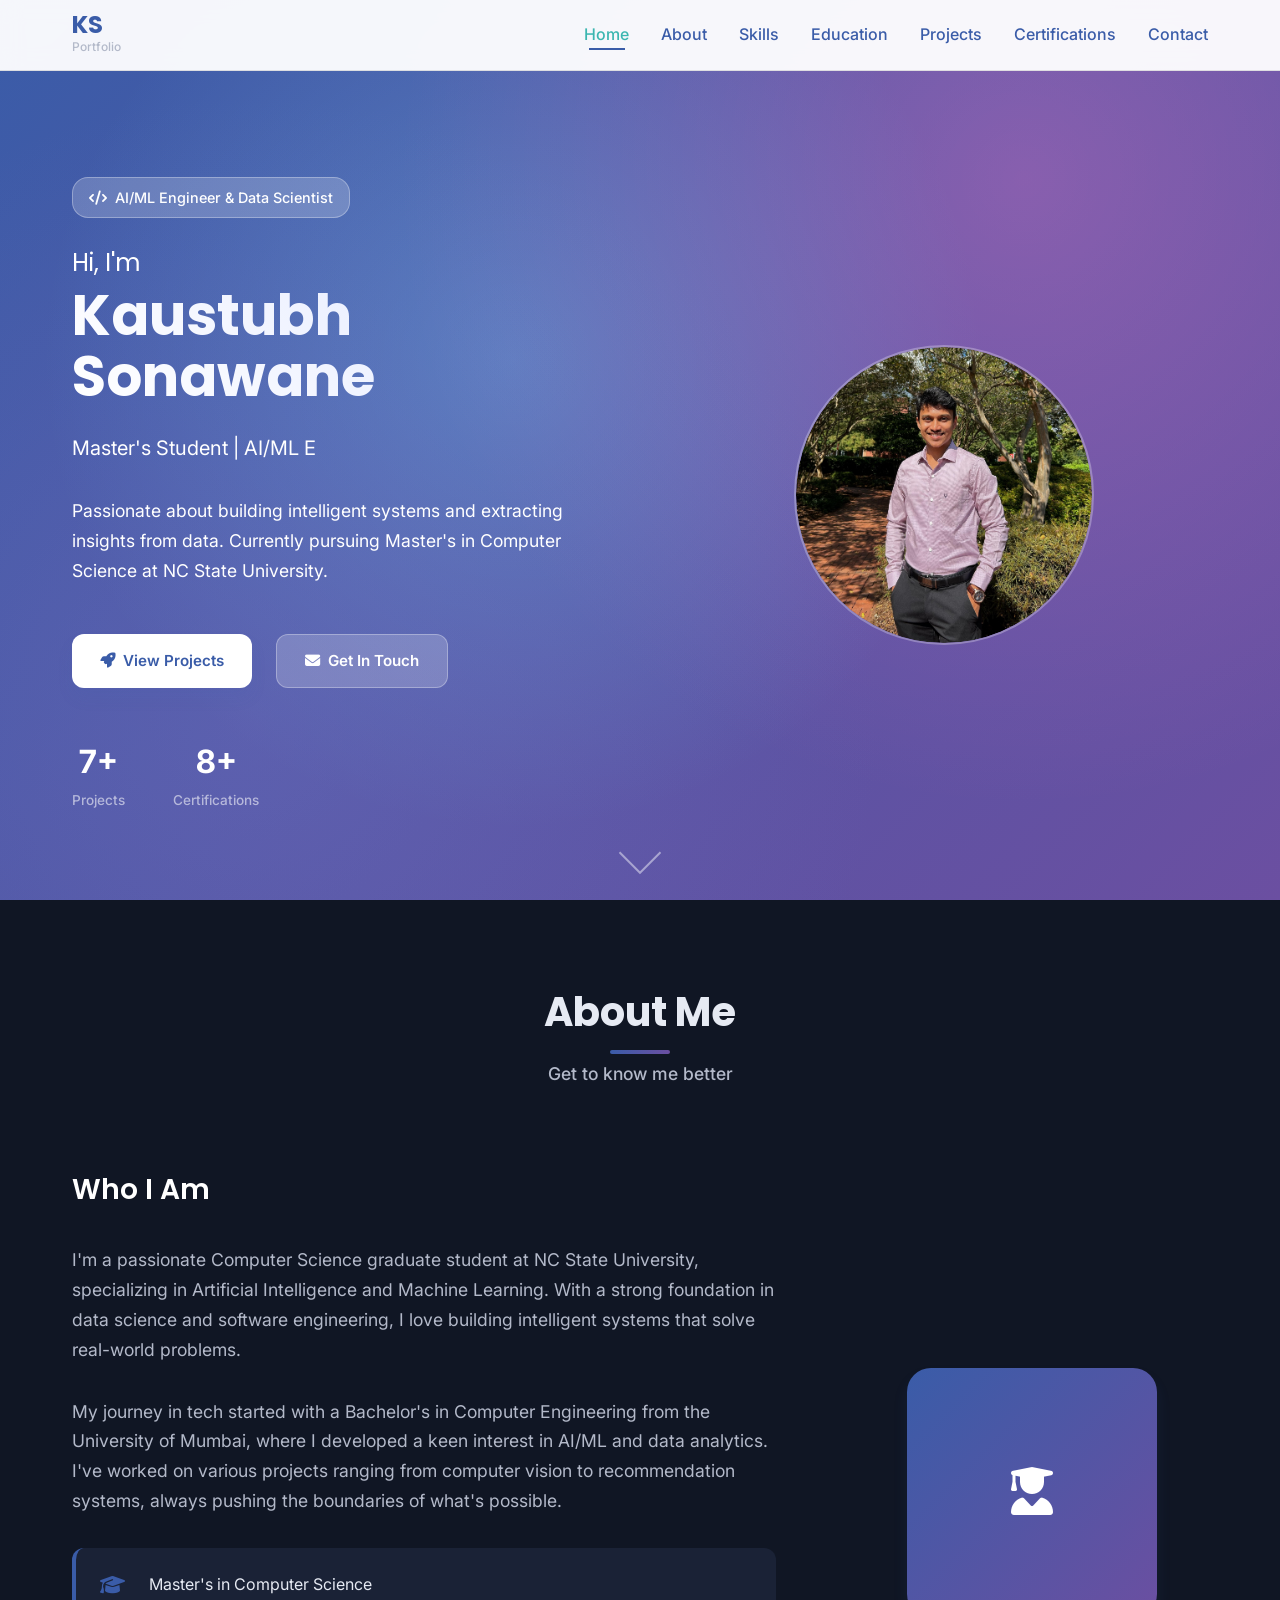
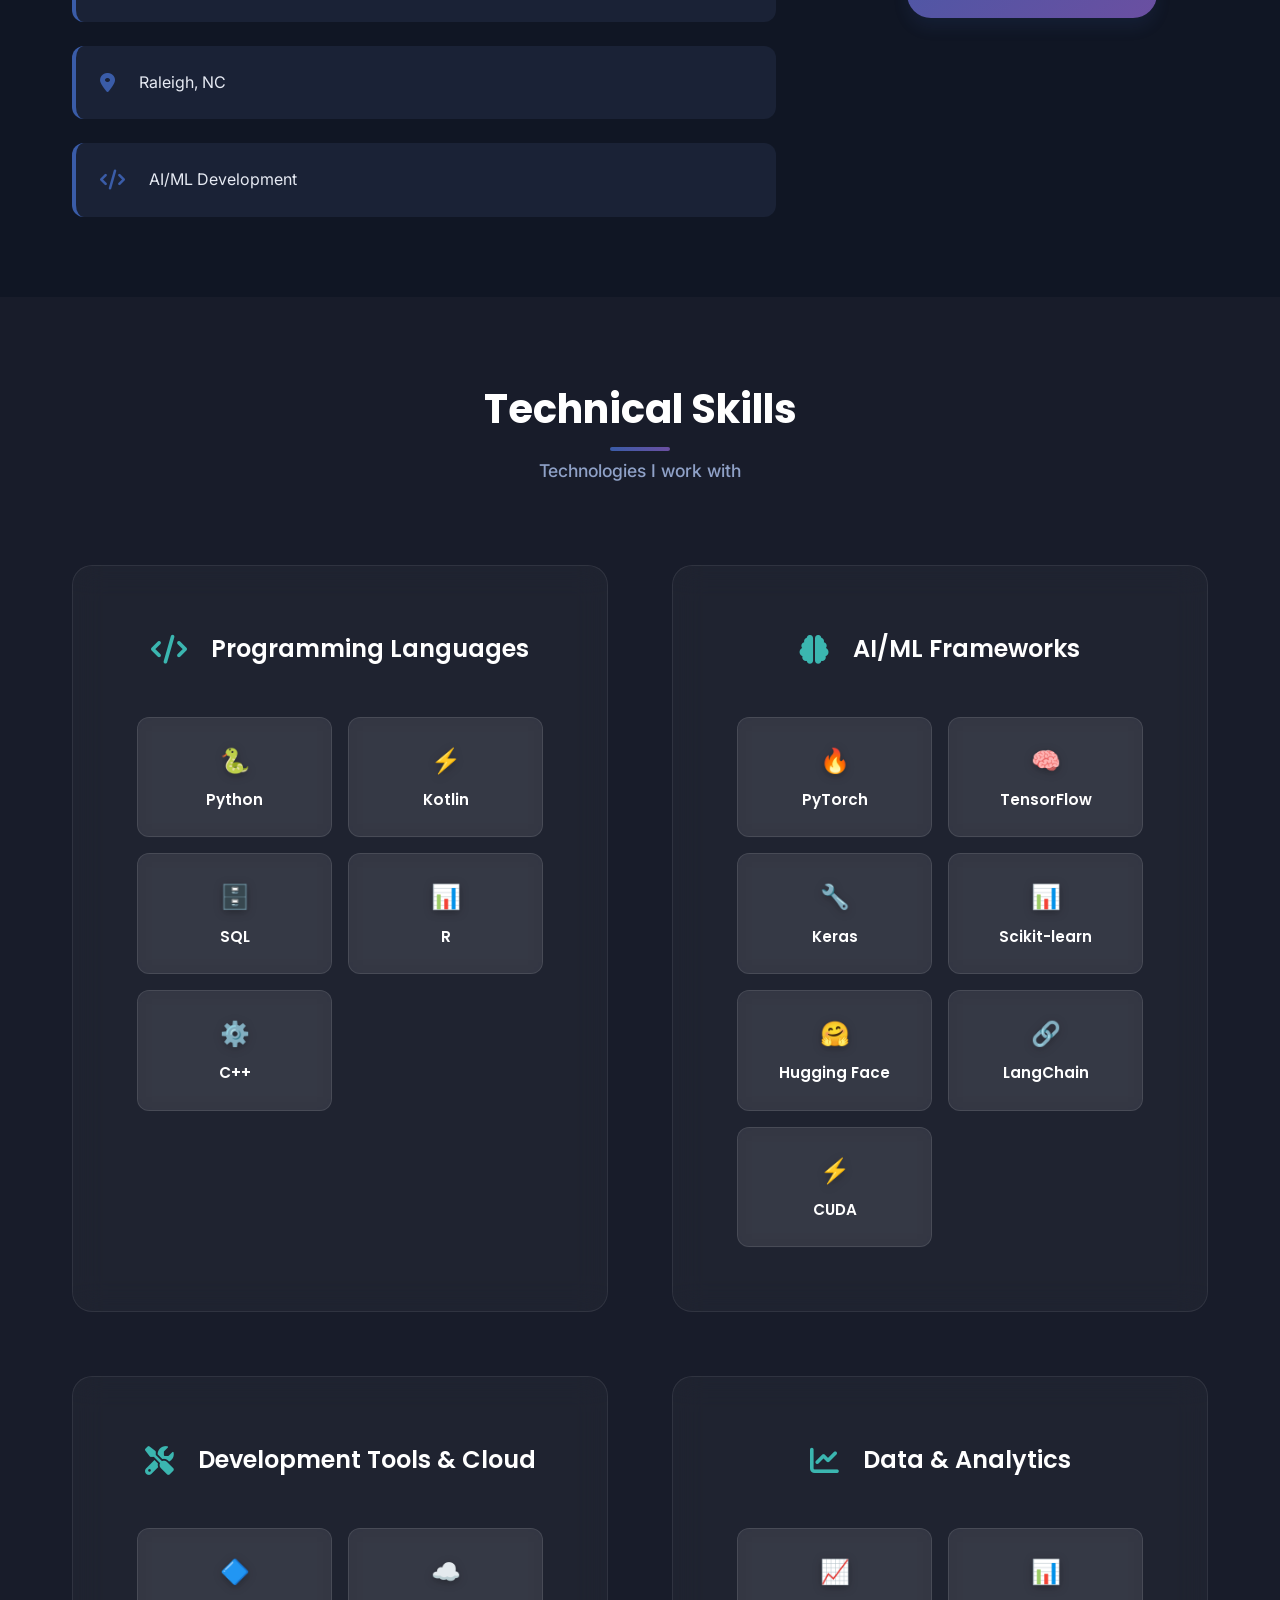
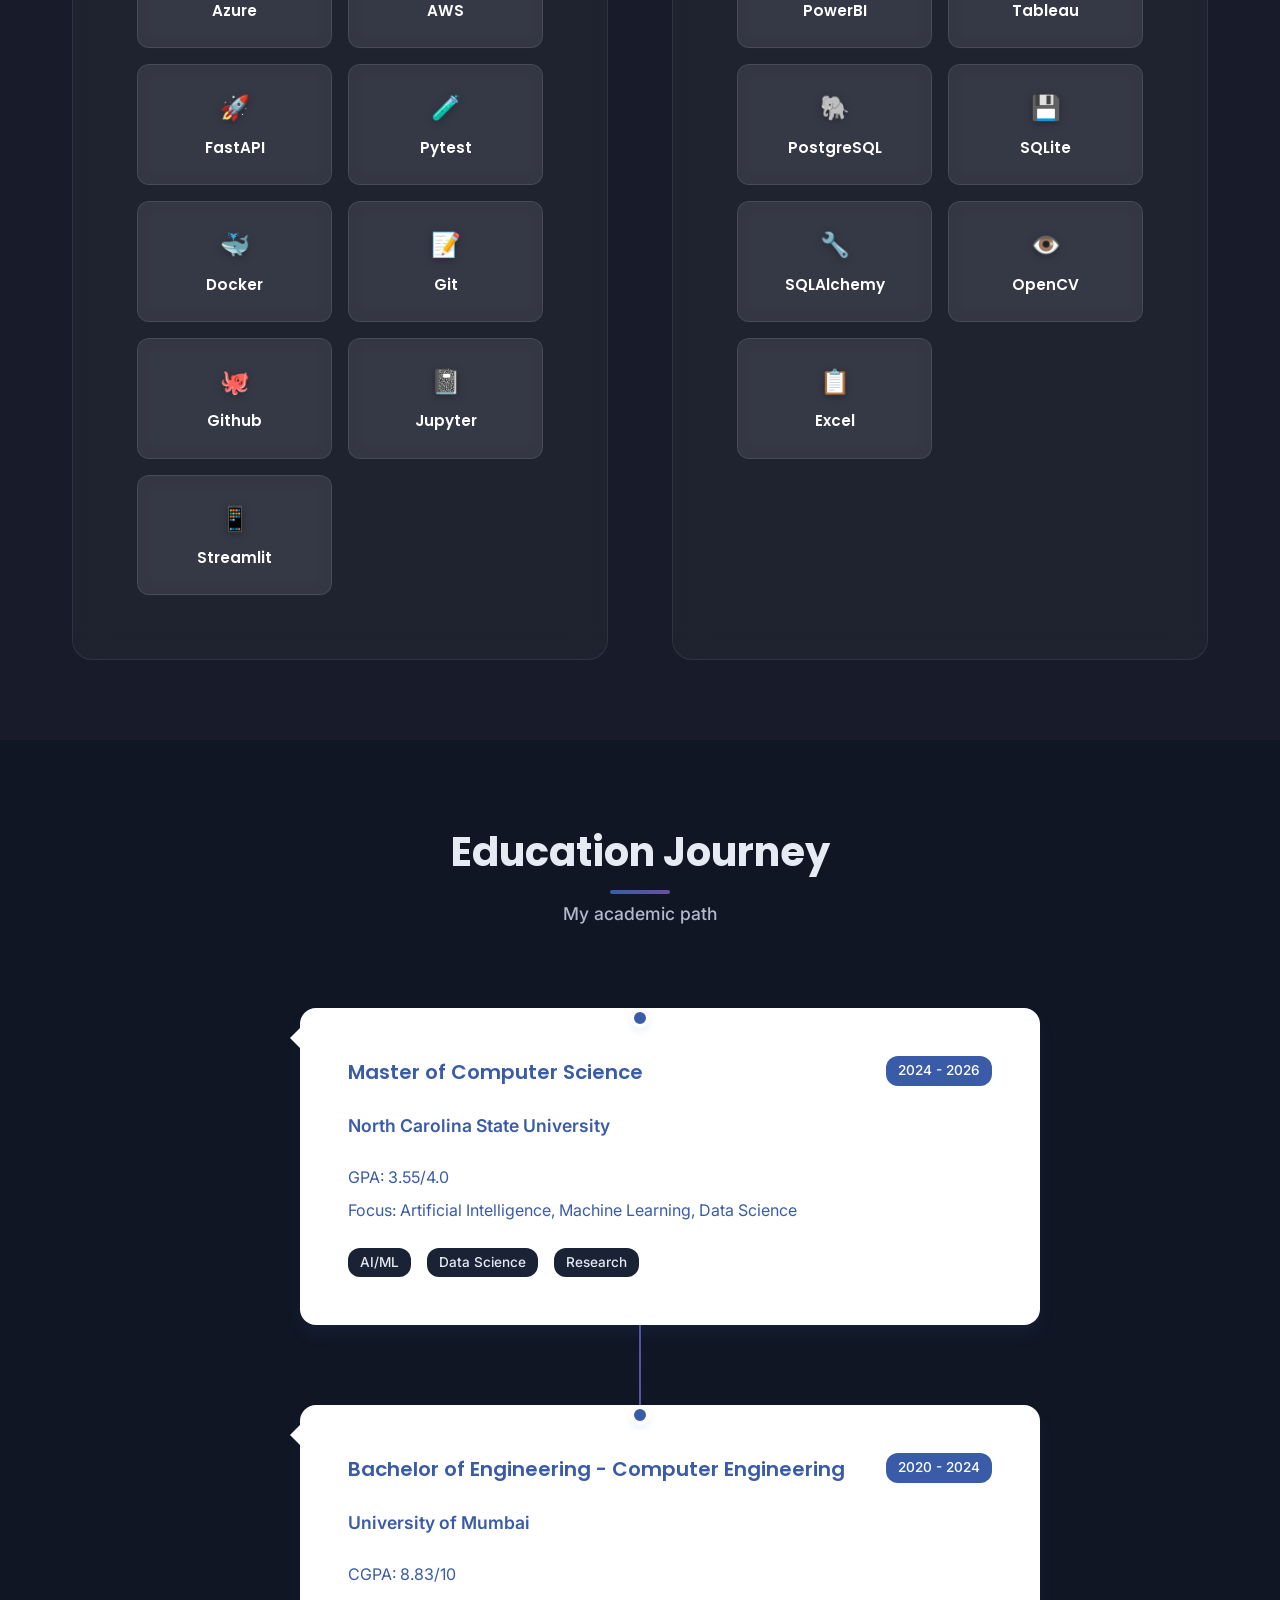
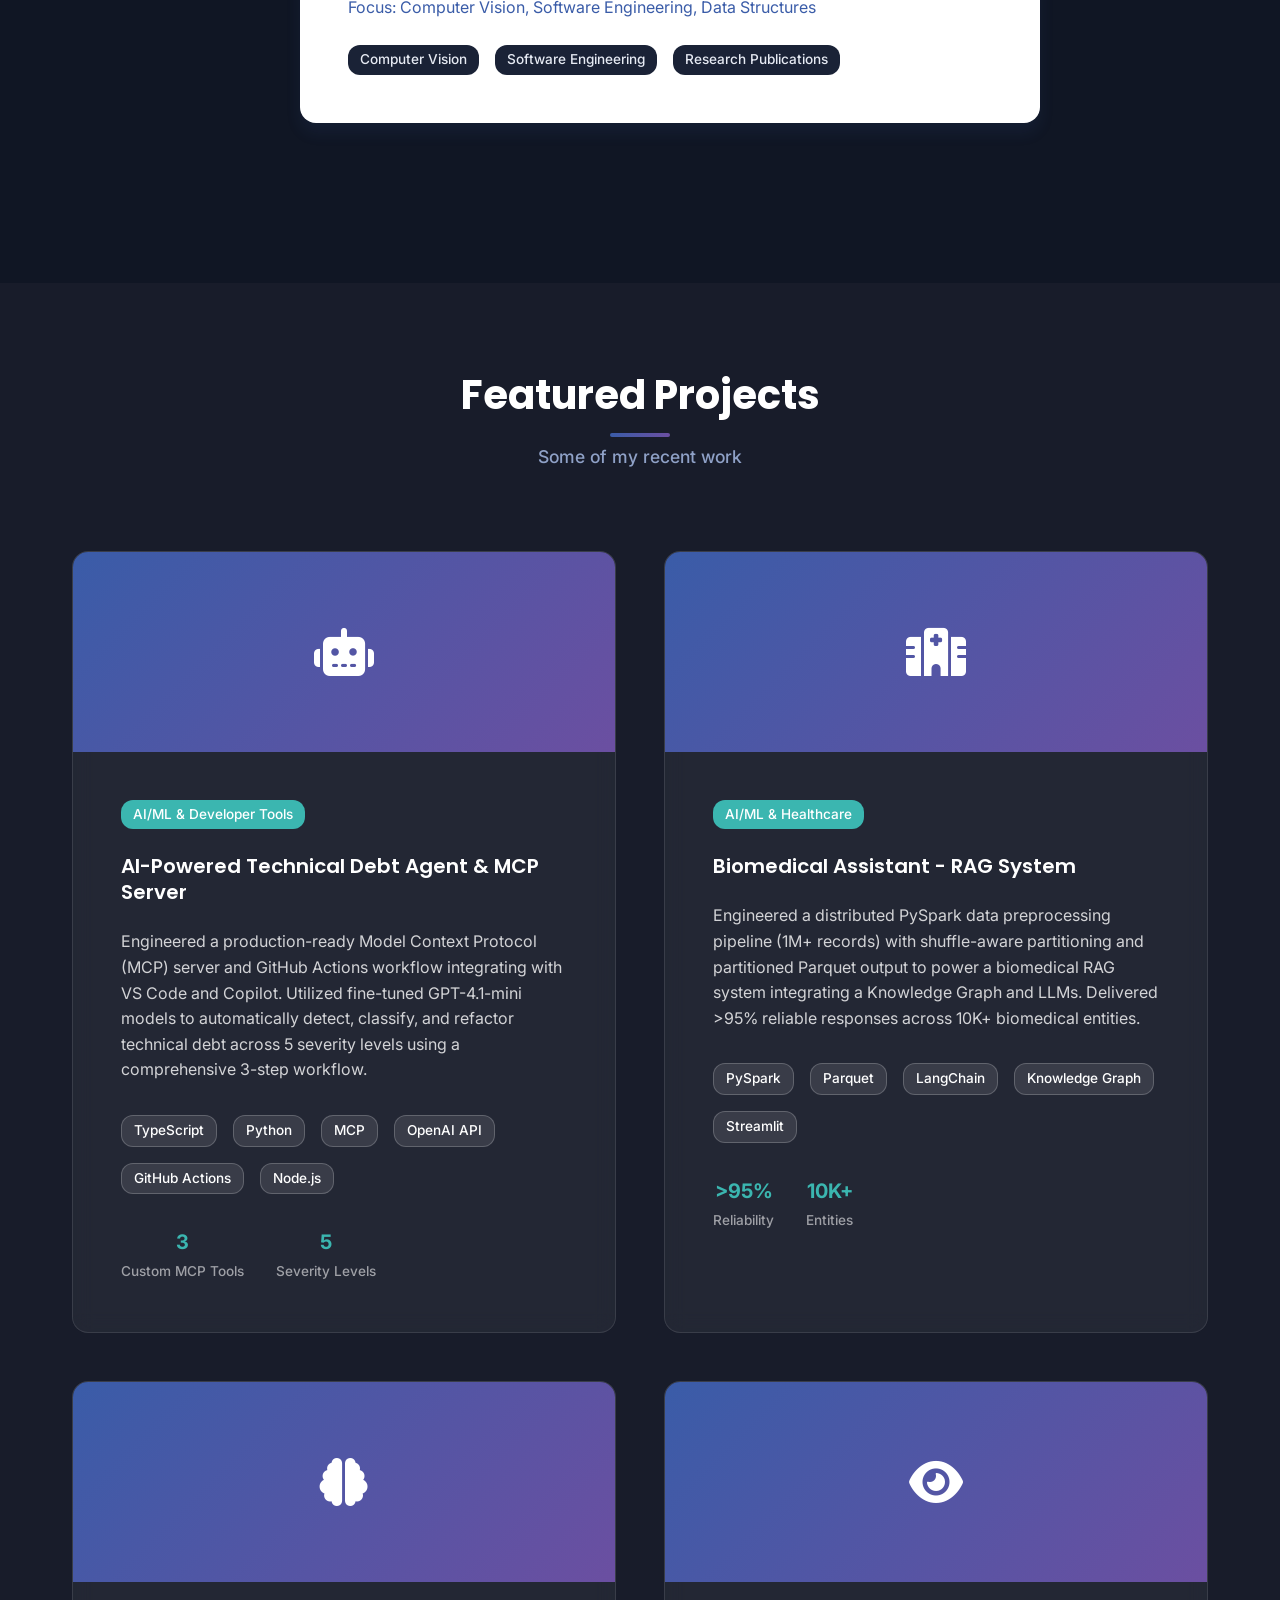
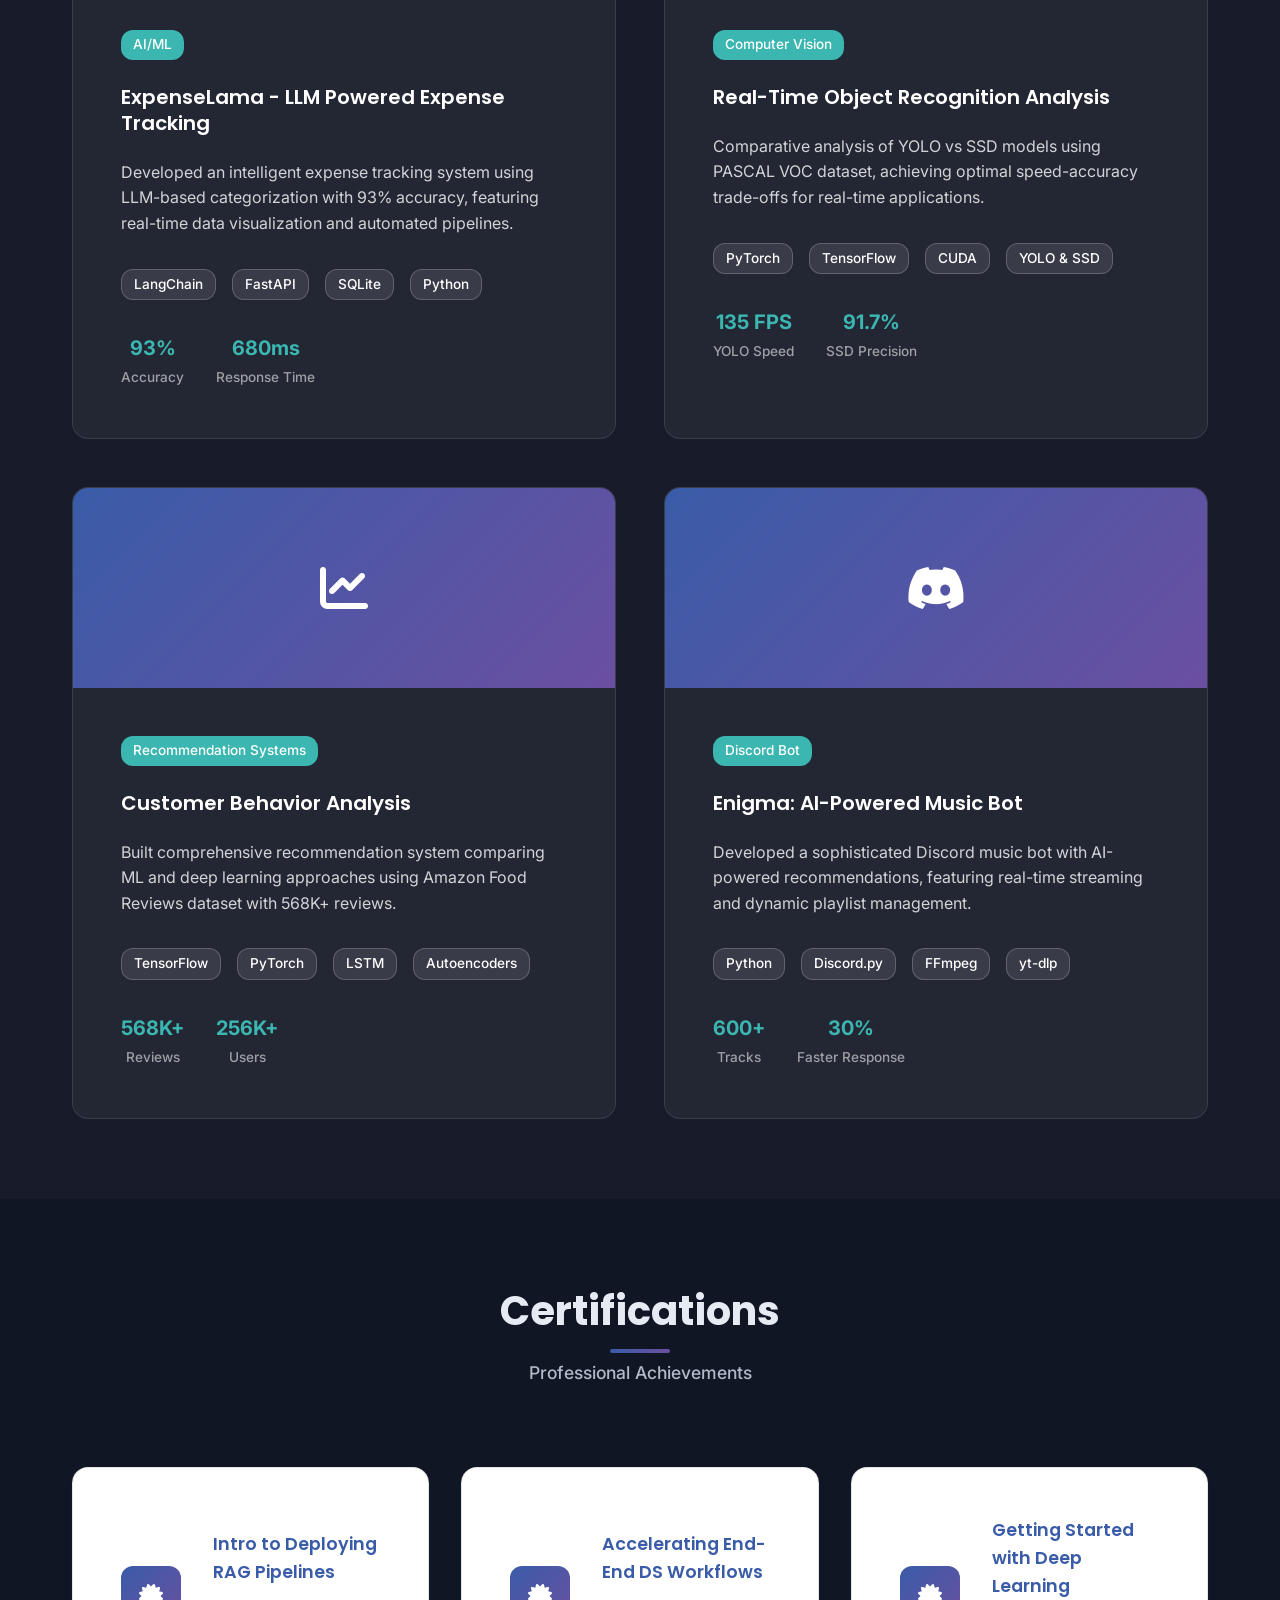
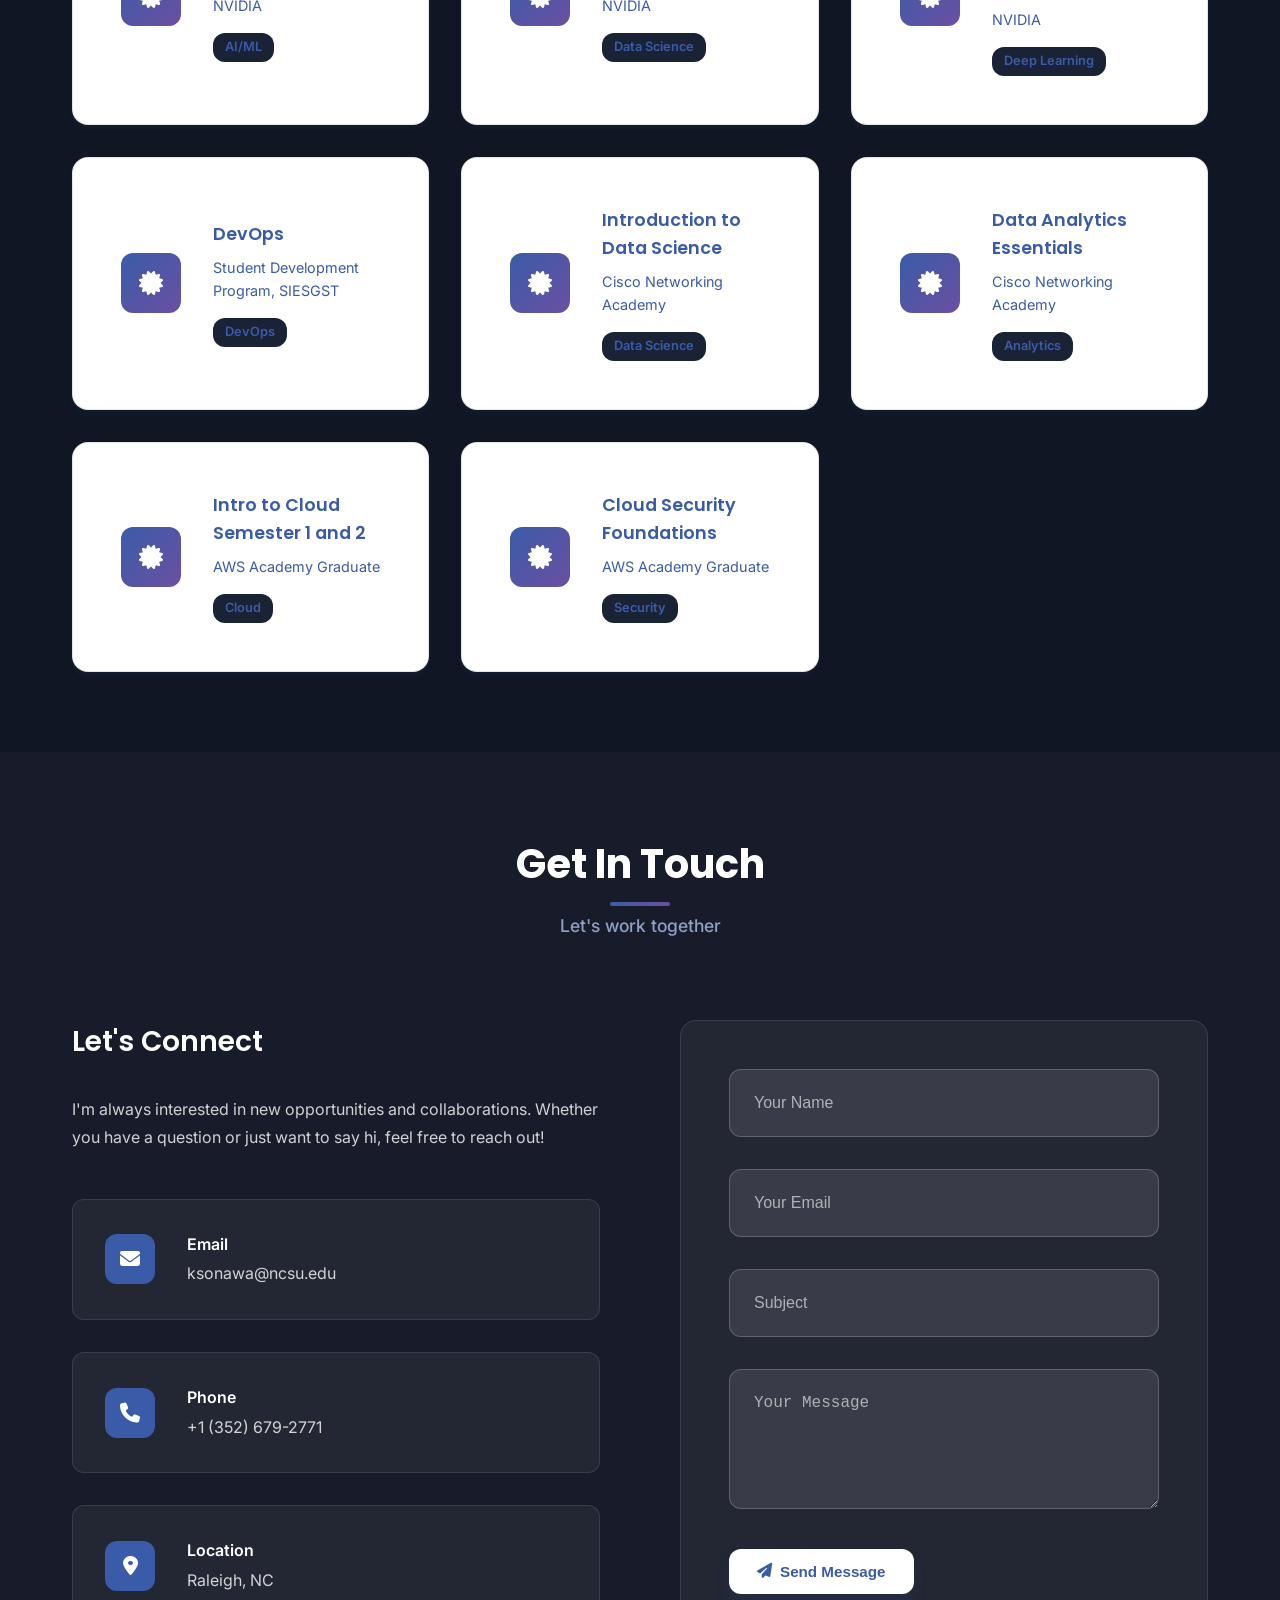
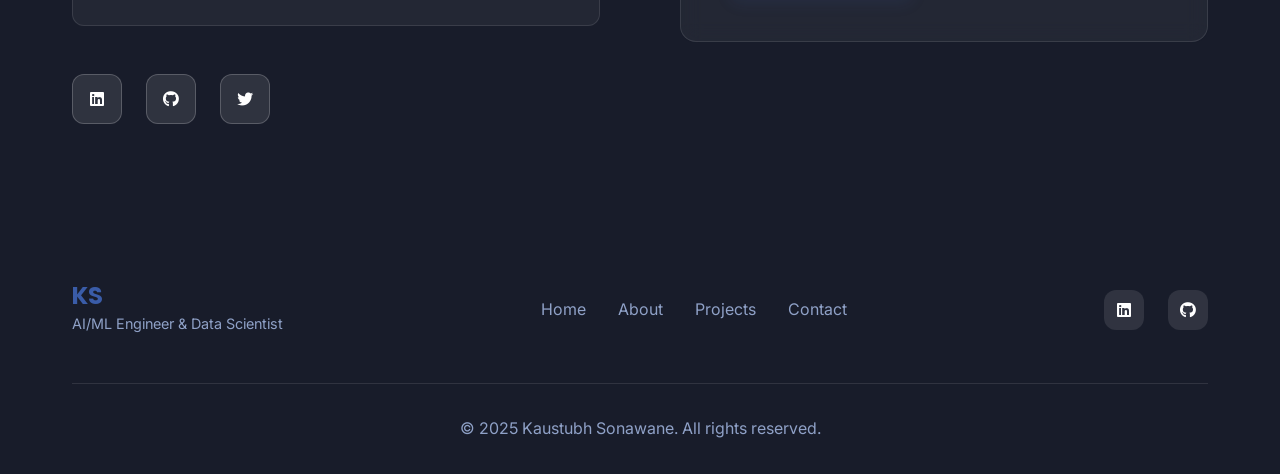
==== index.html @ a1565228 "Update index.html (Added new MCP GenAI project)" ====
<!DOCTYPE html>
<html lang="en">
<head>
    <meta charset="UTF-8">
    <meta name="viewport" content="width=device-width, initial-scale=1.0">
    <title>Kaustubh Sonawane - AI/ML Engineer & Data Scientist</title>
    <link rel="stylesheet" href="portfolio-css.css">
    <link rel="stylesheet" href="https://cdnjs.cloudflare.com/ajax/libs/font-awesome/6.4.0/css/all.min.css">
    <link href="https://fonts.googleapis.com/css2?family=Inter:wght@300;400;500;600;700&display=swap" rel="stylesheet">
    <link href="https://fonts.googleapis.com/css2?family=Poppins:wght@300;400;500;600;700&display=swap" rel="stylesheet">
</head>
<body>
    <!-- Loading Screen -->
    <div class="loading-screen">
        <div class="loader">
            <div class="loader-circle"></div>
            <div class="loader-text">Loading...</div>
        </div>
    </div>

    <!-- Navigation -->
    <nav class="navbar">
        <div class="nav-container">
            <div class="nav-logo">
                <span class="logo-text">KS</span>
                <span class="logo-subtitle">Portfolio</span>
            </div>
            
            <div class="nav-menu" id="nav-menu">
                <a href="#home" class="nav-link active">Home</a>
                <a href="#about" class="nav-link">About</a>
                <a href="#skills" class="nav-link">Skills</a>
                <a href="#education" class="nav-link">Education</a>
                <a href="#projects" class="nav-link">Projects</a>
                <a href="#certifications" class="nav-link">Certifications</a>
                <a href="#contact" class="nav-link">Contact</a>
            </div>

            <div class="nav-toggle" id="nav-toggle">
                <span class="bar"></span>
                <span class="bar"></span>
                <span class="bar"></span>
            </div>
        </div>
    </nav>

    <!-- Hero Section -->
    <section id="home" class="hero">
        <div class="hero-background">
            <div class="hero-particles"></div>
        </div>
        <div class="hero-container">
        <div class="hero-content">
                <div class="hero-badge">
                    <i class="fas fa-code"></i>
                    <span>AI/ML Engineer & Data Scientist</span>
                </div>
                <h1 class="hero-title">
                    <span class="title-line">Hi, I'm</span>
                    <span class="title-name">Kaustubh Sonawane</span>
                </h1>
                <p class="hero-subtitle">
                    <span class="typing-text">Master's Student | AI/ML Explorer | Data Science Enthusiast</span>
                </p>
                <p class="hero-description">
                    Passionate about building intelligent systems and extracting insights from data. 
                    Currently pursuing Master's in Computer Science at NC State University.
                </p>
                <div class="hero-actions">
                    <a href="#projects" class="btn btn-primary">
                        <i class="fas fa-rocket"></i>
                        View Projects
                    </a>
                    <a href="#contact" class="btn btn-secondary">
                        <i class="fas fa-envelope"></i>
                        Get In Touch
                    </a>
                </div>
                <div class="hero-stats">
                    <div class="stat-item">
                        <span class="stat-number">7+</span>
                        <span class="stat-label">Projects</span>
                    </div>
                    <div class="stat-item">
                        <span class="stat-number">8+</span>
                        <span class="stat-label">Certifications</span>
                    </div>
                    <!-- <div class="stat-item">
                        <span class="stat-number">3+</span>
                        <span class="stat-label">Years Experience</span>
                    </div> -->
                </div>
            </div>
            <div class="hero-visual">
                <div class="hero-avatar">
                    <img src="assets/profile-pic.jpg" alt="Kaustubh Sonawane" class="profile-image">
                </div>
            </div>
        </div>
        <div class="scroll-indicator">
            <div class="scroll-arrow"></div>
        </div>
    </section>

    <!-- About Section -->
    <section id="about" class="section">
        <div class="container">
            <div class="section-header">
                <h2 class="section-title">About Me</h2>
                <p class="section-subtitle">Get to know me better</p>
            </div>
            <div class="about-content">
                <div class="about-text">
                    <h3>Who I Am</h3>
                    <p>
                        I'm a passionate Computer Science graduate student at NC State University, 
                        specializing in Artificial Intelligence and Machine Learning. With a strong 
                        foundation in data science and software engineering, I love building intelligent 
                        systems that solve real-world problems.
                    </p>
                    <p>
                        My journey in tech started with a Bachelor's in Computer Engineering from 
                        the University of Mumbai, where I developed a keen interest in AI/ML and 
                        data analytics. I've worked on various projects ranging from computer vision 
                        to recommendation systems, always pushing the boundaries of what's possible.
                    </p>
                    <div class="about-highlights">
                        <div class="highlight-item">
                            <i class="fas fa-graduation-cap"></i>
                            <span>Master's in Computer Science</span>
                        </div>
                        <div class="highlight-item">
                            <i class="fas fa-map-marker-alt"></i>
                            <span>Raleigh, NC</span>
                        </div>
                        <div class="highlight-item">
                            <i class="fas fa-code"></i>
                            <span>AI/ML Development</span>
                        </div>
                    </div>
                </div>
                <div class="about-image">
                    <div class="image-container">
                        <div class="image-placeholder">
                            <i class="fas fa-user-graduate"></i>
                        </div>
                    </div>
                </div>
            </div>
        </div>
    </section>

    <!-- Skills Section -->
    <section id="skills" class="section section-dark">
        <div class="container">
            <div class="section-header">
                <h2 class="section-title">Technical Skills</h2>
                <p class="section-subtitle">Technologies I work with</p>
            </div>
            <div class="skills-container">
                <div class="skills-category">
                    <h3 class="category-title">
                        <i class="fas fa-code"></i>
                        Programming Languages
                    </h3>
                    <div class="skills-grid">
                        <div class="skill-card" data-skill="Python">
                            <div class="skill-icon">🐍</div>
                            <div class="skill-content">
                                <h4 class="skill-name">Python</h4>
                            </div>
                            <div class="skill-glow"></div>
                        </div>
                        <div class="skill-card" data-skill="Kotlin">
                            <div class="skill-icon">⚡</div>
                            <div class="skill-content">
                                <h4 class="skill-name">Kotlin</h4>
                            </div>
                            <div class="skill-glow"></div>
                        </div>
                        <div class="skill-card" data-skill="SQL">
                            <div class="skill-icon">🗄️</div>
                            <div class="skill-content">
                                <h4 class="skill-name">SQL</h4>
                            </div>
                            <div class="skill-glow"></div>
                        </div>
                        <div class="skill-card" data-skill="R">
                            <div class="skill-icon">📊</div>
                            <div class="skill-content">
                                <h4 class="skill-name">R</h4>
                            </div>
                            <div class="skill-glow"></div>
                        </div>
                        <div class="skill-card" data-skill="C++">
                            <div class="skill-icon">⚙️</div>
                            <div class="skill-content">
                                <h4 class="skill-name">C++</h4>
                            </div>
                            <div class="skill-glow"></div>
                        </div>
                    </div>
                </div>

                <div class="skills-category">
                    <h3 class="category-title">
                        <i class="fas fa-brain"></i>
                        AI/ML Frameworks
                    </h3>
                    <div class="skills-grid">
                        <div class="skill-card" data-skill="PyTorch">
                            <div class="skill-icon">🔥</div>
                            <div class="skill-content">
                                <h4 class="skill-name">PyTorch</h4>
                            </div>
                            <div class="skill-glow"></div>
                        </div>
                        <div class="skill-card" data-skill="TensorFlow">
                            <div class="skill-icon">🧠</div>
                            <div class="skill-content">
                                <h4 class="skill-name">TensorFlow</h4>
                            </div>
                            <div class="skill-glow"></div>
                        </div>
                        <div class="skill-card" data-skill="Keras">
                            <div class="skill-icon">🔧</div>
                            <div class="skill-content">
                                <h4 class="skill-name">Keras</h4>
                            </div>
                            <div class="skill-glow"></div>
                        </div>
                        <div class="skill-card" data-skill="Scikit-learn">
                            <div class="skill-icon">📊</div>
                            <div class="skill-content">
                                <h4 class="skill-name">Scikit-learn</h4>
                            </div>
                            <div class="skill-glow"></div>
                        </div>
                        <div class="skill-card" data-skill="Hugging Face">
                            <div class="skill-icon">🤗</div>
                            <div class="skill-content">
                                <h4 class="skill-name">Hugging Face</h4>
                            </div>
                            <div class="skill-glow"></div>
                        </div>
                        <div class="skill-card" data-skill="LangChain">
                            <div class="skill-icon">🔗</div>
                            <div class="skill-content">
                                <h4 class="skill-name">LangChain</h4>
                            </div>
                            <div class="skill-glow"></div>
                        </div>
                        <div class="skill-card" data-skill="CUDA">
                            <div class="skill-icon">⚡</div>
                            <div class="skill-content">
                                <h4 class="skill-name">CUDA</h4>
                            </div>
                            <div class="skill-glow"></div>
                        </div>
                    </div>
                </div>

                <div class="skills-category">
                    <h3 class="category-title">
                        <i class="fas fa-tools"></i>
                        Development Tools & Cloud
                    </h3>
                    <div class="skills-grid">
                        <div class="skill-card" data-skill="Azure">
                            <div class="skill-icon">🔷</div>
                            <div class="skill-content">
                                <h4 class="skill-name">Azure</h4>
                            </div>
                            <div class="skill-glow"></div>
                        </div>
                        <div class="skill-card" data-skill="AWS">
                            <div class="skill-icon">☁️</div>
                            <div class="skill-content">
                                <h4 class="skill-name">AWS</h4>
                            </div>
                            <div class="skill-glow"></div>
                        </div>
                        <div class="skill-card" data-skill="FastAPI">
                            <div class="skill-icon">🚀</div>
                            <div class="skill-content">
                                <h4 class="skill-name">FastAPI</h4>
                            </div>
                            <div class="skill-glow"></div>
                        </div>
                        <div class="skill-card" data-skill="Pytest">
                            <div class="skill-icon">🧪</div>
                            <div class="skill-content">
                                <h4 class="skill-name">Pytest</h4>
                            </div>
                            <div class="skill-glow"></div>
                        </div>
                        <div class="skill-card" data-skill="Docker">
                            <div class="skill-icon">🐳</div>
                            <div class="skill-content">
                                <h4 class="skill-name">Docker</h4>
                            </div>
                            <div class="skill-glow"></div>
                        </div>
                        <div class="skill-card" data-skill="Git">
                            <div class="skill-icon">📝</div>
                            <div class="skill-content">
                                <h4 class="skill-name">Git</h4>
                            </div>
                            <div class="skill-glow"></div>
                        </div>
                        <div class="skill-card" data-skill="Github">
                            <div class="skill-icon">🐙</div>
                            <div class="skill-content">
                                <h4 class="skill-name">Github</h4>
                            </div>
                            <div class="skill-glow"></div>
                        </div>
                        <div class="skill-card" data-skill="Jupyter">
                            <div class="skill-icon">📓</div>
                            <div class="skill-content">
                                <h4 class="skill-name">Jupyter</h4>
                            </div>
                            <div class="skill-glow"></div>
                        </div>
                        <div class="skill-card" data-skill="Streamlit">
                            <div class="skill-icon">📱</div>
                            <div class="skill-content">
                                <h4 class="skill-name">Streamlit</h4>
                            </div>
                            <div class="skill-glow"></div>
                        </div>
                    </div>
                </div>

                <div class="skills-category">
                    <h3 class="category-title">
                        <i class="fas fa-chart-line"></i>
                        Data & Analytics
                    </h3>
                    <div class="skills-grid">
                        <div class="skill-card" data-skill="PowerBI">
                            <div class="skill-icon">📈</div>
                            <div class="skill-content">
                                <h4 class="skill-name">PowerBI</h4>
                            </div>
                            <div class="skill-glow"></div>
                        </div>
                        <div class="skill-card" data-skill="Tableau">
                            <div class="skill-icon">📊</div>
                            <div class="skill-content">
                                <h4 class="skill-name">Tableau</h4>
                            </div>
                            <div class="skill-glow"></div>
                        </div>
                        <div class="skill-card" data-skill="PostgreSQL">
                            <div class="skill-icon">🐘</div>
                            <div class="skill-content">
                                <h4 class="skill-name">PostgreSQL</h4>
                            </div>
                            <div class="skill-glow"></div>
                        </div>
                        <div class="skill-card" data-skill="SQLite">
                            <div class="skill-icon">💾</div>
                            <div class="skill-content">
                                <h4 class="skill-name">SQLite</h4>
                            </div>
                            <div class="skill-glow"></div>
                        </div>
                        <div class="skill-card" data-skill="SQLAlchemy">
                            <div class="skill-icon">🔧</div>
                            <div class="skill-content">
                                <h4 class="skill-name">SQLAlchemy</h4>
                            </div>
                            <div class="skill-glow"></div>
                        </div>
                        <div class="skill-card" data-skill="OpenCV">
                            <div class="skill-icon">👁️</div>
                            <div class="skill-content">
                                <h4 class="skill-name">OpenCV</h4>
                            </div>
                            <div class="skill-glow"></div>
                        </div>
                        <div class="skill-card" data-skill="Excel">
                            <div class="skill-icon">📋</div>
                            <div class="skill-content">
                                <h4 class="skill-name">Excel</h4>
                            </div>
                            <div class="skill-glow"></div>
                        </div>
                    </div>
                </div>
            </div>
        </div>
    </section>

    <!-- Education Section -->
    <section id="education" class="section">
        <div class="container">
            <div class="section-header">
                <h2 class="section-title">Education Journey</h2>
                <p class="section-subtitle">My academic path</p>
            </div>
            <div class="timeline">
                <div class="timeline-item">
                    <div class="timeline-marker">
                        <div class="marker-dot"></div>
                        <div class="marker-line"></div>
        </div>
            <div class="timeline-content">
                        <div class="timeline-header">
            <h3>Master of Computer Science</h3>
                            <span class="timeline-period">2024 - 2026</span>
                        </div>
                        <div class="timeline-institution">North Carolina State University</div>
                        <div class="timeline-details">
                            <p>GPA: 3.55/4.0</p>
                            <p>Focus: Artificial Intelligence, Machine Learning, Data Science</p>
                        </div>
                        <div class="timeline-badges">
                            <span class="badge">AI/ML</span>
                            <span class="badge">Data Science</span>
                            <span class="badge">Research</span>
            </div>
            </div>
        </div>

                <div class="timeline-item">
                    <div class="timeline-marker">
                        <div class="marker-dot"></div>
                        <div class="marker-line"></div>
                    </div>
            <div class="timeline-content">
                        <div class="timeline-header">
                            <h3>Bachelor of Engineering - Computer Engineering</h3>
                            <span class="timeline-period">2020 - 2024</span>
                        </div>
                        <div class="timeline-institution">University of Mumbai</div>
                        <div class="timeline-details">
                            <p>CGPA: 8.83/10</p>
                            <p>Focus: Computer Vision, Software Engineering, Data Structures</p>
            </div>
                        <div class="timeline-badges">
                            <span class="badge">Computer Vision</span>
                            <span class="badge">Software Engineering</span>
                            <span class="badge">Research Publications</span>
            </div>
        </div>
            </div>
          </div>
        </div>
    </section>
      
    <!-- Projects Section -->
    <section id="projects" class="section section-dark">
        <div class="container">
            <div class="section-header">
                <h2 class="section-title">Featured Projects</h2>
                <p class="section-subtitle">Some of my recent work</p>
            </div>
            <div class="projects-grid">
                <div class="project-card" data-category="ai-ml">
                    <div class="project-image">
                        <div class="project-overlay">
                            <!-- <div class="project-links">
                                <a href="https://github.com/KaustubhAs/BioRAG" class="project-link">
                                    <i class="fab fa-github"></i>
                                </a>
                            </div>  -->
                        </div>
                        <div class="project-placeholder">
                            <i class="fas fa-robot"></i>
                        </div>
                    </div>
                    <div class="project-content">
                        <div class="project-category">AI/ML & Developer Tools</div>
                        <h3 class="project-title">AI-Powered Technical Debt Agent & MCP Server</h3>
                        <p class="project-description">
                            Engineered a production-ready Model Context Protocol (MCP) server and GitHub Actions workflow integrating with VS Code and Copilot. Utilized fine-tuned GPT-4.1-mini models to automatically detect, classify, and refactor technical debt across 5 severity levels using a comprehensive 3-step workflow.
                        </p>
                        <div class="project-tech">
                            <span class="tech-tag">TypeScript</span>
                            <span class="tech-tag">Python</span>
                            <span class="tech-tag">MCP</span>
                            <span class="tech-tag">OpenAI API</span>
                            <span class="tech-tag">GitHub Actions</span>
                            <span class="tech-tag">Node.js</span>
                        </div>
                        <div class="project-stats">
                            <div class="stat">
                                <span class="stat-value">3</span>
                                <span class="stat-label">Custom MCP Tools</span>
                            </div>
                            <div class="stat">
                                <span class="stat-value">5</span>
                                <span class="stat-label">Severity Levels</span>
                            </div>
                        </div>
                    </div>
                </div>
                
                <div class="project-card" data-category="ai-ml">
                    <div class="project-image">
                        <div class="project-overlay">
                            <div class="project-links">
                                <!-- <a href="#" class="project-link">
                                    <i class="fas fa-external-link-alt"></i>
                                </a> -->
                                <a href="https://github.com/KaustubhAs/BioRAG" class="project-link">
                                    <i class="fab fa-github"></i>
                                </a>
                            </div> 
                        </div>
                        <div class="project-placeholder">
                            <i class="fas fa-hospital"></i>
                        </div>
                    </div>
                    <div class="project-content">
                        <div class="project-category">AI/ML & Healthcare</div>
                        <h3 class="project-title">Biomedical Assistant - RAG System</h3>
                        <p class="project-description">
                            Engineered a distributed PySpark data preprocessing pipeline (1M+ records) with shuffle-aware partitioning and partitioned Parquet output to power a biomedical RAG system integrating a Knowledge Graph and LLMs. Delivered >95% reliable responses across 10K+ biomedical entities.
                            <!-- Developed a biomedical query answering assistant using knowledge Graph and RAG with LLM, for biomedical information 
                            with >95% response reliability, processing 10,000+ entities and 4,920 disease-symptom relationships. -->
                        </p>
                        <div class="project-tech">
                            <span class="tech-tag">PySpark</span>
                            <span class="tech-tag">Parquet</span>
                            <span class="tech-tag">LangChain</span>
                            <span class="tech-tag">Knowledge Graph</span>
                            <span class="tech-tag">Streamlit</span>
                        </div>
                        <div class="project-stats">
                            <div class="stat">
                                <span class="stat-value">>95%</span>
                                <span class="stat-label">Reliability</span>
                            </div>
                            <div class="stat">
                                <span class="stat-value">10K+</span>
                                <span class="stat-label">Entities</span>
                            </div>
                        </div>
                    </div>
                </div>

                <div class="project-card" data-category="ai-ml">
                    <div class="project-image">
                        <div class="project-overlay">
                            <!-- <div class="project-links">
                                <a href="#" class="project-link">
                                    <i class="fas fa-external-link-alt"></i>
                                </a>
                                <a href="#" class="project-link">
                                    <i class="fab fa-github"></i>
                                </a>
                            </div> -->
                        </div>
                        <div class="project-placeholder">
                            <i class="fas fa-brain"></i>
                        </div>
                </div>
                    <div class="project-content">
                        <div class="project-category">AI/ML</div>
                        <h3 class="project-title">ExpenseLama - LLM Powered Expense Tracking</h3>
                        <p class="project-description">
                            Developed an intelligent expense tracking system using LLM-based categorization 
                            with 93% accuracy, featuring real-time data visualization and automated pipelines.
                        </p>
                        <div class="project-tech">
                            <span class="tech-tag">LangChain</span>
                            <span class="tech-tag">FastAPI</span>
                            <span class="tech-tag">SQLite</span>
                            <span class="tech-tag">Python</span>
                    </div>
                        <div class="project-stats">
                            <div class="stat">
                                <span class="stat-value">93%</span>
                                <span class="stat-label">Accuracy</span>
                            </div>
                            <div class="stat">
                                <span class="stat-value">680ms</span>
                                <span class="stat-label">Response Time</span>
                            </div>
                        </div>
                    </div>
                </div>

                <div class="project-card" data-category="computer-vision">
                    <div class="project-image">
                        <div class="project-overlay">
                            <!-- <div class="project-links">
                                <a href="#" class="project-link">
                                    <i class="fas fa-external-link-alt"></i>
                                </a>
                                <a href="#" class="project-link">
                                    <i class="fab fa-github"></i>
                                </a>
                            </div> -->
                        </div>
                        <div class="project-placeholder">
                            <i class="fas fa-eye"></i>
                        </div>
                    </div>
                    <div class="project-content">
                        <div class="project-category">Computer Vision</div>
                        <h3 class="project-title">Real-Time Object Recognition Analysis</h3>
                        <p class="project-description">
                            Comparative analysis of YOLO vs SSD models using PASCAL VOC dataset, 
                            achieving optimal speed-accuracy trade-offs for real-time applications.
                        </p>
                        <div class="project-tech">
                            <span class="tech-tag">PyTorch</span>
                            <span class="tech-tag">TensorFlow</span>
                            <span class="tech-tag">CUDA</span>
                            <span class="tech-tag">YOLO & SSD</span>
                        </div>
                        <div class="project-stats">
                            <div class="stat">
                                <span class="stat-value">135 FPS</span>
                                <span class="stat-label">YOLO Speed</span>
                            </div>
                            <div class="stat">
                                <span class="stat-value">91.7%</span>
                                <span class="stat-label">SSD Precision</span>
                            </div>
                        </div>
                    </div>
                </div>

                <div class="project-card" data-category="recommendation">
                    <div class="project-image">
                        <div class="project-overlay">
                            <!-- <div class="project-links">
                                <a href="#" class="project-link">
                                    <i class="fas fa-external-link-alt"></i>
                                </a>
                                <a href="#" class="project-link">
                                    <i class="fab fa-github"></i>
                                </a>
                            </div> -->
                        </div>
                        <div class="project-placeholder">
                            <i class="fas fa-chart-line"></i>
                        </div>
                    </div>
                    <div class="project-content">
                        <div class="project-category">Recommendation Systems</div>
                        <h3 class="project-title">Customer Behavior Analysis</h3>
                        <p class="project-description">
                            Built comprehensive recommendation system comparing ML and deep learning 
                            approaches using Amazon Food Reviews dataset with 568K+ reviews.
                        </p>
                        <div class="project-tech">
                            <span class="tech-tag">TensorFlow</span>
                            <span class="tech-tag">PyTorch</span>
                            <span class="tech-tag">LSTM</span>
                            <span class="tech-tag">Autoencoders</span>
                        </div>
                        <div class="project-stats">
                            <div class="stat">
                                <span class="stat-value">568K+</span>
                                <span class="stat-label">Reviews</span>
                            </div>
                            <div class="stat">
                                <span class="stat-value">256K+</span>
                                <span class="stat-label">Users</span>
            </div>
                </div>
                    </div>
                </div>

                <div class="project-card" data-category="bot">
                    <div class="project-image">
                        <div class="project-overlay">
                            <!-- <div class="project-links">
                                <a href="#" class="project-link">
                                    <i class="fas fa-external-link-alt"></i>
                                </a>
                                <a href="#" class="project-link">
                                    <i class="fab fa-github"></i>
                                </a>
                            </div> -->
                        </div>
                        <div class="project-placeholder">
                            <i class="fab fa-discord"></i>
                        </div>
                    </div>
                    <div class="project-content">
                        <div class="project-category">Discord Bot</div>
                        <h3 class="project-title">Enigma: AI-Powered Music Bot</h3>
                        <p class="project-description">
                            Developed a sophisticated Discord music bot with AI-powered recommendations, 
                            featuring real-time streaming and dynamic playlist management.
                        </p>
                        <div class="project-tech">
                            <span class="tech-tag">Python</span>
                            <span class="tech-tag">Discord.py</span>
                            <span class="tech-tag">FFmpeg</span>
                            <span class="tech-tag">yt-dlp</span>
                        </div>
                        <div class="project-stats">
                            <div class="stat">
                                <span class="stat-value">600+</span>
                                <span class="stat-label">Tracks</span>
                            </div>
                            <div class="stat">
                                <span class="stat-value">30%</span>
                                <span class="stat-label">Faster Response</span>
            </div>
                </div>
                    </div>
                </div>
            </div>
        </div>
    </section>

    <!-- Certifications Section -->
    <section id="certifications" class="section">
        <div class="container">
            <div class="section-header">
                <h2 class="section-title">Certifications</h2>
                <p class="section-subtitle">Professional Achievements</p>
            </div>
            <div class="certifications-grid">
                <div class="cert-card">
                    <div class="cert-icon">
                        <i class="fas fa-certificate"></i>
                    </div>
                    <div class="cert-content">
                        <h3>Intro to Deploying RAG Pipelines</h3>
                        <p class="cert-issuer">NVIDIA</p>
                        <div class="cert-badge">AI/ML</div>
                    </div>
                </div>

                <div class="cert-card">
                    <div class="cert-icon">
                        <i class="fas fa-certificate"></i>
                    </div>
                    <div class="cert-content">
                        <h3>Accelerating End-End DS Workflows</h3>
                        <p class="cert-issuer">NVIDIA</p>
                        <div class="cert-badge">Data Science</div>
                    </div>
                </div>

                <div class="cert-card">
                    <div class="cert-icon">
                        <i class="fas fa-certificate"></i>
                    </div>
                    <div class="cert-content">
                        <h3>Getting Started with Deep Learning</h3>
                        <p class="cert-issuer">NVIDIA</p>
                        <div class="cert-badge">Deep Learning</div>
            </div>
                </div>

                <div class="cert-card">
                    <div class="cert-icon">
                        <i class="fas fa-certificate"></i>
                    </div>
                    <div class="cert-content">
                        <h3>DevOps</h3>
                        <p class="cert-issuer">Student Development Program, SIESGST</p>
                        <div class="cert-badge">DevOps</div>
                    </div>
                </div>

                <div class="cert-card">
                    <div class="cert-icon">
                        <i class="fas fa-certificate"></i>
                    </div>
                    <div class="cert-content">
                        <h3>Introduction to Data Science</h3>
                        <p class="cert-issuer">Cisco Networking Academy</p>
                        <div class="cert-badge">Data Science</div>
                    </div>
                </div>

                <div class="cert-card">
                    <div class="cert-icon">
                        <i class="fas fa-certificate"></i>
                    </div>
                    <div class="cert-content">
                        <h3>Data Analytics Essentials</h3>
                        <p class="cert-issuer">Cisco Networking Academy</p>
                        <div class="cert-badge">Analytics</div>
                    </div>
                </div>

                <div class="cert-card">
                    <div class="cert-icon">
                        <i class="fas fa-certificate"></i>
                    </div>
                    <div class="cert-content">
                        <h3>Intro to Cloud Semester 1 and 2</h3>
                        <p class="cert-issuer">AWS Academy Graduate</p>
                        <div class="cert-badge">Cloud</div>
            </div>
                </div>

                <div class="cert-card">
                    <div class="cert-icon">
                        <i class="fas fa-certificate"></i>
                    </div>
                    <div class="cert-content">
                        <h3>Cloud Security Foundations</h3>
                        <p class="cert-issuer">AWS Academy Graduate</p>
                        <div class="cert-badge">Security</div>
                    </div>
                </div>
            </div>
        </div>
    </section>

    <!-- Contact Section -->
    <section id="contact" class="section section-dark">
        <div class="container">
            <div class="section-header">
                <h2 class="section-title">Get In Touch</h2>
                <p class="section-subtitle">Let's work together</p>
            </div>
            <div class="contact-content">
                <div class="contact-info">
                    <h3>Let's Connect</h3>
                    <p>
                        I'm always interested in new opportunities and collaborations. 
                        Whether you have a question or just want to say hi, feel free to reach out!
                    </p>
                    <div class="contact-methods">
                        <div class="contact-method">
                            <div class="method-icon">
                                <i class="fas fa-envelope"></i>
                            </div>
                            <div class="method-details">
                                <h4>Email</h4>
                                <a href="mailto:ksonawa@ncsu.edu">ksonawa@ncsu.edu</a>
                            </div>
                        </div>
                        <div class="contact-method">
                            <div class="method-icon">
                                <i class="fas fa-phone"></i>
                            </div>
                            <div class="method-details">
                                <h4>Phone</h4>
                                <a href="tel:+13526792771">+1 (352) 679-2771</a>
                            </div>
                        </div>
                        <div class="contact-method">
                            <div class="method-icon">
                                <i class="fas fa-map-marker-alt"></i>
                            </div>
                            <div class="method-details">
                                <h4>Location</h4>
                                <span>Raleigh, NC</span>
                            </div>
                        </div>
                    </div>
                    <div class="social-links">
                        <a href="https://www.linkedin.com/in/iamkaustubhsonawane/" class="social-link" target="_blank">
                            <i class="fab fa-linkedin"></i>
                        </a>
                        <a href="https://github.com/KaustubhAs" class="social-link" target="_blank">
                            <i class="fab fa-github"></i>
                        </a>
                        <a href="#" class="social-link" target="_blank">
                            <i class="fab fa-twitter"></i>
                        </a>
                    </div>
            </div>
                <div class="contact-form">
                    <form id="contactForm" action="https://formspree.io/f/mzzglplg" method="POST">
                        <div class="form-group">
                            <input type="text" id="name" name="name" placeholder="Your Name" required>
            </div>
                        <div class="form-group">
                            <input type="email" id="email" name="email" placeholder="Your Email" required>
            </div>
                        <div class="form-group">
                            <input type="text" id="subject" name="subject" placeholder="Subject" required>
            </div>
                        <div class="form-group">
                            <textarea id="message" name="message" placeholder="Your Message" rows="5" required></textarea>
            </div>
                        <button type="submit" class="btn btn-primary">
                            <i class="fas fa-paper-plane"></i>
                            Send Message
                        </button>
                    </form>
            </div>
            </div>
        </div>
    </section>

    <!-- Footer -->
    <footer class="footer">
        <div class="container">
            <div class="footer-content">
                <div class="footer-logo">
                    <span class="logo-text">KS</span>
                    <p>AI/ML Engineer & Data Scientist</p>
                </div>
                <div class="footer-links">
                    <a href="#home">Home</a>
                    <a href="#about">About</a>
                    <a href="#projects">Projects</a>
                    <a href="#contact">Contact</a>
                </div>
                <div class="footer-social">
                    <a href="https://www.linkedin.com/in/iamkaustubhsonawane/" target="_blank">
                        <i class="fab fa-linkedin"></i>
                    </a>
                    <a href="https://github.com/KaustubhAs" target="_blank">
                        <i class="fab fa-github"></i>
                    </a>
                </div>
            </div>
            <div class="footer-bottom">
                <p>&copy; 2025 Kaustubh Sonawane. All rights reserved.</p>
            </div>
        </div>
    </footer>

    <!-- Back to Top Button -->
    <button class="back-to-top" id="backToTop">
        <i class="fas fa-arrow-up"></i>
    </button>

    <script src="portfolio-js.js"></script>
</body>
</html>
---- portfolio-css.css ----
/* Modern Portfolio CSS - Professional & Interactive Design */

/* CSS Variables for consistent theming */
:root {
    /* Color Palette */
    --primary-color: #3a5ca8; /* Soft blue */
    --primary-dark: #22335c;  /* Deep blue */
    --secondary-color: #6b4fa1; /* Soft purple */
    --accent-color: #3bb6b0; /* Teal accent */
    --accent-color-rgb: 59, 182, 176; /* RGB values for teal accent */
    --success-color: #4ecdc4;
    --warning-color: #f7b731;
    --error-color: #ee5253;
    
    /* Neural Backgrounds */
    --bg-primary: #101624; /* Deep navy */
    --bg-secondary: #1a2236; /* Slightly lighter navy */
    --bg-dark: #181c2a;
    --bg-dark-secondary: #232a3d;
    
    /* Text Colors */
    --text-primary: #e6eaf3;
    --text-secondary: #b3b9c9;
    --text-light: #8fa1c7;
    
    /* Glassmorphism */
    --glass-bg: rgba(30, 40, 60, 0.12);
    --glass-border: rgba(120, 180, 255, 0.10);
    --glass-shadow: 0 8px 32px rgba(60, 100, 180, 0.08);
    
    /* Typography */
    --font-primary: 'Inter', -apple-system, BlinkMacSystemFont, 'Segoe UI', sans-serif;
    --font-heading: 'Poppins', -apple-system, BlinkMacSystemFont, 'Segoe UI', sans-serif;
    
    /* Spacing */
    --spacing-xs: 0.5rem;
    --spacing-sm: 1rem;
    --spacing-md: 1.5rem;
    --spacing-lg: 2rem;
    --spacing-xl: 3rem;
    --spacing-xxl: 4rem;
    --spacing-2xl: 5rem;
    
    /* Border Radius */
    --radius-sm: 0.375rem;
    --radius-md: 0.5rem;
    --radius-lg: 0.75rem;
    --radius-xl: 1rem;
    --radius-xxl: 1.25rem;
    --radius-2xl: 1.5rem;
    
    /* Shadows */
    --shadow-sm: 0 1px 2px rgba(60, 100, 180, 0.05);
    --shadow-md: 0 4px 6px #3c64b414;
    --shadow-lg: 0 10px 15px rgba(60, 100, 180, 0.10);
    --shadow-xl: 0 20px 25px rgba(60, 100, 180, 0.13);
    
    /* Transitions */
    --transition-fast: 0.15s cubic-bezier(0.4,0,0.2,1);
    --transition-normal: 0.3s cubic-bezier(0.4,0,0.2,1);
    --transition-slow: 0.5s cubic-bezier(0.4,0,0.2,1);
}

/* Reset and Base Styles */
* {
    margin: 0;
    padding: 0;
    box-sizing: border-box;
}

html {
    scroll-behavior: smooth;
    font-size: 16px;
}

body {
    font-family: var(--font-primary);
    line-height: 1.6;
    color: var(--text-primary);
    background-color: var(--bg-primary);
    overflow-x: hidden;
}

/* Loading Screen */
.loading-screen {
    position: fixed;
    top: 0;
    left: 0;
    width: 100%;
    height: 100%;
    background: linear-gradient(135deg, var(--primary-color), var(--secondary-color));
    display: flex;
    align-items: center;
    justify-content: center;
    z-index: 9999;
    transition: opacity 0.5s ease, visibility 0.5s ease;
}

.loading-screen.hidden {
    opacity: 0;
    visibility: hidden;
}

.loader {
    text-align: center;
    color: white;
}

.loader-circle {
    width: 60px;
    height: 60px;
    border: 3px solid rgba(255, 255, 255, 0.3);
    border-top: 3px solid white;
    border-radius: 50%;
    animation: spin 1s linear infinite;
    margin: 0 auto 1rem;
}

.loader-text {
    font-size: 1.1rem;
    font-weight: 500;
    letter-spacing: 0.1em;
}

@keyframes spin {
    0% { transform: rotate(0deg); }
    100% { transform: rotate(360deg); }
}

/* Navigation */
.navbar {
    position: fixed;
    top: 0;
    left: 0;
    width: 100%;
    background: rgba(255, 255, 255, 0.95);
    backdrop-filter: blur(10px);
    border-bottom: 1px solid rgba(0, 0, 0, 0.1);
    z-index: 1000;
    transition: all var(--transition-normal);
}

.navbar.scrolled {
    background: rgba(255, 255, 255, 0.98);
    box-shadow: var(--shadow-lg);
}

.nav-container {
    max-width: 1200px;
    margin: 0 auto;
    padding: 0 var(--spacing-lg);
    display: flex;
    align-items: center;
    justify-content: space-between;
    height: 70px;
}

.nav-logo {
    display: flex;
    flex-direction: column;
    align-items: flex-start;
}

.logo-text {
    font-family: var(--font-heading);
    font-size: 1.5rem;
    font-weight: 700;
    color: var(--primary-color);
    line-height: 1;
}

.logo-subtitle {
    font-size: 0.75rem;
    color: var(--text-secondary);
    font-weight: 500;
}

.nav-menu {
    display: flex;
    gap: var(--spacing-lg);
    list-style: none;
}

.nav-link {
    color: #3a5ca8;
    text-decoration: none;
    font-weight: 500;
    transition: color var(--transition-fast);
    position: relative;
}

.nav-link:hover,
.nav-link.active {
    color: #3bb6b0;
}

.nav-link::after {
    content: '';
    position: absolute;
    bottom: -2px;
    left: 50%;
    width: 0;
    height: 2px;
    background: var(--primary-color);
    transition: all var(--transition-normal);
    transform: translateX(-50%);
}

.nav-link.active::after {
    width: 80%;
}

.nav-toggle {
    display: none;
    flex-direction: column;
    cursor: pointer;
    gap: 4px;
}

.bar {
    width: 25px;
    height: 3px;
    background: var(--text-primary);
    border-radius: 2px;
    transition: all var(--transition-fast);
}

/* Hero Section */
.hero {
    min-height: 100vh;
    display: flex;
    align-items: center;
    position: relative;
    background: linear-gradient(135deg, var(--primary-color), var(--secondary-color));
    overflow: hidden;
    padding-top: 90px; /* Increased padding to prevent overlap */
}

.hero-background {
    position: absolute;
    top: 0;
    left: 0;
    width: 100%;
    height: 100%;
    z-index: 1;
}

.hero-particles {
    position: absolute;
    width: 100%;
    height: 100%;
    background-image: 
        radial-gradient(circle at 20% 80%, rgba(120, 119, 198, 0.3) 0%, transparent 50%),
        radial-gradient(circle at 80% 20%, rgba(255, 119, 198, 0.3) 0%, transparent 50%),
        radial-gradient(circle at 40% 40%, rgba(120, 219, 255, 0.3) 0%, transparent 50%);
    animation: float 20s ease-in-out infinite;
}

@keyframes float {
    0%, 100% { transform: translateY(0px) rotate(0deg); }
    50% { transform: translateY(-20px) rotate(180deg); }
}

.hero-container {
    max-width: 1200px;
    margin: 0 auto;
    padding: 0 var(--spacing-lg);
    display: grid;
    grid-template-columns: 1fr 1fr;
    gap: var(--spacing-2xl);
    align-items: center;
    position: relative;
    z-index: 2;
}

.hero-content {
    color: white;
}

.hero-badge {
    display: inline-flex;
    align-items: center;
    gap: 0.5rem;
    background: rgba(255, 255, 255, 0.2);
    backdrop-filter: blur(10px);
    padding: 0.5rem 1rem;
    border-radius: var(--radius-xl);
    border: 1px solid rgba(255, 255, 255, 0.3);
    font-size: 0.9rem;
    font-weight: 500;
    margin-bottom: var(--spacing-lg);
    animation: fadeInUp 1s ease 0.2s both;
}

.hero-title {
    font-family: var(--font-heading);
    font-size: 3.5rem;
    font-weight: 700;
    line-height: 1.1;
    margin-bottom: var(--spacing-md);
}

.title-line {
    display: block;
    font-size: 1.5rem;
    font-weight: 400;
    opacity: 0.9;
    margin-bottom: 0.5rem;
    animation: fadeInUp 1s ease 0.4s both;
}

.title-name {
    display: block;
    background: linear-gradient(45deg, #fff, #e0e7ff);
    -webkit-background-clip: text;
    -webkit-text-fill-color: transparent;
    background-clip: text;
    animation: fadeInUp 1s ease 0.6s both;
}

.hero-subtitle {
    font-size: 1.25rem;
    margin-bottom: var(--spacing-lg);
    opacity: 0.9;
    animation: fadeInUp 1s ease 0.8s both;
}

.hero-description {
    font-size: 1.1rem;
    line-height: 1.7;
    margin-bottom: var(--spacing-xl);
    opacity: 0.8;
    animation: fadeInUp 1s ease 1s both;
}

.hero-actions {
    display: flex;
    gap: var(--spacing-md);
    margin-bottom: var(--spacing-xl);
    animation: fadeInUp 1s ease 1.2s both;
}

.btn {
    display: inline-flex;
    align-items: center;
    gap: 0.5rem;
    padding: 0.875rem 1.75rem;
    border-radius: var(--radius-lg);
    text-decoration: none;
    font-weight: 600;
    font-size: 0.95rem;
    transition: all var(--transition-normal);
    border: none;
    cursor: pointer;
    position: relative;
    overflow: hidden;
}

.btn-primary {
    background: white;
    color: var(--primary-color);
    box-shadow: var(--shadow-lg);
}

.btn-primary:hover {
    transform: translateY(-2px);
    box-shadow: var(--shadow-xl);
}

.btn-secondary {
    background: rgba(255, 255, 255, 0.2);
    color: white;
    border: 1px solid rgba(255, 255, 255, 0.3);
    backdrop-filter: blur(10px);
}

.btn-secondary:hover {
    background: rgba(255, 255, 255, 0.3);
    transform: translateY(-2px);
}

.hero-stats {
    display: flex;
    gap: var(--spacing-xl);
    animation: fadeInUp 1s ease 1.4s both;
}

.stat-item {
    text-align: center;
}

.stat-number {
    display: block;
    font-size: 2rem;
    font-weight: 700;
    color: white;
}

.stat-label {
    font-size: 0.9rem;
    opacity: 0.8;
    font-weight: 500;
}

.hero-visual {
    display: flex;
    justify-content: center;
    align-items: center;
    animation: fadeInRight 1s ease 1s both;
}

.hero-avatar {
    width: 300px;
    height: 300px;
    border-radius: 50%;
    background: rgba(255, 255, 255, 0.1);
    backdrop-filter: blur(10px);
    border: 2px solid rgba(255, 255, 255, 0.2);
    display: flex;
    align-items: center;
    justify-content: center;
    position: relative;
    overflow: hidden;
}

.profile-image {
    width: 100%;
    height: 100%;
    object-fit: cover;
    border-radius: 50%;
    transition: transform var(--transition-normal);
}

.hero-avatar:hover .profile-image {
    transform: scale(1.05);
}

.scroll-indicator {
    position: absolute;
    bottom: 2rem;
    left: 50%;
    transform: translateX(-50%);
    animation: bounce 2s infinite;
}

.scroll-arrow {
    width: 30px;
    height: 30px;
    border: 2px solid rgba(255, 255, 255, 0.5);
    border-top: none;
    border-left: none;
    transform: rotate(45deg);
}

@keyframes bounce {
    0%, 20%, 50%, 80%, 100% { transform: translateX(-50%) translateY(0); }
    40% { transform: translateX(-50%) translateY(-10px); }
    60% { transform: translateX(-50%) translateY(-5px); }
}

/* Section Styles */
.section {
    padding: var(--spacing-2xl) 0;
}

.section-dark {
    background: var(--bg-dark);
    color: white;
}

.container {
    max-width: 1200px;
    margin: 0 auto;
    padding: 0 var(--spacing-lg);
}

.section-header {
    text-align: center;
    margin-bottom: var(--spacing-2xl);
}

.section-title {
    font-family: var(--font-heading);
    font-size: 2.5rem;
    font-weight: 700;
    margin-bottom: var(--spacing-sm);
    position: relative;
}
  
.section-title::after {
    content: '';
    position: absolute;
    bottom: -10px;
    left: 50%;
    transform: translateX(-50%);
    width: 60px;
    height: 4px;
    background: linear-gradient(90deg, var(--primary-color), var(--secondary-color));
    border-radius: 2px;
}

.section-subtitle {
    font-size: 1.1rem;
    color: var(--text-secondary);
    font-weight: 500;
}

.section-dark .section-subtitle {
    color: var(--text-light);
}

/* About Section */
.about-content {
    display: grid;
    grid-template-columns: 2fr 1fr;
    gap: var(--spacing-2xl);
    align-items: center;
}

.about-text h3 {
    font-family: var(--font-heading);
    font-size: 1.75rem;
    font-weight: 600;
    margin-bottom: var(--spacing-lg);
    color: white;
}

.about-text p {
    font-size: 1.1rem;
    line-height: 1.7;
    margin-bottom: var(--spacing-lg);
    color: var(--text-secondary);
}

.about-highlights {
    display: flex;
    flex-direction: column;
    gap: var(--spacing-md);
}

.highlight-item {
    display: flex;
    align-items: center;
    gap: var(--spacing-md);
    padding: var(--spacing-md);
    background: var(--bg-secondary);
    border-radius: var(--radius-lg);
    border-left: 4px solid var(--primary-color);
}

.highlight-item i {
    font-size: 1.25rem;
    color: var(--primary-color);
}

.about-image {
    display: flex;
    justify-content: center;
}

.image-container {
    width: 250px;
    height: 250px;
    border-radius: var(--radius-2xl);
    background: linear-gradient(135deg, var(--primary-color), var(--secondary-color));
    display: flex;
    align-items: center;
    justify-content: center;
    position: relative;
    overflow: hidden;
    box-shadow: var(--shadow-lg);
}

.image-placeholder {
    font-size: 3rem;
    color: white;
}

/* Skills Section */
.skills-container {
    display: grid;
    grid-template-columns: repeat(2, 1fr);
    gap: var(--spacing-xxl);
}

.skills-category {
    background: rgba(255, 255, 255, 0.03);
    backdrop-filter: blur(15px);
    border: 1px solid rgba(255, 255, 255, 0.08);
    border-radius: var(--radius-xxl);
    padding: var(--spacing-xxl);
    transition: all var(--transition-normal);
}

.skills-category:hover {
    background: rgba(255, 255, 255, 0.05);
    border-color: rgba(255, 255, 255, 0.15);
    transform: translateY(-2px);
    box-shadow: 0 20px 40px rgba(0, 0, 0, 0.3);
}

.category-title {
    display: flex;
    align-items: center;
    gap: var(--spacing-md);
    font-family: var(--font-heading);
    font-size: 1.5rem;
    font-weight: 600;
    margin-bottom: var(--spacing-xl);
    color: white;
    text-align: center;
    justify-content: center;
}

.category-title i {
    color: var(--accent-color);
    font-size: 1.8rem;
}

.skills-grid {
    display: grid;
    grid-template-columns: repeat(auto-fit, minmax(160px, 1fr));
    gap: var(--spacing-sm);
    margin-top: var(--spacing-lg);
}

.skill-card {
    position: relative;
    background: rgba(255, 255, 255, 0.08);
    backdrop-filter: blur(10px);
    border: 1px solid rgba(255, 255, 255, 0.1);
    border-radius: var(--radius-lg);
    padding: var(--spacing-md);
    transition: all var(--transition-normal);
    overflow: hidden;
    cursor: pointer;
    min-height: 100px;
    display: flex;
    flex-direction: column;
    justify-content: center;
    align-items: center;
}

.skill-card::before {
    content: '';
    position: absolute;
    top: 0;
    left: -100%;
    width: 100%;
    height: 100%;
    background: linear-gradient(90deg, transparent, rgba(255, 255, 255, 0.1), transparent);
    transition: left 0.5s ease;
}

.skill-card:hover::before {
    left: 100%;
}

.skill-card:hover {
    transform: translateY(-8px) scale(1.02);
    background: rgba(255, 255, 255, 0.12);
    border-color: var(--accent-color);
    box-shadow: 0 15px 35px rgba(0, 0, 0, 0.3), 0 0 20px rgba(var(--accent-color-rgb), 0.3);
}

.skill-icon {
    font-size: 1.5rem;
    text-align: center;
    margin-bottom: var(--spacing-xs);
    filter: drop-shadow(0 2px 4px rgba(0, 0, 0, 0.3));
    transition: transform var(--transition-fast);
}

.skill-card:hover .skill-icon {
    transform: scale(1.1) rotate(5deg);
}

.skill-content {
    text-align: center;
}

.skill-name {
    font-family: var(--font-heading);
    font-size: 0.95rem;
    font-weight: 600;
    color: white;
    margin: 0;
    transition: color var(--transition-fast);
    text-align: center;
}

.skill-card:hover .skill-name {
    color: var(--accent-color);
}

.skill-content {
    text-align: center;
}

.skill-glow {
    position: absolute;
    top: 50%;
    left: 50%;
    width: 0;
    height: 0;
    background: radial-gradient(circle, rgba(var(--accent-color-rgb), 0.3) 0%, transparent 70%);
    border-radius: 50%;
    transform: translate(-50%, -50%);
    transition: all var(--transition-normal);
    pointer-events: none;
}

.skill-card:hover .skill-glow {
    width: 200px;
    height: 200px;
}

/* Timeline */
.timeline {
    position: relative;
    max-width: 800px;
    margin: 0 auto;
}
  
.timeline::before {
    content: '';
    position: absolute;
    left: 50%;
    top: 0;
    bottom: 0;
    width: 2px;
    background: linear-gradient(to bottom, var(--primary-color), var(--secondary-color));
    transform: translateX(-50%);
}
  
.timeline-item {
    position: relative;
    margin-bottom: var(--spacing-2xl);
}

.timeline-marker {
    position: absolute;
    left: 50%;
    top: 0;
    transform: translateX(-50%);
    z-index: 2;
}

.marker-dot {
    width: 20px;
    height: 20px;
    background: var(--primary-color);
    border: 4px solid white;
    border-radius: 50%;
    box-shadow: var(--shadow-md);
}

.marker-line {
    width: 2px;
    height: 100%;
    background: var(--primary-color);
    margin: 0 auto;
    margin-top: 10px;
}

.timeline-content {
    background: white;
    border-radius: var(--radius-xl);
    padding: var(--spacing-xl);
    box-shadow: var(--shadow-lg);
    margin-left: 60px;
    position: relative;
    transition: all var(--transition-normal);
}

.timeline-content:hover {
    transform: translateY(-5px);
    box-shadow: var(--shadow-xl);
}

.timeline-content::before {
    content: '';
    position: absolute;
    left: -10px;
    top: 20px;
    width: 0;
    height: 0;
    border-top: 10px solid transparent;
    border-bottom: 10px solid transparent;
    border-right: 10px solid white;
}

.timeline-header {
    display: flex;
    justify-content: space-between;
    align-items: flex-start;
    margin-bottom: var(--spacing-md);
}

.timeline-header h3 {
    font-family: var(--font-heading);
    font-size: 1.25rem;
    font-weight: 600;
    color: #3a5ca8;
}

.timeline-period {
    background: var(--primary-color);
    color: white;
    padding: 0.25rem 0.75rem;
    border-radius: var(--radius-lg);
    font-size: 0.85rem;
    font-weight: 500;
}

.timeline-institution {
    font-size: 1.1rem;
    font-weight: 600;
    color: #3a5ca8;
    margin-bottom: var(--spacing-md);
}

.timeline-details p {
    color: #3a5ca8;
    margin-bottom: 0.5rem;
}

.timeline-badges {
    display: flex;
    gap: var(--spacing-sm);
    margin-top: var(--spacing-md);
    flex-wrap: wrap;
}

.badge {
    background: var(--bg-secondary);
    color: var(--text-primary);
    padding: 0.25rem 0.75rem;
    border-radius: var(--radius-lg);
    font-size: 0.85rem;
    font-weight: 500;
    white-space: nowrap;
}

/* Projects Section */
.projects-grid {
    display: grid;
    grid-template-columns: repeat(auto-fit, minmax(350px, 1fr));
    gap: var(--spacing-xl);
}

.project-card {
    background: rgba(255, 255, 255, 0.05);
    backdrop-filter: blur(10px);
    border: 1px solid rgba(255, 255, 255, 0.1);
    border-radius: var(--radius-xl);
    overflow: hidden;
    transition: all var(--transition-normal);
    cursor: pointer;
}

.project-card:hover {
    transform: translateY(-10px);
    box-shadow: var(--shadow-xl);
}

.project-image {
    position: relative;
    height: 200px;
    overflow: hidden;
}

.project-overlay {
    position: absolute;
    top: 0;
    left: 0;
    width: 100%;
    height: 100%;
    background: rgba(0, 0, 0, 0.7);
    display: flex;
    align-items: center;
    justify-content: center;
    opacity: 0;
    transition: all var(--transition-normal);
}

.project-card:hover .project-overlay {
    opacity: 1;
}

.project-links {
    display: flex;
    gap: var(--spacing-md);
}

.project-link {
    width: 50px;
    height: 50px;
    background: white;
    color: var(--primary-color);
    border-radius: 50%;
    display: flex;
    align-items: center;
    justify-content: center;
    text-decoration: none;
    transition: all var(--transition-fast);
}

.project-link:hover {
    transform: scale(1.1);
    background: var(--primary-color);
    color: white;
}

.project-placeholder {
    width: 100%;
    height: 100%;
    background: linear-gradient(135deg, var(--primary-color), var(--secondary-color));
    display: flex;
    align-items: center;
    justify-content: center;
    font-size: 3rem;
    color: white;
}

.project-content {
    padding: var(--spacing-xl);
}

.project-category {
    display: inline-block;
    background: var(--accent-color);
    color: white;
    padding: 0.25rem 0.75rem;
    border-radius: var(--radius-lg);
    font-size: 0.85rem;
    font-weight: 500;
    margin-bottom: var(--spacing-md);
}

.project-title {
    font-family: var(--font-heading);
    font-size: 1.25rem;
    font-weight: 600;
    color: white;
    margin-bottom: var(--spacing-md);
    line-height: 1.3;
}

.project-description {
    color: rgba(255, 255, 255, 0.8);
    line-height: 1.6;
    margin-bottom: var(--spacing-lg);
}

.project-tech {
    display: flex;
    flex-wrap: wrap;
    gap: var(--spacing-sm);
    margin-bottom: var(--spacing-lg);
}

.tech-tag {
    background: rgba(255, 255, 255, 0.1);
    color: white;
    padding: 0.25rem 0.75rem;
    border-radius: var(--radius-lg);
    font-size: 0.85rem;
    font-weight: 500;
    border: 1px solid rgba(255, 255, 255, 0.2);
}

.project-stats {
    display: flex;
    gap: var(--spacing-lg);
}

.stat {
    text-align: center;
}

.stat-value {
    display: block;
    font-size: 1.25rem;
    font-weight: 700;
    color: var(--accent-color);
}

.stat-label {
    font-size: 0.85rem;
    color: rgba(255, 255, 255, 0.7);
}

/* Certifications Section */
.certifications-grid {
    display: grid;
    grid-template-columns: repeat(auto-fit, minmax(280px, 1fr));
    gap: var(--spacing-lg);
}

.cert-card {
    background: white;
    border-radius: var(--radius-xl);
    padding: var(--spacing-xl);
    box-shadow: var(--shadow-md);
    transition: all var(--transition-normal);
    border: 1px solid rgba(0, 0, 0, 0.1);
    display: flex;
    align-items: center;
    gap: var(--spacing-lg);
}

.cert-card:hover {
    transform: translateY(-5px);
    box-shadow: var(--shadow-xl);
}

.cert-icon {
    width: 60px;
    height: 60px;
    background: linear-gradient(135deg, var(--primary-color), var(--secondary-color));
    border-radius: var(--radius-lg);
    display: flex;
    align-items: center;
    justify-content: center;
    color: white;
    font-size: 1.5rem;
    flex-shrink: 0;
}

.cert-content h3 {
    font-family: var(--font-heading);
    font-size: 1.1rem;
    font-weight: 600;
    color: #3a5ca8;
    margin-bottom: 0.5rem;
}

.cert-issuer {
    color: #3a5ca8;
    font-size: 0.9rem;
    margin-bottom: var(--spacing-sm);
}

.cert-badge {
    display: inline-block;
    background: var(--bg-secondary);
    color: var(--primary-color);
    padding: 0.25rem 0.75rem;
    border-radius: var(--radius-lg);
    font-size: 0.8rem;
    font-weight: 600;
}

/* Contact Section */
.contact-content {
    display: grid;
    grid-template-columns: 1fr 1fr;
    gap: var(--spacing-2xl);
    align-items: start;
}

.contact-info h3 {
    font-family: var(--font-heading);
    font-size: 1.75rem;
    font-weight: 600;
    color: white;
    margin-bottom: var(--spacing-lg);
}

.contact-info p {
    color: rgba(255, 255, 255, 0.8);
    line-height: 1.7;
    margin-bottom: var(--spacing-xl);
}

.contact-methods {
    display: flex;
    flex-direction: column;
    gap: var(--spacing-lg);
    margin-bottom: var(--spacing-xl);
}

.contact-method {
    display: flex;
    align-items: center;
    gap: var(--spacing-lg);
    padding: var(--spacing-lg);
    background: rgba(255, 255, 255, 0.05);
    border-radius: var(--radius-lg);
    border: 1px solid rgba(255, 255, 255, 0.1);
}

.method-icon {
    width: 50px;
    height: 50px;
    background: var(--primary-color);
    border-radius: var(--radius-lg);
    display: flex;
    align-items: center;
    justify-content: center;
    color: white;
    font-size: 1.25rem;
    flex-shrink: 0;
}

.method-details h4 {
    color: white;
    font-weight: 600;
    margin-bottom: 0.25rem;
}

.method-details a,
.method-details span {
    color: rgba(255, 255, 255, 0.8);
    text-decoration: none;
    transition: color var(--transition-fast);
}

.method-details a:hover {
    color: var(--accent-color);
}

.social-links {
    display: flex;
    gap: var(--spacing-md);
}

.social-link {
    width: 50px;
    height: 50px;
    background: rgba(255, 255, 255, 0.1);
    border: 1px solid rgba(255, 255, 255, 0.2);
    border-radius: var(--radius-lg);
    display: flex;
    align-items: center;
    justify-content: center;
    color: white;
    text-decoration: none;
    transition: all var(--transition-fast);
}

.social-link:hover {
    background: var(--primary-color);
    transform: translateY(-3px);
}

.contact-form {
    background: rgba(255, 255, 255, 0.05);
    backdrop-filter: blur(10px);
    border: 1px solid rgba(255, 255, 255, 0.1);
    border-radius: var(--radius-xl);
    padding: var(--spacing-xl);
}

.form-group {
    margin-bottom: var(--spacing-lg);
}

.form-group input,
.form-group textarea {
      width: 100%;
    padding: var(--spacing-md);
    background: rgba(255, 255, 255, 0.1);
    border: 1px solid rgba(255, 255, 255, 0.2);
    border-radius: var(--radius-lg);
    color: white;
    font-size: 1rem;
    transition: all var(--transition-fast);
}

.form-group input::placeholder,
.form-group textarea::placeholder {
    color: rgba(255, 255, 255, 0.6);
}

.form-group input:focus,
.form-group textarea:focus {
    outline: none;
    border-color: var(--accent-color);
    background: rgba(255, 255, 255, 0.15);
}

/* Footer */
.footer {
    background: var(--bg-dark);
    color: white;
    padding: var(--spacing-2xl) 0 var(--spacing-lg);
}

.footer-content {
    display: flex;
    justify-content: space-between;
    align-items: center;
    margin-bottom: var(--spacing-xl);
    flex-wrap: wrap;
    gap: var(--spacing-lg);
}

.footer-logo .logo-text {
    font-size: 1.5rem;
    margin-bottom: 0.5rem;
}

.footer-logo p {
    color: var(--text-light);
    font-size: 0.9rem;
}

.footer-links {
    display: flex;
    gap: var(--spacing-lg);
}

.footer-links a {
    color: var(--text-light);
    text-decoration: none;
    transition: color var(--transition-fast);
}

.footer-links a:hover {
    color: var(--accent-color);
}

.footer-social {
    display: flex;
    gap: var(--spacing-md);
}

.footer-social a {
    width: 40px;
    height: 40px;
    background: rgba(255, 255, 255, 0.1);
    border-radius: var(--radius-lg);
    display: flex;
    align-items: center;
    justify-content: center;
    color: white;
    text-decoration: none;
    transition: all var(--transition-fast);
}

.footer-social a:hover {
    background: var(--primary-color);
    transform: translateY(-2px);
}

.footer-bottom {
    text-align: center;
    padding-top: var(--spacing-lg);
    border-top: 1px solid rgba(255, 255, 255, 0.1);
    color: var(--text-light);
}

/* Back to Top Button */
.back-to-top {
    position: fixed;
    bottom: 2rem;
    right: 2rem;
    width: 50px;
    height: 50px;
    background: var(--primary-color);
    color: white;
    border: none;
    border-radius: 50%;
    cursor: pointer;
    display: flex;
    align-items: center;
    justify-content: center;
    font-size: 1.25rem;
    box-shadow: var(--shadow-lg);
    transition: all var(--transition-normal);
    opacity: 0;
    visibility: hidden;
    z-index: 1000;
}

.back-to-top.visible {
    opacity: 1;
    visibility: visible;
}

.back-to-top:hover {
    background: var(--primary-dark);
    transform: translateY(-3px);
    box-shadow: var(--shadow-xl);
}

/* Animations */
@keyframes fadeInUp {
    from {
        opacity: 0;
        transform: translateY(30px);
    }
    to {
        opacity: 1;
        transform: translateY(0);
    }
}

@keyframes fadeInRight {
    from {
        opacity: 0;
        transform: translateX(30px);
    }
    to {
        opacity: 1;
        transform: translateX(0);
    }
}

@keyframes slideInLeft {
    from {
        opacity: 0;
        transform: translateX(-30px);
    }
    to {
        opacity: 1;
        transform: translateX(0);
    }
}

/* Responsive Design */
@media (max-width: 1024px) {
    .hero-container {
        grid-template-columns: 1fr;
        text-align: center;
        gap: var(--spacing-xl);
    }
    
    .hero-visual {
        order: -1;
        margin-bottom: var(--spacing-lg);
    }
    
    .hero-avatar {
        width: 250px;
        height: 250px;
    }
    
    .about-content {
        grid-template-columns: 1fr;
        text-align: center;
    }
    
    .contact-content {
        grid-template-columns: 1fr;
    }
    
    .timeline {
        max-width: 100%;
        padding: 0 var(--spacing-md);
    }
    
    .timeline::before {
        left: 30px;
    }
    
    .timeline-item {
        margin-bottom: var(--spacing-xl);
    }
    
    .timeline-marker {
        left: 30px;
        transform: none;
    }
    
    .timeline-content {
        margin-left: 80px;
        margin-right: var(--spacing-md);
    }
    
    .timeline-content::before {
        left: -10px;
        border-right: 10px solid white;
    }
    
    .timeline-header {
        flex-direction: column;
        align-items: flex-start;
        gap: var(--spacing-sm);
    }
    
    .timeline-header h3 {
        font-size: 1.1rem;
    }
    
    .timeline-period {
        align-self: flex-start;
    }
    
    .timeline-badges {
        gap: var(--spacing-xs);
        margin-top: var(--spacing-sm);
    }
    
    .badge {
        font-size: 0.8rem;
        padding: 0.2rem 0.6rem;
    }
}

@media (max-width: 768px) {
    .nav-menu {
        position: fixed;
        top: 70px;
        left: -100%;
        width: 100%;
        height: calc(100vh - 70px);
        background: rgba(255, 255, 255, 0.98);
        backdrop-filter: blur(10px);
        flex-direction: column;
        justify-content: flex-start;
        align-items: center;
        padding-top: var(--spacing-xl);
        transition: left var(--transition-normal);
    }
    
    .nav-menu.active {
        left: 0;
    }
    
    .nav-toggle {
        display: flex;
    }
    
    .nav-toggle.active .bar:nth-child(1) {
        transform: rotate(45deg) translate(5px, 5px);
    }
    
    .nav-toggle.active .bar:nth-child(2) {
        opacity: 0;
    }
    
    .nav-toggle.active .bar:nth-child(3) {
        transform: rotate(-45deg) translate(7px, -6px);
    }
    
    .hero {
        padding-top: 90px; /* Increased padding to prevent overlap */
        min-height: calc(100vh - 90px); /* Adjust for increased navbar spacing */
    }
    
    .hero-container {
        padding: 0 var(--spacing-md);
        gap: var(--spacing-lg);
    }
    
    .hero-title {
        font-size: 2.5rem;
        line-height: 1.2;
    }
    
    .title-line {
        font-size: 1.25rem;
    }
    
    .title-name {
        font-size: 2.5rem;
    }
    
    .hero-subtitle {
        font-size: 1.1rem;
    }
    
    .hero-description {
        font-size: 1rem;
    }
    
    .hero-actions {
        flex-direction: column;
        align-items: center;
        gap: var(--spacing-sm);
    }
    
    .hero-stats {
        justify-content: center;
        gap: var(--spacing-lg);
    }
    
    .hero-avatar {
        width: 220px;
        height: 220px;
    }
    
    .skills-container {
        grid-template-columns: 1fr;
        gap: var(--spacing-lg);
    }
    
    .skills-category {
        padding: var(--spacing-lg);
    }
    
    .skills-grid {
        grid-template-columns: repeat(auto-fit, minmax(120px, 1fr));
        gap: var(--spacing-xs);
    }
    
    .skill-card {
        padding: var(--spacing-sm);
        min-height: 80px;
    }
    
    .timeline {
        padding: var(--spacing-lg) var(--spacing-md);
        max-width: 100%;
    }
    
    .timeline::before {
        left: 25px;
    }
    
    .timeline-marker {
        left: 25px;
    }
    
    .timeline-content {
        padding: var(--spacing-md);
        margin-left: 60px;
        margin-right: var(--spacing-sm);
    }
    
    .timeline-content::before {
        left: -8px;
        width: 16px;
        height: 16px;
    }
    
    .timeline-header {
        flex-direction: column;
        align-items: flex-start;
        gap: var(--spacing-xs);
    }
    
    .timeline-header h3 {
        font-size: 1rem;
        line-height: 1.3;
    }
    
    .timeline-period {
        font-size: 0.8rem;
        padding: 0.2rem 0.6rem;
    }
    
    .timeline-institution {
        font-size: 1rem;
    }
    
    .timeline-badges {
        gap: var(--spacing-xs);
        margin-top: var(--spacing-sm);
    }
    
    .badge {
        font-size: 0.8rem;
        padding: 0.2rem 0.6rem;
    }
    
    .skill-category {
        min-width: 300px;
    }
    
    .projects-grid {
        grid-template-columns: 1fr;
    }
    
    .certifications-grid {
        grid-template-columns: 1fr;
    }
    
    .footer-content {
        flex-direction: column;
        text-align: center;
    }
    
    .footer-social {
        display: none;
    }
}

@media (max-width: 480px) {
    .container {
        padding: 0 var(--spacing-md);
    }
    
    .hero {
        padding-top: 90px; /* Increased padding to prevent overlap */
        min-height: calc(100vh - 90px); /* Adjust for increased navbar spacing */
    }
    
    .hero-container {
        padding: 0 var(--spacing-sm);
        gap: var(--spacing-md);
    }
    
    .hero-title {
        font-size: 2rem;
    }
    
    .title-name {
        font-size: 2rem;
    }
    
    .title-line {
        font-size: 1.1rem;
    }
    
    .section-title {
        font-size: 2rem;
    }
    
    .hero-avatar {
        width: 180px;
        height: 180px;
    }
    
    .hero-stats {
        flex-direction: column;
        gap: var(--spacing-md);
    }
    
    .timeline {
        padding: var(--spacing-md) var(--spacing-sm);
    }
    
    .timeline::before {
        left: 20px;
    }
    
    .timeline-marker {
        left: 20px;
    }
    
    .timeline-content {
        margin-left: 50px;
        padding: var(--spacing-sm);
        margin-right: var(--spacing-xs);
    }
    
    .timeline-content::before {
        left: -6px;
        width: 12px;
        height: 12px;
    }
    
    .timeline-header h3 {
        font-size: 0.95rem;
    }
    
    .timeline-period {
        font-size: 0.75rem;
        padding: 0.15rem 0.5rem;
    }
    
    .timeline-institution {
        font-size: 0.9rem;
    }
    
    .timeline-details p {
        font-size: 0.85rem;
        line-height: 1.4;
    }
    
    .timeline-badges {
        gap: var(--spacing-xs);
        margin-top: var(--spacing-sm);
    }
    
    .badge {
        font-size: 0.75rem;
        padding: 0.2rem 0.6rem;
    }
    
    .skills-category {
        padding: var(--spacing-md);
    }
    
    .skills-container {
        grid-template-columns: 1fr;
        gap: var(--spacing-md);
    }
    
    .footer-social {
        display: none;
    }
    
    .skills-grid {
        grid-template-columns: 1fr;
        gap: var(--spacing-sm);
    }
    
    .skill-card {
        padding: var(--spacing-sm);
        min-height: 80px;
    }
    
    .skill-icon {
        font-size: 1.2rem;
    }
    
    .skill-name {
        font-size: 0.85rem;
    }
    
    .project-card,
    .cert-card {
        margin: 0 var(--spacing-sm);
    }
    
    .image-container {
        width: 200px;
        height: 200px;
    }
    
    .back-to-top {
        bottom: 1rem;
        right: 1rem;
    }
}

/* Utility Classes */
.text-center { text-align: center; }
.text-left { text-align: left; }
.text-right { text-align: right; }

.mb-0 { margin-bottom: 0; }
.mb-1 { margin-bottom: var(--spacing-xs); }
.mb-2 { margin-bottom: var(--spacing-sm); }
.mb-3 { margin-bottom: var(--spacing-md); }
.mb-4 { margin-bottom: var(--spacing-lg); }
.mb-5 { margin-bottom: var(--spacing-xl); }

.mt-0 { margin-top: 0; }
.mt-1 { margin-top: var(--spacing-xs); }
.mt-2 { margin-top: var(--spacing-sm); }
.mt-3 { margin-top: var(--spacing-md); }
.mt-4 { margin-top: var(--spacing-lg); }
.mt-5 { margin-top: var(--spacing-xl); }

/* Print Styles */
@media print {
    .loading-screen,
    .navbar,
    .back-to-top,
    .hero-actions,
    .contact-form {
        display: none;
    }
    
    .hero {
        min-height: auto;
        padding: var(--spacing-xl) 0;
    }
    
    .section {
        padding: var(--spacing-lg) 0;
    }
}

/* Special Neural Network Layer Dividers */
.nn-layer-divider {
    width: 100%;
    background: transparent;
    display: flex;
    align-items: center;
    justify-content: center;
    margin: 0;
    padding: 0;
    z-index: 1;
}
.nn-layer-divider svg {
    display: block;
    width: 100%;
    height: 60px;
    max-width: 1200px;
}
.nn-layer-projects-top {
    margin-top: 0;
    margin-bottom: -1.5rem;
}
.nn-layer-projects-bottom {
    margin-top: -1.5rem;
    margin-bottom: 0;
}

/* Special Projects Neural Layer */
.nn-projects-layer {
    position: relative;
    z-index: 2;
    background: linear-gradient(120deg, var(--bg-dark) 80%, var(--bg-secondary) 100%);
    box-shadow: 0 4px 32px 0 rgba(60,100,180,0.07);
    border-radius: var(--radius-xl);
    border: 1px solid rgba(120,180,255,0.08);
    padding-top: 2.5rem;
    padding-bottom: 2.5rem;
    transition: box-shadow var(--transition-normal), background var(--transition-normal);
}

@media (max-width: 1024px) {
    .nn-layer-divider svg {
        height: 40px;
    }
    .nn-projects-layer {
        padding-top: 1.5rem;
        padding-bottom: 1.5rem;
    }
}
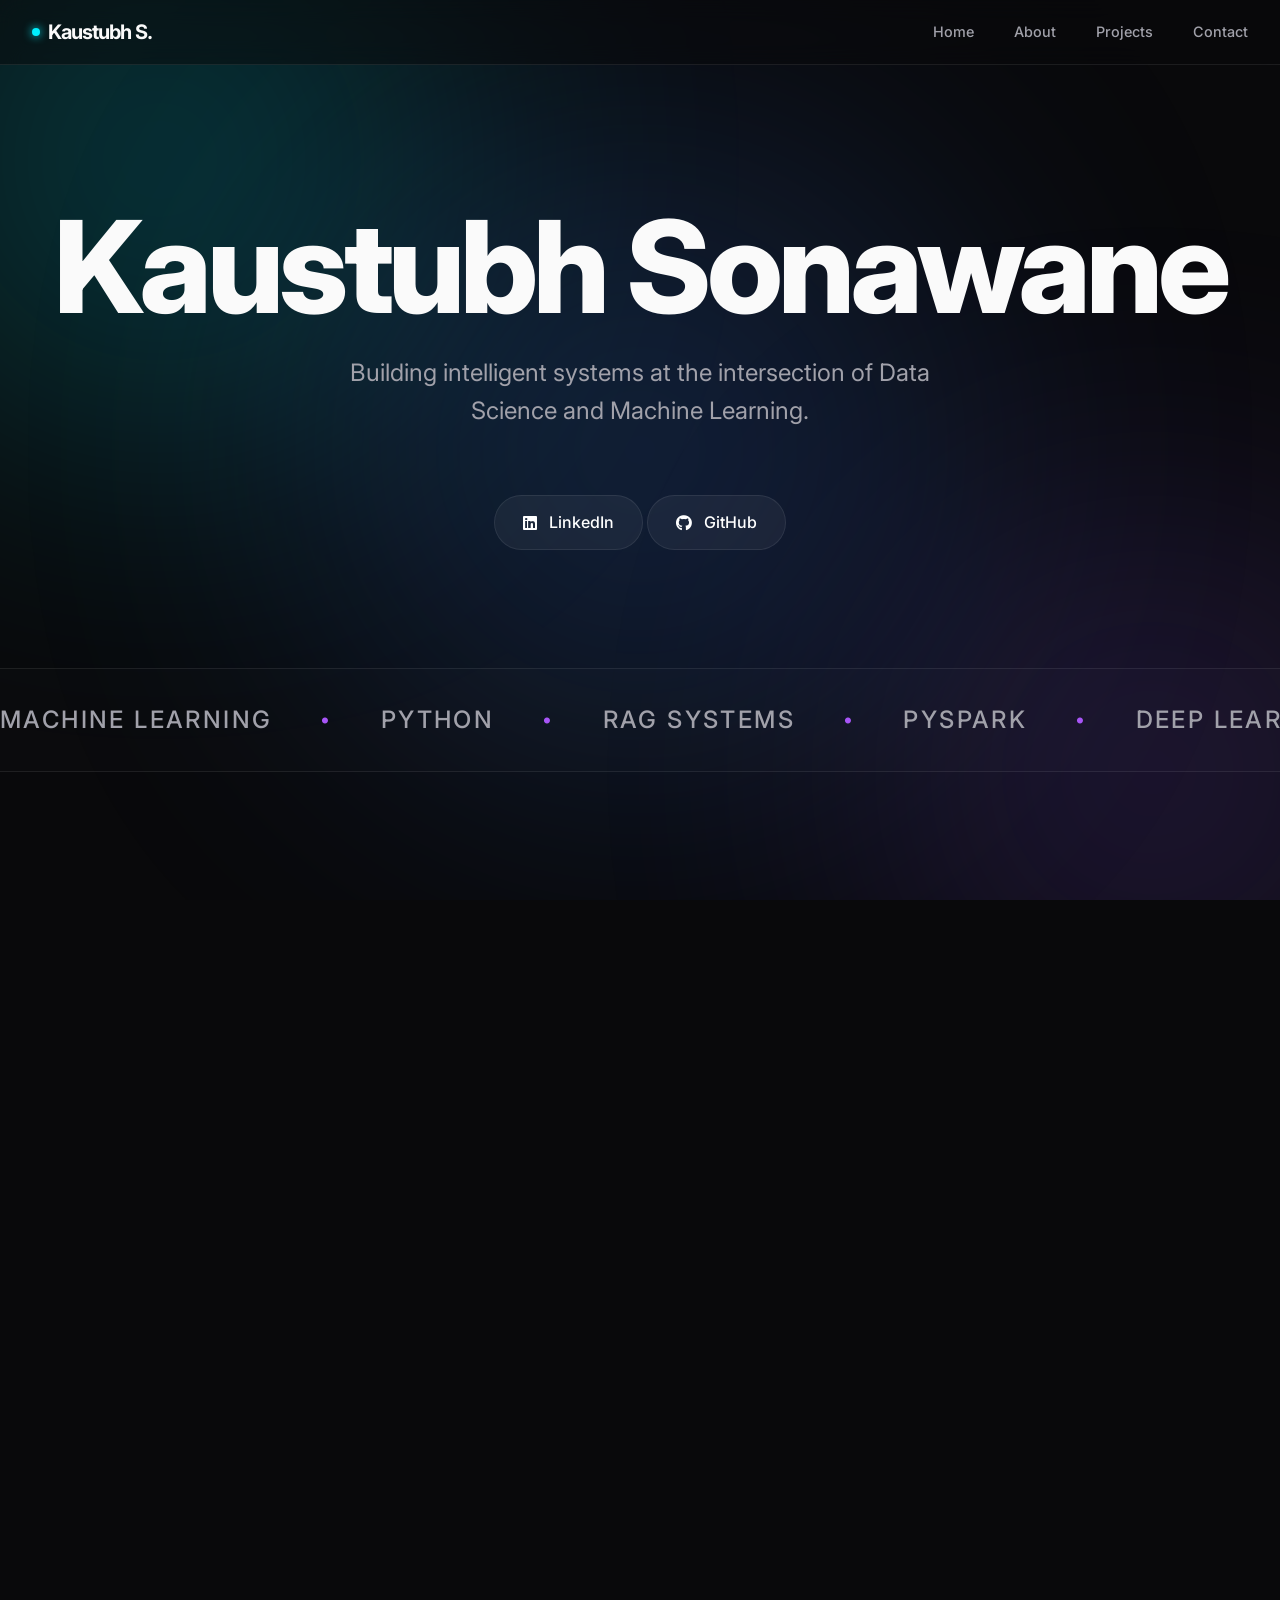
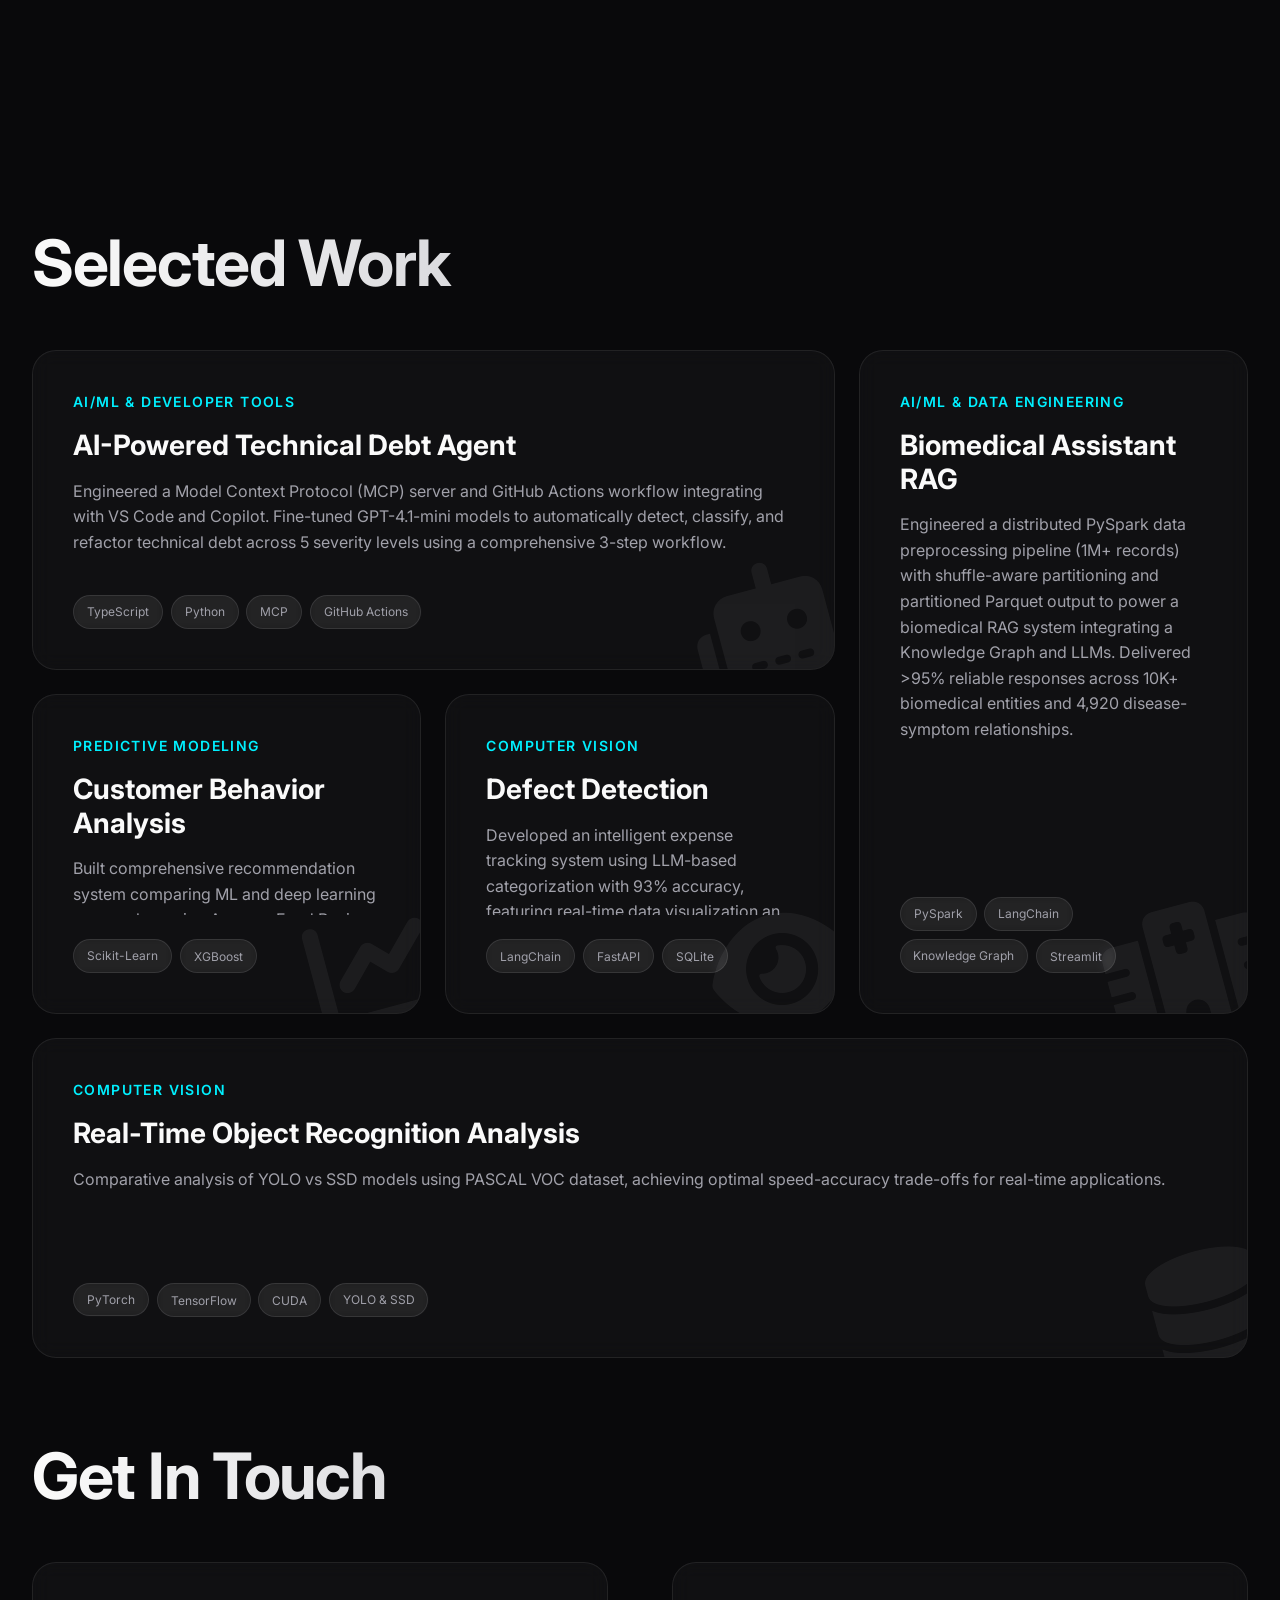
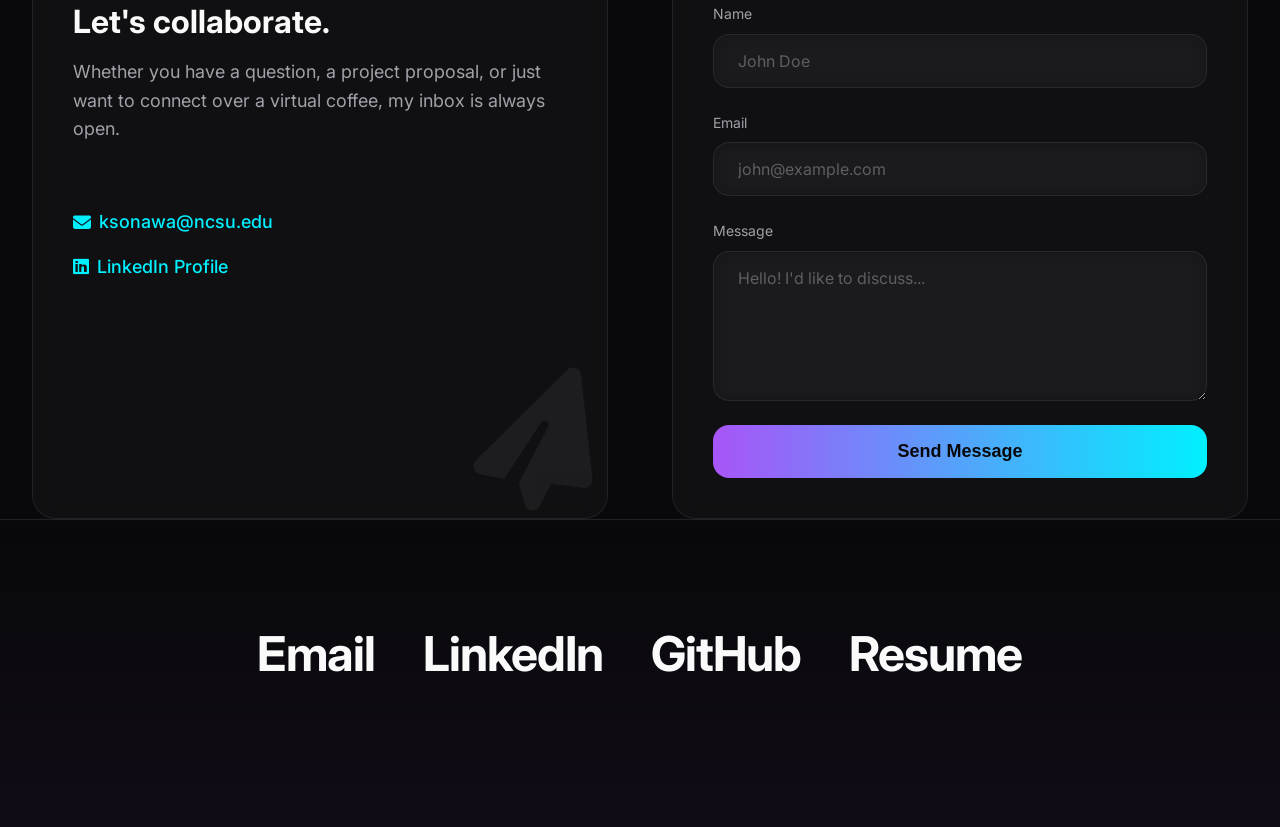
==== commit 9d735ff5: "Switched to new interactive single-file portfolio design" ====
--- a/index.html
+++ b/index.html
@@ -1,930 +1,1218 @@
 <!DOCTYPE html>
-<html lang="en">
+<html lang="en" class="scroll-smooth">
 <head>
     <meta charset="UTF-8">
     <meta name="viewport" content="width=device-width, initial-scale=1.0">
-    <title>Kaustubh Sonawane - AI/ML Engineer & Data Scientist</title>
-    <link rel="stylesheet" href="portfolio-css.css">
+    <title>Kaustubh Sonawane - AI/ML Engineer</title>
+    
+    <!-- Inter Font -->
+    <link rel="preconnect" href="https://fonts.googleapis.com">
+    <link rel="preconnect" href="https://fonts.gstatic.com" crossorigin>
+    <link href="https://fonts.googleapis.com/css2?family=Inter:wght@300;400;500;600;700;800;900&display=swap" rel="stylesheet">
+    
+    <!-- Icons -->
     <link rel="stylesheet" href="https://cdnjs.cloudflare.com/ajax/libs/font-awesome/6.4.0/css/all.min.css">
-    <link href="https://fonts.googleapis.com/css2?family=Inter:wght@300;400;500;600;700&display=swap" rel="stylesheet">
-    <link href="https://fonts.googleapis.com/css2?family=Poppins:wght@300;400;500;600;700&display=swap" rel="stylesheet">
+
+    <style>
+        /* --- CSS Variables --- */
+        :root {
+            /* Zinc 950 base */
+            --bg-main: #09090b;
+            --bg-card: rgba(255, 255, 255, 0.03);
+            --border-color: rgba(255, 255, 255, 0.08);
+            
+            /* Accents */
+            --accent-neon: #00f0ff;
+            --accent-neon-rgb: 0, 240, 255;
+            --accent-purple: #a855f7;
+            --accent-purple-rgb: 168, 85, 247;
+            
+            /* Typography */
+            --text-primary: #fafafa;
+            --text-secondary: #a1a1aa;
+        }
+
+        /* --- Reset & Base --- */
+        * {
+            margin: 0;
+            padding: 0;
+            box-sizing: border-box;
+        }
+
+        body {
+            font-family: 'Inter', sans-serif;
+            background-color: var(--bg-main);
+            color: var(--text-primary);
+            overflow-x: hidden;
+            line-height: 1.6;
+        }
+
+        ::selection {
+            background-color: rgba(var(--accent-purple-rgb), 0.3);
+            color: var(--accent-neon);
+        }
+
+        html {
+            scroll-behavior: smooth;
+        }
+
+        /* --- Targeted Section Spacing --- */
+        /* Pushes the Projects section away from About Me (top) and Contact (bottom) */
+        #work {
+            margin-top: 5rem !important;
+            margin-bottom: 5rem !important;
+        }
+
+        /* --- Loading Screen --- */
+        .loading-screen {
+            position: fixed;
+            inset: 0;
+            background-color: var(--bg-main);
+            z-index: 9999;
+            display: flex;
+            flex-direction: column;
+            justify-content: center;
+            align-items: center;
+            transition: opacity 0.5s ease, visibility 0.5s ease;
+        }
+        
+        .loader-circle {
+            width: 50px;
+            height: 50px;
+            border: 3px solid var(--border-color);
+            border-top-color: var(--accent-neon);
+            border-radius: 50%;
+            animation: spin 1s linear infinite;
+            margin-bottom: 1rem;
+            box-shadow: 0 0 15px rgba(var(--accent-neon-rgb), 0.2);
+        }
+        
+        .loader-text {
+            color: var(--accent-purple);
+            font-weight: 500;
+            letter-spacing: 0.1em;
+            text-transform: uppercase;
+            font-size: 0.875rem;
+        }
+
+        /* --- Layout & Typography --- */
+        .container {
+            max-width: 1280px;
+            margin: 0 auto;
+            padding: 0 2rem;
+        }
+
+        section {
+            padding: 8rem 0;
+        }
+
+        h1, h2, h3, h4 {
+            line-height: 1.2;
+            font-weight: 700;
+        }
+
+        .section-title {
+            font-size: clamp(2.5rem, 5vw, 4rem);
+            margin-bottom: 3rem;
+            letter-spacing: -0.02em;
+            background: linear-gradient(to right, var(--text-primary), var(--text-secondary));
+            -webkit-background-clip: text;
+            -webkit-text-fill-color: transparent;
+        }
+
+        .btn {
+            display: inline-flex;
+            align-items: center;
+            gap: 0.75rem;
+            padding: 0.875rem 1.75rem;
+            background: rgba(255, 255, 255, 0.05);
+            border: 1px solid var(--border-color);
+            border-radius: 999px;
+            color: #fff;
+            text-decoration: none;
+            font-weight: 500;
+            transition: all 0.3s ease;
+            cursor: pointer;
+        }
+
+        .btn:hover {
+            background: var(--accent-neon-dim);
+            border-color: var(--accent-neon);
+            box-shadow: 0 0 20px var(--accent-neon-dim);
+        }
+
+        /* --- Navigation --- */
+        nav {
+            position: fixed;
+            top: 0;
+            width: 100%;
+            z-index: 100;
+            background: rgba(9, 9, 11, 0.5);
+            backdrop-filter: blur(12px);
+            -webkit-backdrop-filter: blur(12px);
+            border-bottom: 1px solid var(--border-color);
+            padding: 1rem 0;
+            transition: all 0.3s ease;
+        }
+
+        .nav-content {
+            display: flex;
+            justify-content: space-between;
+            align-items: center;
+        }
+
+        .logo {
+            font-size: 1.25rem;
+            font-weight: 700;
+            letter-spacing: -0.05em;
+            text-decoration: none;
+            color: var(--text-primary);
+            display: flex;
+            align-items: center;
+            gap: 0.5rem;
+        }
+
+        .logo-dot {
+            width: 8px;
+            height: 8px;
+            background-color: var(--accent-neon);
+            border-radius: 50%;
+            box-shadow: 0 0 10px var(--accent-neon);
+        }
+
+        .nav-links {
+            display: flex;
+            gap: 2.5rem;
+            align-items: center;
+        }
+
+        .nav-link {
+            color: var(--text-secondary);
+            text-decoration: none;
+            font-size: 0.9rem;
+            font-weight: 500;
+            transition: color 0.3s, text-shadow 0.3s;
+        }
+
+        .nav-link:hover {
+            color: var(--text-primary);
+            text-shadow: 0 0 10px rgba(255, 255, 255, 0.3);
+        }
+
+        .mobile-toggle {
+            display: none;
+            background: transparent;
+            border: none;
+            color: var(--text-primary);
+            font-size: 1.5rem;
+            cursor: pointer;
+        }
+
+        /* --- Aurora Background Effect --- */
+        .aurora-container {
+            position: fixed;
+            top: 0;
+            left: 0;
+            width: 100vw;
+            height: 100vh;
+            z-index: -1;
+            overflow: hidden;
+            background-color: transparent;
+            pointer-events: none;
+        }
+        
+        .aurora-blob {
+            position: absolute;
+            border-radius: 50%;
+            filter: blur(140px);
+            opacity: 0.2; /* Low opacity ensures text remains readable */
+            transition: transform 0.5s ease-out;
+            will-change: transform;
+        }
+        
+        .aurora-blob-1 {
+            width: 45vw; height: 45vw;
+            background: var(--accent-neon);
+            top: -10vw; left: -10vw;
+            animation: aurora-float-1 14s infinite alternate ease-in-out;
+        }
+        
+        .aurora-blob-2 {
+            width: 40vw; height: 40vw;
+            background: #8b5cf6; /* Purple */
+            bottom: -10vw; right: -10vw;
+            animation: aurora-float-2 18s infinite alternate ease-in-out;
+        }
+        
+        .aurora-blob-3 {
+            width: 50vw; height: 50vw;
+            background: #3b82f6; /* Blue */
+            top: 50%; left: 50%;
+            transform: translate(-50%, -50%);
+            animation: aurora-float-3 20s infinite alternate ease-in-out;
+        }
+
+        @keyframes aurora-float-1 { 
+            0% { transform: translate(0, 0) scale(1); } 
+            100% { transform: translate(15vw, 10vw) scale(1.1); } 
+        }
+        @keyframes aurora-float-2 { 
+            0% { transform: translate(0, 0) scale(1); } 
+            100% { transform: translate(-10vw, -15vw) scale(1.2); } 
+        }
+        @keyframes aurora-float-3 { 
+            0% { transform: translate(-50%, -50%) scale(1); } 
+            100% { transform: translate(-40%, -60%) scale(1.15); } 
+        }
+
+        /* --- Hero Section --- */
+        .hero {
+            min-height: 100vh;
+            display: flex;
+            flex-direction: column;
+            position: relative;
+            padding-top: 5rem;
+        }
+
+        .hero-content-wrapper {
+            flex-grow: 1;
+            display: flex;
+            flex-direction: column;
+            justify-content: center;
+            align-items: center;
+        }
+
+        .hero-bg-glow {
+            position: absolute;
+            top: 50%;
+            left: 50%;
+            transform: translate(-50%, -50%);
+            width: 60vw;
+            height: 60vw;
+            background: radial-gradient(circle, rgba(var(--accent-purple-rgb), 0.15) 0%, rgba(var(--bg-main), 0) 70%);
+            z-index: -1;
+            pointer-events: none;
+        }
+
+        .hero-title {
+            font-size: clamp(3rem, 10vw, 8rem);
+            font-weight: 800;
+            letter-spacing: -0.04em;
+            text-align: center;
+            margin-bottom: 1rem;
+            line-height: 1.1;
+            opacity: 0;
+            transform: translateY(30px);
+            animation: fadeUp 1s ease forwards 0.2s;
+        }
+
+        .hero-subtitle {
+            font-size: clamp(1.2rem, 2vw, 1.5rem);
+            color: var(--text-secondary);
+            font-weight: 400;
+            text-align: center;
+            max-width: 600px;
+            margin-bottom: 4rem;
+            opacity: 0;
+            transform: translateY(30px);
+            animation: fadeUp 1s ease forwards 0.4s;
+        }
+
+        /* --- Marquee Section --- */
+        .marquee-wrapper {
+            width: 100%;
+            padding: 2rem 0;
+            border-top: 1px solid var(--border-color);
+            border-bottom: 1px solid var(--border-color);
+            background: rgba(255, 255, 255, 0.01);
+            overflow: hidden;
+            position: relative;
+            opacity: 0;
+            animation: fadeIn 1s ease forwards 0.6s;
+            margin-top: auto; /* Pushes marquee to the bottom of the hero */
+        }
+
+        .marquee-track {
+            display: flex;
+            width: max-content;
+            animation: scroll 30s linear infinite;
+        }
+
+        .marquee-track:hover {
+            animation-play-state: paused;
+        }
+
+        .marquee-content {
+            display: flex;
+            align-items: center;
+            gap: 3rem;
+            padding-right: 3rem;
+        }
+
+        .marquee-item {
+            font-size: 1.5rem;
+            font-weight: 500;
+            color: var(--text-secondary);
+            text-transform: uppercase;
+            letter-spacing: 0.1em;
+            display: flex;
+            align-items: center;
+            gap: 3rem;
+            transition: color 0.3s ease;
+        }
+
+        .marquee-item:hover {
+            color: var(--accent-neon);
+            text-shadow: 0 0 15px rgba(var(--accent-neon-rgb), 0.5);
+        }
+
+        .marquee-dot {
+            color: var(--accent-purple);
+            font-size: 1.2rem;
+        }
+
+        /* --- About Section --- */
+        .about-grid {
+            display: grid;
+            grid-template-columns: 1fr 1fr;
+            gap: 4rem;
+            align-items: center;
+        }
+
+        .about-text p {
+            font-size: 1.125rem;
+            color: var(--text-secondary);
+            margin-bottom: 1.5rem;
+        }
+
+        .about-text p strong {
+            color: var(--text-primary);
+            font-weight: 600;
+        }
+
+        .headshot-wrapper {
+            position: relative;
+            width: 100%;
+            aspect-ratio: 4/5;
+            border-radius: 2rem;
+            overflow: hidden;
+            background: var(--bg-card);
+            border: 1px solid var(--border-color);
+        }
+
+        .headshot-wrapper::after {
+            content: '';
+            position: absolute;
+            inset: 0;
+            box-shadow: inset 0 0 40px rgba(9, 9, 11, 0.8);
+            pointer-events: none;
+        }
+
+        .headshot-image {
+            width: 100%;
+            height: 100%;
+            object-fit: cover;
+            filter: grayscale(100%) contrast(1.1);
+            transition: filter 0.5s ease, transform 0.5s ease;
+        }
+
+        .headshot-wrapper:hover .headshot-image {
+            filter: grayscale(0%) contrast(1);
+            transform: scale(1.05);
+        }
+
+        /* --- Bento Box Work Section --- */
+        .bento-grid {
+            display: grid;
+            grid-template-columns: repeat(3, 1fr);
+            grid-auto-rows: 320px; /* Fixed row height for alignment */
+            gap: 1.5rem;
+        }
+
+        .bento-item {
+            background: var(--bg-card);
+            border: 1px solid var(--border-color);
+            border-radius: 24px;
+            padding: 2.5rem;
+            position: relative;
+            overflow: hidden;
+            backdrop-filter: blur(10px);
+            -webkit-backdrop-filter: blur(10px);
+            transition: all 0.4s cubic-bezier(0.4, 0, 0.2, 1);
+            display: flex;
+            flex-direction: column;
+            cursor: pointer;
+        }
+
+        /* Specific Grid Spans for Perfect Alignment */
+        .bento-wide { grid-column: span 2; }
+        .bento-tall { grid-row: span 2; }
+        .bento-full { grid-column: span 3; }
+
+        /* Hover Glow Effects */
+        .bento-item::before {
+            content: '';
+            position: absolute;
+            top: 0; left: 0; width: 100%; height: 100%;
+            background: radial-gradient(800px circle at var(--mouse-x, 50%) var(--mouse-y, 50%), 
+                        rgba(var(--accent-purple-rgb), 0.1), transparent 40%);
+            opacity: 0;
+            transition: opacity 0.4s ease;
+            z-index: 0;
+            pointer-events: none;
+        }
+
+        .bento-item:hover {
+            border-color: rgba(var(--accent-neon-rgb), 0.4);
+            box-shadow: 0 10px 40px -10px rgba(var(--accent-purple-rgb), 0.2), 
+                        inset 0 0 20px rgba(var(--accent-neon-rgb), 0.05);
+            transform: translateY(-4px);
+        }
+
+        .bento-item:hover::before {
+            opacity: 1;
+        }
+
+        .bento-content {
+            position: relative;
+            z-index: 1;
+            height: 100%;
+            display: flex;
+            flex-direction: column;
+        }
+
+        .project-category {
+            font-size: 0.875rem;
+            color: var(--accent-neon);
+            text-transform: uppercase;
+            letter-spacing: 0.1em;
+            margin-bottom: 1rem;
+            font-weight: 600;
+        }
+
+        .project-title {
+            font-size: 1.75rem;
+            margin-bottom: 1rem;
+            color: var(--text-primary);
+            line-height: 1.2;
+        }
+
+        .project-description {
+            color: var(--text-secondary);
+            font-size: 1rem;
+            margin-bottom: auto; /* Pushes tags to bottom */
+            display: -webkit-box;
+            -webkit-line-clamp: 4;
+            -webkit-box-orient: vertical;
+            overflow: hidden;
+        }
+
+        .bento-tall .project-description {
+            -webkit-line-clamp: 10;
+        }
+        
+        .bento-full .project-description {
+            -webkit-line-clamp: 2;
+        }
+
+        .project-tech {
+            display: flex;
+            flex-wrap: wrap;
+            gap: 0.5rem;
+            margin-top: 1.5rem;
+        }
+
+        .tech-tag {
+            padding: 0.4rem 0.8rem;
+            background: rgba(255, 255, 255, 0.05);
+            border: 1px solid rgba(255, 255, 255, 0.1);
+            border-radius: 2rem;
+            font-size: 0.75rem;
+            color: var(--text-secondary);
+            backdrop-filter: blur(4px);
+            transition: all 0.3s ease;
+        }
+
+        .bento-item:hover .tech-tag {
+            border-color: rgba(var(--accent-purple-rgb), 0.3);
+            color: var(--text-primary);
+        }
+
+        .project-icon {
+            position: absolute;
+            bottom: -20px;
+            right: -20px;
+            font-size: 8rem;
+            opacity: 0.05;
+            transform: rotate(-15deg);
+            transition: all 0.4s ease;
+        }
+
+        .bento-item:hover .project-icon {
+            opacity: 0.1;
+            transform: rotate(0deg) scale(1.1);
+            color: var(--accent-purple);
+        }
+
+        /* --- Contact Section --- */
+        .contact-grid {
+            display: grid;
+            grid-template-columns: 1fr 1fr;
+            gap: 4rem;
+        }
+
+        .contact-info h3 {
+            font-size: 2rem;
+            margin-bottom: 1rem;
+            color: var(--text-primary);
+        }
+
+        .contact-info p {
+            color: var(--text-secondary);
+            margin-bottom: 2rem;
+            font-size: 1.125rem;
+        }
+
+        .contact-form {
+            display: flex;
+            flex-direction: column;
+            gap: 1.5rem;
+        }
+
+        .form-group {
+            display: flex;
+            flex-direction: column;
+            gap: 0.5rem;
+        }
+
+        .form-control {
+            background: rgba(255, 255, 255, 0.02);
+            border: 1px solid var(--border-color);
+            padding: 1rem 1.5rem;
+            border-radius: 1rem;
+            color: var(--text-primary);
+            font-family: inherit;
+            font-size: 1rem;
+            transition: all 0.3s ease;
+            backdrop-filter: blur(10px);
+        }
+
+        .form-control::placeholder {
+            color: rgba(161, 161, 170, 0.5);
+        }
+
+        .form-control:focus {
+            outline: none;
+            border-color: rgba(var(--accent-neon-rgb), 0.5);
+            box-shadow: 0 0 20px rgba(var(--accent-neon-rgb), 0.1);
+            background: rgba(255, 255, 255, 0.05);
+        }
+
+        textarea.form-control {
+            min-height: 150px;
+            resize: vertical;
+        }
+
+        .btn-submit {
+            background: linear-gradient(90deg, var(--accent-purple), var(--accent-neon));
+            color: #09090b;
+            font-weight: 700;
+            padding: 1rem;
+            border: none;
+            border-radius: 1rem;
+            cursor: pointer;
+            font-size: 1.125rem;
+            transition: transform 0.3s, box-shadow 0.3s;
+        }
+
+        .btn-submit:hover {
+            transform: translateY(-2px);
+            box-shadow: 0 10px 20px rgba(var(--accent-purple-rgb), 0.3);
+        }
+
+        /* --- Back to Top Button --- */
+        .back-to-top {
+            position: fixed;
+            bottom: 2rem;
+            right: 2rem;
+            width: 50px;
+            height: 50px;
+            background: var(--bg-card);
+            border: 1px solid var(--border-color);
+            color: var(--accent-neon);
+            border-radius: 50%;
+            display: flex;
+            justify-content: center;
+            align-items: center;
+            font-size: 1.25rem;
+            cursor: pointer;
+            z-index: 90;
+            opacity: 0;
+            visibility: hidden;
+            transform: translateY(20px);
+            transition: all 0.3s ease;
+            backdrop-filter: blur(10px);
+            -webkit-backdrop-filter: blur(10px);
+        }
+
+        .back-to-top.visible {
+            opacity: 1;
+            visibility: visible;
+            transform: translateY(0);
+        }
+
+        .back-to-top:hover {
+            background: rgba(var(--accent-neon-rgb), 0.1);
+            box-shadow: 0 0 15px rgba(var(--accent-neon-rgb), 0.3);
+            transform: translateY(-5px);
+        }
+
+        /* --- Minimal Footer --- */
+        .minimal-footer {
+            padding: 6rem 0 4rem;
+            border-top: 1px solid var(--border-color);
+            background: linear-gradient(to bottom, rgba(9,9,11,0) 0%, rgba(var(--accent-purple-rgb), 0.05) 100%);
+        }
+
+        .footer-content {
+            display: flex;
+            flex-direction: column;
+            align-items: center;
+            gap: 3rem;
+        }
+
+        .social-links {
+            display: flex;
+            flex-wrap: wrap;
+            justify-content: center;
+            gap: 3rem;
+        }
+
+        .social-link {
+            font-size: clamp(2rem, 4vw, 3rem);
+            font-weight: 700;
+            color: var(--text-primary);
+            text-decoration: none;
+            position: relative;
+            display: inline-block;
+            letter-spacing: -0.02em;
+        }
+
+        .social-link::after {
+            content: '';
+            position: absolute;
+            width: 100%;
+            height: 4px;
+            bottom: -4px;
+            left: 0;
+            background: linear-gradient(90deg, var(--accent-neon), var(--accent-purple));
+            transform: scaleX(0);
+            transform-origin: right;
+            transition: transform 0.4s cubic-bezier(0.4, 0, 0.2, 1);
+            border-radius: 2px;
+        }
+
+        .social-link:hover::after {
+            transform: scaleX(1);
+            transform-origin: left;
+        }
+
+        .footer-bottom {
+            color: var(--text-secondary);
+            font-size: 0.875rem;
+            text-align: center;
+        }
+
+        /* --- Animations --- */
+        @keyframes fadeUp {
+            from { opacity: 0; transform: translateY(30px); }
+            to { opacity: 1; transform: translateY(0); }
+        }
+
+        @keyframes fadeIn {
+            from { opacity: 0; }
+            to { opacity: 1; }
+        }
+
+        @keyframes scroll {
+            0% { transform: translateX(0); }
+            100% { transform: translateX(-50%); }
+        }
+        
+        @keyframes spin {
+            100% { transform: rotate(360deg); }
+        }
+
+        /* Scroll Reveal Utility */
+        .reveal {
+            opacity: 0;
+            transform: translateY(40px);
+            transition: all 0.8s cubic-bezier(0.5, 0, 0, 1);
+        }
+
+        .reveal.active {
+            opacity: 1;
+            transform: translateY(0);
+        }
+
+        /* --- Media Queries --- */
+        @media (max-width: 1024px) {
+            .bento-grid {
+                grid-template-columns: repeat(2, 1fr);
+            }
+            .bento-wide, .bento-full {
+                grid-column: span 2;
+            }
+            .bento-tall {
+                grid-row: span 2;
+                grid-column: span 1;
+            }
+        }
+
+        @media (max-width: 768px) {
+            .mobile-toggle {
+                display: block;
+            }
+            .nav-links {
+                position: absolute;
+                top: 100%;
+                left: 0;
+                width: 100%;
+                flex-direction: column;
+                background: rgba(9, 9, 11, 0.95);
+                backdrop-filter: blur(15px);
+                border-bottom: 1px solid var(--border-color);
+                padding: 2rem;
+                gap: 1.5rem;
+                clip-path: polygon(0 0, 100% 0, 100% 0, 0 0);
+                transition: clip-path 0.4s ease;
+            }
+            .nav-links.active {
+                clip-path: polygon(0 0, 100% 0, 100% 100%, 0 100%);
+            }
+            .bento-grid {
+                grid-template-columns: 1fr;
+                grid-auto-rows: minmax(280px, auto);
+            }
+            .bento-item, .bento-wide, .bento-tall, .bento-full {
+                grid-column: span 1 !important;
+                grid-row: span 1 !important;
+                min-height: 280px;
+            }
+            .bento-full .project-description {
+                -webkit-line-clamp: 4;
+            }
+            .about-grid, .contact-grid {
+                grid-template-columns: 1fr;
+            }
+            .headshot-wrapper {
+                max-width: 400px;
+                margin: 0 auto;
+            }
+            .social-links {
+                flex-direction: column;
+                align-items: center;
+                gap: 1.5rem;
+            }
+            .hero-title {
+                font-size: 3.5rem;
+            }
+            .marquee-item {
+                font-size: 1.25rem;
+                gap: 2rem;
+            }
+            .marquee-content {
+                gap: 2rem;
+                padding-right: 2rem;
+            }
+        }
+    </style>
 </head>
 <body>
+
     <!-- Loading Screen -->
-    <div class="loading-screen">
-        <div class="loader">
-            <div class="loader-circle"></div>
-            <div class="loader-text">Loading...</div>
-        </div>
+    <div class="loading-screen" id="loadingScreen">
+        <div class="loader-circle"></div>
+        <div class="loader-text">Loading...</div>
     </div>
 
     <!-- Navigation -->
-    <nav class="navbar">
-        <div class="nav-container">
-            <div class="nav-logo">
-                <span class="logo-text">KS</span>
-                <span class="logo-subtitle">Portfolio</span>
-            </div>
+    <nav id="navbar">
+        <div class="container nav-content">
+            <a href="#home" class="logo">
+                <div class="logo-dot"></div>
+                Kaustubh S.
+            </a>
             
-            <div class="nav-menu" id="nav-menu">
-                <a href="#home" class="nav-link active">Home</a>
+            <button class="mobile-toggle" id="mobileToggle">
+                <i class="fas fa-bars"></i>
+            </button>
+            
+            <div class="nav-links" id="navLinks">
+                <a href="#home" class="nav-link">Home</a>
                 <a href="#about" class="nav-link">About</a>
-                <a href="#skills" class="nav-link">Skills</a>
-                <a href="#education" class="nav-link">Education</a>
-                <a href="#projects" class="nav-link">Projects</a>
-                <a href="#certifications" class="nav-link">Certifications</a>
+                <a href="#work" class="nav-link">Projects</a>
                 <a href="#contact" class="nav-link">Contact</a>
-            </div>
-
-            <div class="nav-toggle" id="nav-toggle">
-                <span class="bar"></span>
-                <span class="bar"></span>
-                <span class="bar"></span>
             </div>
         </div>
     </nav>
 
     <!-- Hero Section -->
-    <section id="home" class="hero">
-        <div class="hero-background">
-            <div class="hero-particles"></div>
-        </div>
-        <div class="hero-container">
-        <div class="hero-content">
-                <div class="hero-badge">
-                    <i class="fas fa-code"></i>
-                    <span>AI/ML Engineer & Data Scientist</span>
-                </div>
-                <h1 class="hero-title">
-                    <span class="title-line">Hi, I'm</span>
-                    <span class="title-name">Kaustubh Sonawane</span>
-                </h1>
-                <p class="hero-subtitle">
-                    <span class="typing-text">Master's Student | AI/ML Explorer | Data Science Enthusiast</span>
-                </p>
-                <p class="hero-description">
-                    Passionate about building intelligent systems and extracting insights from data. 
-                    Currently pursuing Master's in Computer Science at NC State University.
-                </p>
-                <div class="hero-actions">
-                    <a href="#projects" class="btn btn-primary">
-                        <i class="fas fa-rocket"></i>
-                        View Projects
-                    </a>
-                    <a href="#contact" class="btn btn-secondary">
-                        <i class="fas fa-envelope"></i>
-                        Get In Touch
-                    </a>
-                </div>
-                <div class="hero-stats">
-                    <div class="stat-item">
-                        <span class="stat-number">7+</span>
-                        <span class="stat-label">Projects</span>
-                    </div>
-                    <div class="stat-item">
-                        <span class="stat-number">8+</span>
-                        <span class="stat-label">Certifications</span>
-                    </div>
-                    <!-- <div class="stat-item">
-                        <span class="stat-number">3+</span>
-                        <span class="stat-label">Years Experience</span>
-                    </div> -->
-                </div>
-            </div>
-            <div class="hero-visual">
-                <div class="hero-avatar">
-                    <img src="assets/profile-pic.jpg" alt="Kaustubh Sonawane" class="profile-image">
-                </div>
+    <section class="hero" id="home">
+        <div class="hero-bg-glow"></div>
+        
+        <div class="hero-content-wrapper container">
+            <h1 class="hero-title">Kaustubh Sonawane</h1>
+            <p class="hero-subtitle">Building intelligent systems at the intersection of Data Science and Machine Learning.</p>
+            <div>
+                <a href="https://www.linkedin.com/in/iamkaustubhs/" class="btn"><i class="fa-brands fa-linkedin"></i> LinkedIn</a>
+                <a href="https://github.com/KaustubhAs" class="btn"><i class="fa-brands fa-github"></i> GitHub</a>
             </div>
         </div>
-        <div class="scroll-indicator">
-            <div class="scroll-arrow"></div>
-        </div>
-    </section>
-
-    <!-- About Section -->
-    <section id="about" class="section">
-        <div class="container">
-            <div class="section-header">
-                <h2 class="section-title">About Me</h2>
-                <p class="section-subtitle">Get to know me better</p>
-            </div>
-            <div class="about-content">
-                <div class="about-text">
-                    <h3>Who I Am</h3>
-                    <p>
-                        I'm a passionate Computer Science graduate student at NC State University, 
-                        specializing in Artificial Intelligence and Machine Learning. With a strong 
-                        foundation in data science and software engineering, I love building intelligent 
-                        systems that solve real-world problems.
-                    </p>
-                    <p>
-                        My journey in tech started with a Bachelor's in Computer Engineering from 
-                        the University of Mumbai, where I developed a keen interest in AI/ML and 
-                        data analytics. I've worked on various projects ranging from computer vision 
-                        to recommendation systems, always pushing the boundaries of what's possible.
-                    </p>
-                    <div class="about-highlights">
-                        <div class="highlight-item">
-                            <i class="fas fa-graduation-cap"></i>
-                            <span>Master's in Computer Science</span>
-                        </div>
-                        <div class="highlight-item">
-                            <i class="fas fa-map-marker-alt"></i>
-                            <span>Raleigh, NC</span>
-                        </div>
-                        <div class="highlight-item">
-                            <i class="fas fa-code"></i>
-                            <span>AI/ML Development</span>
-                        </div>
-                    </div>
+        
+        <!-- Scrolling Marquee -->
+        <div class="marquee-wrapper">
+            <div class="marquee-track">
+                <!-- Content is duplicated to create a seamless loop -->
+                <div class="marquee-content">
+                    <span class="marquee-item">Machine Learning <span class="marquee-dot">•</span></span>
+                    <span class="marquee-item">Python <span class="marquee-dot">•</span></span>
+                    <span class="marquee-item">RAG Systems <span class="marquee-dot">•</span></span>
+                    <span class="marquee-item">PySpark <span class="marquee-dot">•</span></span>
+                    <span class="marquee-item">Deep Learning <span class="marquee-dot">•</span></span>
+                    <span class="marquee-item">NLP <span class="marquee-dot">•</span></span>
+                    <span class="marquee-item">Model Context Protocol <span class="marquee-dot">•</span></span>
+                    <span class="marquee-item">Data Science <span class="marquee-dot">•</span></span>
                 </div>
-                <div class="about-image">
-                    <div class="image-container">
-                        <div class="image-placeholder">
-                            <i class="fas fa-user-graduate"></i>
-                        </div>
-                    </div>
+                <!-- Duplicate for Loop -->
+                <div class="marquee-content" aria-hidden="true">
+                    <span class="marquee-item">Machine Learning <span class="marquee-dot">•</span></span>
+                    <span class="marquee-item">Python <span class="marquee-dot">•</span></span>
+                    <span class="marquee-item">RAG Systems <span class="marquee-dot">•</span></span>
+                    <span class="marquee-item">PySpark <span class="marquee-dot">•</span></span>
+                    <span class="marquee-item">Deep Learning <span class="marquee-dot">•</span></span>
+                    <span class="marquee-item">NLP <span class="marquee-dot">•</span></span>
+                    <span class="marquee-item">Model Context Protocol <span class="marquee-dot">•</span></span>
+                    <span class="marquee-item">Data Science <span class="marquee-dot">•</span></span>
                 </div>
             </div>
         </div>
     </section>
 
-    <!-- Skills Section -->
-    <section id="skills" class="section section-dark">
-        <div class="container">
-            <div class="section-header">
-                <h2 class="section-title">Technical Skills</h2>
-                <p class="section-subtitle">Technologies I work with</p>
+    <!-- About Section -->
+    <section id="about" class="container reveal">
+        <h2 class="section-title">About Me</h2>
+        
+        <div class="about-grid">
+            <div class="about-text">
+                <p>
+                    I am an <strong>AI/ML Engineer and Data Scientist</strong> passionate about building intelligent, scalable systems that solve complex real-world problems. 
+                </p>
+                <p>
+                    My expertise lies in bridging the gap between cutting-edge research and production-ready applications. From developing <strong>Retrieval-Augmented Generation (RAG)</strong> systems for biomedical data to engineering automated <strong>Technical Debt refactoring tools</strong>, I thrive on pushing the boundaries of what's possible with code and data.
+                </p>
+                <p>
+                    When I'm not training models or optimizing data pipelines, I'm exploring the latest advancements in natural language processing, contributing to open-source, or experimenting with new generative AI paradigms.
+                </p>
             </div>
-            <div class="skills-container">
-                <div class="skills-category">
-                    <h3 class="category-title">
-                        <i class="fas fa-code"></i>
-                        Programming Languages
-                    </h3>
-                    <div class="skills-grid">
-                        <div class="skill-card" data-skill="Python">
-                            <div class="skill-icon">🐍</div>
-                            <div class="skill-content">
-                                <h4 class="skill-name">Python</h4>
-                            </div>
-                            <div class="skill-glow"></div>
-                        </div>
-                        <div class="skill-card" data-skill="Kotlin">
-                            <div class="skill-icon">⚡</div>
-                            <div class="skill-content">
-                                <h4 class="skill-name">Kotlin</h4>
-                            </div>
-                            <div class="skill-glow"></div>
-                        </div>
-                        <div class="skill-card" data-skill="SQL">
-                            <div class="skill-icon">🗄️</div>
-                            <div class="skill-content">
-                                <h4 class="skill-name">SQL</h4>
-                            </div>
-                            <div class="skill-glow"></div>
-                        </div>
-                        <div class="skill-card" data-skill="R">
-                            <div class="skill-icon">📊</div>
-                            <div class="skill-content">
-                                <h4 class="skill-name">R</h4>
-                            </div>
-                            <div class="skill-glow"></div>
-                        </div>
-                        <div class="skill-card" data-skill="C++">
-                            <div class="skill-icon">⚙️</div>
-                            <div class="skill-content">
-                                <h4 class="skill-name">C++</h4>
-                            </div>
-                            <div class="skill-glow"></div>
-                        </div>
+            
+            <div class="headshot-wrapper">
+                <!-- Fallback to a sleek texture if no photo is given -->
+                <img src="assets\profile-pic.jpg" alt="Tech Abstract" class="headshot-image">
+            </div>
+        </div>
+    </section>
+
+    <!-- Work / Projects Section -->
+    <section id="work" class="container reveal">
+        <h2 class="section-title">Selected Work</h2>
+        
+        <div class="bento-grid">
+            
+            <!-- Project 1: Wide Card (Row 1, Col 1 & 2) -->
+            <div class="bento-item bento-wide">
+                <div class="bento-content">
+                    <div class="project-category">AI/ML & Developer Tools</div>
+                    <h3 class="project-title">AI-Powered Technical Debt Agent</h3>
+                    <p class="project-description">
+                        Engineered a Model Context Protocol (MCP) server and GitHub Actions workflow integrating with VS Code and Copilot. Fine-tuned GPT-4.1-mini models to automatically detect, classify, and refactor technical debt across 5 severity levels using a comprehensive 3-step workflow.
+                    </p>
+                    <div class="project-tech">
+                        <span class="tech-tag">TypeScript</span>
+                        <span class="tech-tag">Python</span>
+                        <span class="tech-tag">MCP</span>
+                        <span class="tech-tag">GitHub Actions</span>
                     </div>
                 </div>
-
-                <div class="skills-category">
-                    <h3 class="category-title">
-                        <i class="fas fa-brain"></i>
-                        AI/ML Frameworks
-                    </h3>
-                    <div class="skills-grid">
-                        <div class="skill-card" data-skill="PyTorch">
-                            <div class="skill-icon">🔥</div>
-                            <div class="skill-content">
-                                <h4 class="skill-name">PyTorch</h4>
-                            </div>
-                            <div class="skill-glow"></div>
-                        </div>
-                        <div class="skill-card" data-skill="TensorFlow">
-                            <div class="skill-icon">🧠</div>
-                            <div class="skill-content">
-                                <h4 class="skill-name">TensorFlow</h4>
-                            </div>
-                            <div class="skill-glow"></div>
-                        </div>
-                        <div class="skill-card" data-skill="Keras">
-                            <div class="skill-icon">🔧</div>
-                            <div class="skill-content">
-                                <h4 class="skill-name">Keras</h4>
-                            </div>
-                            <div class="skill-glow"></div>
-                        </div>
-                        <div class="skill-card" data-skill="Scikit-learn">
-                            <div class="skill-icon">📊</div>
-                            <div class="skill-content">
-                                <h4 class="skill-name">Scikit-learn</h4>
-                            </div>
-                            <div class="skill-glow"></div>
-                        </div>
-                        <div class="skill-card" data-skill="Hugging Face">
-                            <div class="skill-icon">🤗</div>
-                            <div class="skill-content">
-                                <h4 class="skill-name">Hugging Face</h4>
-                            </div>
-                            <div class="skill-glow"></div>
-                        </div>
-                        <div class="skill-card" data-skill="LangChain">
-                            <div class="skill-icon">🔗</div>
-                            <div class="skill-content">
-                                <h4 class="skill-name">LangChain</h4>
-                            </div>
-                            <div class="skill-glow"></div>
-                        </div>
-                        <div class="skill-card" data-skill="CUDA">
-                            <div class="skill-icon">⚡</div>
-                            <div class="skill-content">
-                                <h4 class="skill-name">CUDA</h4>
-                            </div>
-                            <div class="skill-glow"></div>
-                        </div>
+                <i class="fas fa-robot project-icon"></i>
+            </div>
+
+            <!-- Project 2: Tall Card (Row 1 & 2, Col 3) -->
+            <div class="bento-item bento-tall">
+                <div class="bento-content">
+                    <div class="project-category">AI/ML & Data Engineering</div>
+                    <h3 class="project-title">Biomedical Assistant RAG</h3>
+                    <p class="project-description">
+                        Engineered a distributed PySpark data preprocessing pipeline (1M+ records) with shuffle-aware partitioning and partitioned Parquet output to power a biomedical RAG system integrating a Knowledge Graph and LLMs. Delivered >95% reliable responses across 10K+ biomedical entities and 4,920 disease-symptom relationships.
+                    </p>
+                    <div class="project-tech">
+                        <span class="tech-tag">PySpark</span>
+                        <span class="tech-tag">LangChain</span>
+                        <span class="tech-tag">Knowledge Graph</span>
+                        <span class="tech-tag">Streamlit</span>
                     </div>
                 </div>
-
-                <div class="skills-category">
-                    <h3 class="category-title">
-                        <i class="fas fa-tools"></i>
-                        Development Tools & Cloud
-                    </h3>
-                    <div class="skills-grid">
-                        <div class="skill-card" data-skill="Azure">
-                            <div class="skill-icon">🔷</div>
-                            <div class="skill-content">
-                                <h4 class="skill-name">Azure</h4>
-                            </div>
-                            <div class="skill-glow"></div>
-                        </div>
-                        <div class="skill-card" data-skill="AWS">
-                            <div class="skill-icon">☁️</div>
-                            <div class="skill-content">
-                                <h4 class="skill-name">AWS</h4>
-                            </div>
-                            <div class="skill-glow"></div>
-                        </div>
-                        <div class="skill-card" data-skill="FastAPI">
-                            <div class="skill-icon">🚀</div>
-                            <div class="skill-content">
-                                <h4 class="skill-name">FastAPI</h4>
-                            </div>
-                            <div class="skill-glow"></div>
-                        </div>
-                        <div class="skill-card" data-skill="Pytest">
-                            <div class="skill-icon">🧪</div>
-                            <div class="skill-content">
-                                <h4 class="skill-name">Pytest</h4>
-                            </div>
-                            <div class="skill-glow"></div>
-                        </div>
-                        <div class="skill-card" data-skill="Docker">
-                            <div class="skill-icon">🐳</div>
-                            <div class="skill-content">
-                                <h4 class="skill-name">Docker</h4>
-                            </div>
-                            <div class="skill-glow"></div>
-                        </div>
-                        <div class="skill-card" data-skill="Git">
-                            <div class="skill-icon">📝</div>
-                            <div class="skill-content">
-                                <h4 class="skill-name">Git</h4>
-                            </div>
-                            <div class="skill-glow"></div>
-                        </div>
-                        <div class="skill-card" data-skill="Github">
-                            <div class="skill-icon">🐙</div>
-                            <div class="skill-content">
-                                <h4 class="skill-name">Github</h4>
-                            </div>
-                            <div class="skill-glow"></div>
-                        </div>
-                        <div class="skill-card" data-skill="Jupyter">
-                            <div class="skill-icon">📓</div>
-                            <div class="skill-content">
-                                <h4 class="skill-name">Jupyter</h4>
-                            </div>
-                            <div class="skill-glow"></div>
-                        </div>
-                        <div class="skill-card" data-skill="Streamlit">
-                            <div class="skill-icon">📱</div>
-                            <div class="skill-content">
-                                <h4 class="skill-name">Streamlit</h4>
-                            </div>
-                            <div class="skill-glow"></div>
-                        </div>
+                <i class="fas fa-hospital project-icon"></i>
+            </div>
+
+            <!-- Project 3: Standard Card (Row 2, Col 1) -->
+            <div class="bento-item">
+                <div class="bento-content">
+                    <div class="project-category">Predictive Modeling</div>
+                    <h3 class="project-title">Customer Behavior Analysis</h3>
+                    <p class="project-description">
+                        Built comprehensive recommendation system comparing ML and deep learning approaches using Amazon Food Reviews dataset with 568K+ reviews.
+                    </p>
+                    <div class="project-tech">
+                        <span class="tech-tag">Scikit-Learn</span>
+                        <span class="tech-tag">XGBoost</span>
                     </div>
                 </div>
-
-                <div class="skills-category">
-                    <h3 class="category-title">
-                        <i class="fas fa-chart-line"></i>
-                        Data & Analytics
-                    </h3>
-                    <div class="skills-grid">
-                        <div class="skill-card" data-skill="PowerBI">
-                            <div class="skill-icon">📈</div>
-                            <div class="skill-content">
-                                <h4 class="skill-name">PowerBI</h4>
-                            </div>
-                            <div class="skill-glow"></div>
-                        </div>
-                        <div class="skill-card" data-skill="Tableau">
-                            <div class="skill-icon">📊</div>
-                            <div class="skill-content">
-                                <h4 class="skill-name">Tableau</h4>
-                            </div>
-                            <div class="skill-glow"></div>
-                        </div>
-                        <div class="skill-card" data-skill="PostgreSQL">
-                            <div class="skill-icon">🐘</div>
-                            <div class="skill-content">
-                                <h4 class="skill-name">PostgreSQL</h4>
-                            </div>
-                            <div class="skill-glow"></div>
-                        </div>
-                        <div class="skill-card" data-skill="SQLite">
-                            <div class="skill-icon">💾</div>
-                            <div class="skill-content">
-                                <h4 class="skill-name">SQLite</h4>
-                            </div>
-                            <div class="skill-glow"></div>
-                        </div>
-                        <div class="skill-card" data-skill="SQLAlchemy">
-                            <div class="skill-icon">🔧</div>
-                            <div class="skill-content">
-                                <h4 class="skill-name">SQLAlchemy</h4>
-                            </div>
-                            <div class="skill-glow"></div>
-                        </div>
-                        <div class="skill-card" data-skill="OpenCV">
-                            <div class="skill-icon">👁️</div>
-                            <div class="skill-content">
-                                <h4 class="skill-name">OpenCV</h4>
-                            </div>
-                            <div class="skill-glow"></div>
-                        </div>
-                        <div class="skill-card" data-skill="Excel">
-                            <div class="skill-icon">📋</div>
-                            <div class="skill-content">
-                                <h4 class="skill-name">Excel</h4>
-                            </div>
-                            <div class="skill-glow"></div>
-                        </div>
+                <i class="fas fa-chart-line project-icon"></i>
+            </div>
+
+            <!-- Project 4: Standard Card (Row 2, Col 2) -->
+            <div class="bento-item">
+                <div class="bento-content">
+                    <div class="project-category">Computer Vision</div>
+                    <h3 class="project-title">Defect Detection</h3>
+                    <p class="project-description">
+                        Developed an intelligent expense tracking system using LLM-based categorization with 93% accuracy, featuring real-time data visualization and automated pipelines.                    </p>
+                    <div class="project-tech">
+                        <span class="tech-tag">LangChain</span>
+                        <span class="tech-tag">FastAPI</span>
+                        <span class="tech-tag">SQLite</span>
                     </div>
+                </div>
+                <i class="fas fa-eye project-icon"></i>
+            </div>
+
+            <!-- Project 5: Full Width Card (Row 3, Col 1, 2 & 3) -->
+            <div class="bento-item bento-full">
+                <div class="bento-content">
+                    <div class="project-category">Computer Vision</div>
+                    <h3 class="project-title">Real-Time Object Recognition Analysis</h3>
+                    <p class="project-description">
+                        Comparative analysis of YOLO vs SSD models using PASCAL VOC dataset, achieving optimal speed-accuracy trade-offs for real-time applications.
+                    </p>
+                    <div class="project-tech">
+                        <span class="tech-tag">PyTorch</span>
+                        <span class="tech-tag">TensorFlow</span>
+                        <span class="tech-tag">CUDA</span>
+                        <span class="tech-tag">YOLO & SSD</span>
+                    </div>
+                </div>
+                <i class="fas fa-database project-icon"></i>
+            </div>
+
+        </div>
+    </section>
+
+    <!-- Contact Section -->
+    <section id="contact" class="container reveal">
+        <h2 class="section-title">Get In Touch</h2>
+        
+        <div class="contact-grid">
+            <div class="contact-info bento-item">
+                <h3>Let's collaborate.</h3>
+                <p>Whether you have a question, a project proposal, or just want to connect over a virtual coffee, my inbox is always open.</p>
+                
+                <div style="margin-top: 2rem;">
+                    <a href="mailto:ksonawa@ncsu.edu" style="color: var(--accent-neon); text-decoration: none; font-size: 1.125rem; font-weight: 500; display: flex; align-items: center; gap: 0.5rem;">
+                        <i class="fas fa-envelope"></i> ksonawa@ncsu.edu
+                    </a>
+                    <a href="https://www.linkedin.com/in/iamkaustubhs/" target="_blank" style="color: var(--accent-neon); text-decoration: none; font-size: 1.125rem; font-weight: 500; display: flex; align-items: center; gap: 0.5rem; margin-top: 1rem;">
+                        <i class="fab fa-linkedin"></i> LinkedIn Profile
+                    </a>
+                </div>
+                <i class="fas fa-paper-plane project-icon" style="bottom: 10px; right: 10px;"></i>
+            </div>
+            
+            <div class="contact-form-wrapper bento-item">
+                <form class="contact-form" action="#" method="POST" onsubmit="event.preventDefault(); alert('Form submitted! (Add your backend integration here)');">
+                    <div class="form-group">
+                        <label for="name" style="color: var(--text-secondary); font-size: 0.875rem;">Name</label>
+                        <input type="text" id="name" class="form-control" placeholder="John Doe" required>
+                    </div>
+                    
+                    <div class="form-group">
+                        <label for="email" style="color: var(--text-secondary); font-size: 0.875rem;">Email</label>
+                        <input type="email" id="email" class="form-control" placeholder="john@example.com" required>
+                    </div>
+                    
+                    <div class="form-group">
+                        <label for="message" style="color: var(--text-secondary); font-size: 0.875rem;">Message</label>
+                        <textarea id="message" class="form-control" placeholder="Hello! I'd like to discuss..." required></textarea>
+                    </div>
+                    
+                    <button type="submit" class="btn-submit">Send Message</button>
+                </form>
+            </div>
+        </div>
+    </section>
+
+    <!-- Minimal Footer -->
+    <footer class="minimal-footer">
+        <div class="container">
+            <div class="footer-content">
+                <div class="social-links reveal">
+                    <a href="mailto:ksonawa@ncsu.edu" class="social-link">Email</a>
+                    <a href="https://www.linkedin.com/in/iamkaustubhs/" target="_blank" class="social-link">LinkedIn</a>
+                    <a href="https://github.com/KaustubhAs" target="_blank" class="social-link">GitHub</a>
+                    <a href="assets\Kaustubh Sonawane - Resume.pdf" class="social-link">Resume</a>
+                </div>
+                <div class="footer-bottom reveal">
+                    <p>&copy; <span id="year"></span> Kaustubh Sonawane. All rights reserved.</p>
                 </div>
             </div>
         </div>
-    </section>
-
-    <!-- Education Section -->
-    <section id="education" class="section">
-        <div class="container">
-            <div class="section-header">
-                <h2 class="section-title">Education Journey</h2>
-                <p class="section-subtitle">My academic path</p>
-            </div>
-            <div class="timeline">
-                <div class="timeline-item">
-                    <div class="timeline-marker">
-                        <div class="marker-dot"></div>
-                        <div class="marker-line"></div>
-        </div>
-            <div class="timeline-content">
-                        <div class="timeline-header">
-            <h3>Master of Computer Science</h3>
-                            <span class="timeline-period">2024 - 2026</span>
-                        </div>
-                        <div class="timeline-institution">North Carolina State University</div>
-                        <div class="timeline-details">
-                            <p>GPA: 3.55/4.0</p>
-                            <p>Focus: Artificial Intelligence, Machine Learning, Data Science</p>
-                        </div>
-                        <div class="timeline-badges">
-                            <span class="badge">AI/ML</span>
-                            <span class="badge">Data Science</span>
-                            <span class="badge">Research</span>
-            </div>
-            </div>
-        </div>
-
-                <div class="timeline-item">
-                    <div class="timeline-marker">
-                        <div class="marker-dot"></div>
-                        <div class="marker-line"></div>
-                    </div>
-            <div class="timeline-content">
-                        <div class="timeline-header">
-                            <h3>Bachelor of Engineering - Computer Engineering</h3>
-                            <span class="timeline-period">2020 - 2024</span>
-                        </div>
-                        <div class="timeline-institution">University of Mumbai</div>
-                        <div class="timeline-details">
-                            <p>CGPA: 8.83/10</p>
-                            <p>Focus: Computer Vision, Software Engineering, Data Structures</p>
-            </div>
-                        <div class="timeline-badges">
-                            <span class="badge">Computer Vision</span>
-                            <span class="badge">Software Engineering</span>
-                            <span class="badge">Research Publications</span>
-            </div>
-        </div>
-            </div>
-          </div>
-        </div>
-    </section>
-      
-    <!-- Projects Section -->
-    <section id="projects" class="section section-dark">
-        <div class="container">
-            <div class="section-header">
-                <h2 class="section-title">Featured Projects</h2>
-                <p class="section-subtitle">Some of my recent work</p>
-            </div>
-            <div class="projects-grid">
-                <div class="project-card" data-category="ai-ml">
-                    <div class="project-image">
-                        <div class="project-overlay">
-                            <!-- <div class="project-links">
-                                <a href="https://github.com/KaustubhAs/BioRAG" class="project-link">
-                                    <i class="fab fa-github"></i>
-                                </a>
-                            </div>  -->
-                        </div>
-                        <div class="project-placeholder">
-                            <i class="fas fa-robot"></i>
-                        </div>
-                    </div>
-                    <div class="project-content">
-                        <div class="project-category">AI/ML & Developer Tools</div>
-                        <h3 class="project-title">AI-Powered Technical Debt Agent & MCP Server</h3>
-                        <p class="project-description">
-                            Engineered a production-ready Model Context Protocol (MCP) server and GitHub Actions workflow integrating with VS Code and Copilot. Utilized fine-tuned GPT-4.1-mini models to automatically detect, classify, and refactor technical debt across 5 severity levels using a comprehensive 3-step workflow.
-                        </p>
-                        <div class="project-tech">
-                            <span class="tech-tag">TypeScript</span>
-                            <span class="tech-tag">Python</span>
-                            <span class="tech-tag">MCP</span>
-                            <span class="tech-tag">OpenAI API</span>
-                            <span class="tech-tag">GitHub Actions</span>
-                            <span class="tech-tag">Node.js</span>
-                        </div>
-                        <div class="project-stats">
-                            <div class="stat">
-                                <span class="stat-value">3</span>
-                                <span class="stat-label">Custom MCP Tools</span>
-                            </div>
-                            <div class="stat">
-                                <span class="stat-value">5</span>
-                                <span class="stat-label">Severity Levels</span>
-                            </div>
-                        </div>
-                    </div>
-                </div>
-                
-                <div class="project-card" data-category="ai-ml">
-                    <div class="project-image">
-                        <div class="project-overlay">
-                            <div class="project-links">
-                                <!-- <a href="#" class="project-link">
-                                    <i class="fas fa-external-link-alt"></i>
-                                </a> -->
-                                <a href="https://github.com/KaustubhAs/BioRAG" class="project-link">
-                                    <i class="fab fa-github"></i>
-                                </a>
-                            </div> 
-                        </div>
-                        <div class="project-placeholder">
-                            <i class="fas fa-hospital"></i>
-                        </div>
-                    </div>
-                    <div class="project-content">
-                        <div class="project-category">AI/ML & Healthcare</div>
-                        <h3 class="project-title">Biomedical Assistant - RAG System</h3>
-                        <p class="project-description">
-                            Engineered a distributed PySpark data preprocessing pipeline (1M+ records) with shuffle-aware partitioning and partitioned Parquet output to power a biomedical RAG system integrating a Knowledge Graph and LLMs. Delivered >95% reliable responses across 10K+ biomedical entities.
-                            <!-- Developed a biomedical query answering assistant using knowledge Graph and RAG with LLM, for biomedical information 
-                            with >95% response reliability, processing 10,000+ entities and 4,920 disease-symptom relationships. -->
-                        </p>
-                        <div class="project-tech">
-                            <span class="tech-tag">PySpark</span>
-                            <span class="tech-tag">Parquet</span>
-                            <span class="tech-tag">LangChain</span>
-                            <span class="tech-tag">Knowledge Graph</span>
-                            <span class="tech-tag">Streamlit</span>
-                        </div>
-                        <div class="project-stats">
-                            <div class="stat">
-                                <span class="stat-value">>95%</span>
-                                <span class="stat-label">Reliability</span>
-                            </div>
-                            <div class="stat">
-                                <span class="stat-value">10K+</span>
-                                <span class="stat-label">Entities</span>
-                            </div>
-                        </div>
-                    </div>
-                </div>
-
-                <div class="project-card" data-category="ai-ml">
-                    <div class="project-image">
-                        <div class="project-overlay">
-                            <!-- <div class="project-links">
-                                <a href="#" class="project-link">
-                                    <i class="fas fa-external-link-alt"></i>
-                                </a>
-                                <a href="#" class="project-link">
-                                    <i class="fab fa-github"></i>
-                                </a>
-                            </div> -->
-                        </div>
-                        <div class="project-placeholder">
-                            <i class="fas fa-brain"></i>
-                        </div>
-                </div>
-                    <div class="project-content">
-                        <div class="project-category">AI/ML</div>
-                        <h3 class="project-title">ExpenseLama - LLM Powered Expense Tracking</h3>
-                        <p class="project-description">
-                            Developed an intelligent expense tracking system using LLM-based categorization 
-                            with 93% accuracy, featuring real-time data visualization and automated pipelines.
-                        </p>
-                        <div class="project-tech">
-                            <span class="tech-tag">LangChain</span>
-                            <span class="tech-tag">FastAPI</span>
-                            <span class="tech-tag">SQLite</span>
-                            <span class="tech-tag">Python</span>
-                    </div>
-                        <div class="project-stats">
-                            <div class="stat">
-                                <span class="stat-value">93%</span>
-                                <span class="stat-label">Accuracy</span>
-                            </div>
-                            <div class="stat">
-                                <span class="stat-value">680ms</span>
-                                <span class="stat-label">Response Time</span>
-                            </div>
-                        </div>
-                    </div>
-                </div>
-
-                <div class="project-card" data-category="computer-vision">
-                    <div class="project-image">
-                        <div class="project-overlay">
-                            <!-- <div class="project-links">
-                                <a href="#" class="project-link">
-                                    <i class="fas fa-external-link-alt"></i>
-                                </a>
-                                <a href="#" class="project-link">
-                                    <i class="fab fa-github"></i>
-                                </a>
-                            </div> -->
-                        </div>
-                        <div class="project-placeholder">
-                            <i class="fas fa-eye"></i>
-                        </div>
-                    </div>
-                    <div class="project-content">
-                        <div class="project-category">Computer Vision</div>
-                        <h3 class="project-title">Real-Time Object Recognition Analysis</h3>
-                        <p class="project-description">
-                            Comparative analysis of YOLO vs SSD models using PASCAL VOC dataset, 
-                            achieving optimal speed-accuracy trade-offs for real-time applications.
-                        </p>
-                        <div class="project-tech">
-                            <span class="tech-tag">PyTorch</span>
-                            <span class="tech-tag">TensorFlow</span>
-                            <span class="tech-tag">CUDA</span>
-                            <span class="tech-tag">YOLO & SSD</span>
-                        </div>
-                        <div class="project-stats">
-                            <div class="stat">
-                                <span class="stat-value">135 FPS</span>
-                                <span class="stat-label">YOLO Speed</span>
-                            </div>
-                            <div class="stat">
-                                <span class="stat-value">91.7%</span>
-                                <span class="stat-label">SSD Precision</span>
-                            </div>
-                        </div>
-                    </div>
-                </div>
-
-                <div class="project-card" data-category="recommendation">
-                    <div class="project-image">
-                        <div class="project-overlay">
-                            <!-- <div class="project-links">
-                                <a href="#" class="project-link">
-                                    <i class="fas fa-external-link-alt"></i>
-                                </a>
-                                <a href="#" class="project-link">
-                                    <i class="fab fa-github"></i>
-                                </a>
-                            </div> -->
-                        </div>
-                        <div class="project-placeholder">
-                            <i class="fas fa-chart-line"></i>
-                        </div>
-                    </div>
-                    <div class="project-content">
-                        <div class="project-category">Recommendation Systems</div>
-                        <h3 class="project-title">Customer Behavior Analysis</h3>
-                        <p class="project-description">
-                            Built comprehensive recommendation system comparing ML and deep learning 
-                            approaches using Amazon Food Reviews dataset with 568K+ reviews.
-                        </p>
-                        <div class="project-tech">
-                            <span class="tech-tag">TensorFlow</span>
-                            <span class="tech-tag">PyTorch</span>
-                            <span class="tech-tag">LSTM</span>
-                            <span class="tech-tag">Autoencoders</span>
-                        </div>
-                        <div class="project-stats">
-                            <div class="stat">
-                                <span class="stat-value">568K+</span>
-                                <span class="stat-label">Reviews</span>
-                            </div>
-                            <div class="stat">
-                                <span class="stat-value">256K+</span>
-                                <span class="stat-label">Users</span>
-            </div>
-                </div>
-                    </div>
-                </div>
-
-                <div class="project-card" data-category="bot">
-                    <div class="project-image">
-                        <div class="project-overlay">
-                            <!-- <div class="project-links">
-                                <a href="#" class="project-link">
-                                    <i class="fas fa-external-link-alt"></i>
-                                </a>
-                                <a href="#" class="project-link">
-                                    <i class="fab fa-github"></i>
-                                </a>
-                            </div> -->
-                        </div>
-                        <div class="project-placeholder">
-                            <i class="fab fa-discord"></i>
-                        </div>
-                    </div>
-                    <div class="project-content">
-                        <div class="project-category">Discord Bot</div>
-                        <h3 class="project-title">Enigma: AI-Powered Music Bot</h3>
-                        <p class="project-description">
-                            Developed a sophisticated Discord music bot with AI-powered recommendations, 
-                            featuring real-time streaming and dynamic playlist management.
-                        </p>
-                        <div class="project-tech">
-                            <span class="tech-tag">Python</span>
-                            <span class="tech-tag">Discord.py</span>
-                            <span class="tech-tag">FFmpeg</span>
-                            <span class="tech-tag">yt-dlp</span>
-                        </div>
-                        <div class="project-stats">
-                            <div class="stat">
-                                <span class="stat-value">600+</span>
-                                <span class="stat-label">Tracks</span>
-                            </div>
-                            <div class="stat">
-                                <span class="stat-value">30%</span>
-                                <span class="stat-label">Faster Response</span>
-            </div>
-                </div>
-                    </div>
-                </div>
-            </div>
-        </div>
-    </section>
-
-    <!-- Certifications Section -->
-    <section id="certifications" class="section">
-        <div class="container">
-            <div class="section-header">
-                <h2 class="section-title">Certifications</h2>
-                <p class="section-subtitle">Professional Achievements</p>
-            </div>
-            <div class="certifications-grid">
-                <div class="cert-card">
-                    <div class="cert-icon">
-                        <i class="fas fa-certificate"></i>
-                    </div>
-                    <div class="cert-content">
-                        <h3>Intro to Deploying RAG Pipelines</h3>
-                        <p class="cert-issuer">NVIDIA</p>
-                        <div class="cert-badge">AI/ML</div>
-                    </div>
-                </div>
-
-                <div class="cert-card">
-                    <div class="cert-icon">
-                        <i class="fas fa-certificate"></i>
-                    </div>
-                    <div class="cert-content">
-                        <h3>Accelerating End-End DS Workflows</h3>
-                        <p class="cert-issuer">NVIDIA</p>
-                        <div class="cert-badge">Data Science</div>
-                    </div>
-                </div>
-
-                <div class="cert-card">
-                    <div class="cert-icon">
-                        <i class="fas fa-certificate"></i>
-                    </div>
-                    <div class="cert-content">
-                        <h3>Getting Started with Deep Learning</h3>
-                        <p class="cert-issuer">NVIDIA</p>
-                        <div class="cert-badge">Deep Learning</div>
-            </div>
-                </div>
-
-                <div class="cert-card">
-                    <div class="cert-icon">
-                        <i class="fas fa-certificate"></i>
-                    </div>
-                    <div class="cert-content">
-                        <h3>DevOps</h3>
-                        <p class="cert-issuer">Student Development Program, SIESGST</p>
-                        <div class="cert-badge">DevOps</div>
-                    </div>
-                </div>
-
-                <div class="cert-card">
-                    <div class="cert-icon">
-                        <i class="fas fa-certificate"></i>
-                    </div>
-                    <div class="cert-content">
-                        <h3>Introduction to Data Science</h3>
-                        <p class="cert-issuer">Cisco Networking Academy</p>
-                        <div class="cert-badge">Data Science</div>
-                    </div>
-                </div>
-
-                <div class="cert-card">
-                    <div class="cert-icon">
-                        <i class="fas fa-certificate"></i>
-                    </div>
-                    <div class="cert-content">
-                        <h3>Data Analytics Essentials</h3>
-                        <p class="cert-issuer">Cisco Networking Academy</p>
-                        <div class="cert-badge">Analytics</div>
-                    </div>
-                </div>
-
-                <div class="cert-card">
-                    <div class="cert-icon">
-                        <i class="fas fa-certificate"></i>
-                    </div>
-                    <div class="cert-content">
-                        <h3>Intro to Cloud Semester 1 and 2</h3>
-                        <p class="cert-issuer">AWS Academy Graduate</p>
-                        <div class="cert-badge">Cloud</div>
-            </div>
-                </div>
-
-                <div class="cert-card">
-                    <div class="cert-icon">
-                        <i class="fas fa-certificate"></i>
-                    </div>
-                    <div class="cert-content">
-                        <h3>Cloud Security Foundations</h3>
-                        <p class="cert-issuer">AWS Academy Graduate</p>
-                        <div class="cert-badge">Security</div>
-                    </div>
-                </div>
-            </div>
-        </div>
-    </section>
-
-    <!-- Contact Section -->
-    <section id="contact" class="section section-dark">
-        <div class="container">
-            <div class="section-header">
-                <h2 class="section-title">Get In Touch</h2>
-                <p class="section-subtitle">Let's work together</p>
-            </div>
-            <div class="contact-content">
-                <div class="contact-info">
-                    <h3>Let's Connect</h3>
-                    <p>
-                        I'm always interested in new opportunities and collaborations. 
-                        Whether you have a question or just want to say hi, feel free to reach out!
-                    </p>
-                    <div class="contact-methods">
-                        <div class="contact-method">
-                            <div class="method-icon">
-                                <i class="fas fa-envelope"></i>
-                            </div>
-                            <div class="method-details">
-                                <h4>Email</h4>
-                                <a href="mailto:ksonawa@ncsu.edu">ksonawa@ncsu.edu</a>
-                            </div>
-                        </div>
-                        <div class="contact-method">
-                            <div class="method-icon">
-                                <i class="fas fa-phone"></i>
-                            </div>
-                            <div class="method-details">
-                                <h4>Phone</h4>
-                                <a href="tel:+13526792771">+1 (352) 679-2771</a>
-                            </div>
-                        </div>
-                        <div class="contact-method">
-                            <div class="method-icon">
-                                <i class="fas fa-map-marker-alt"></i>
-                            </div>
-                            <div class="method-details">
-                                <h4>Location</h4>
-                                <span>Raleigh, NC</span>
-                            </div>
-                        </div>
-                    </div>
-                    <div class="social-links">
-                        <a href="https://www.linkedin.com/in/iamkaustubhsonawane/" class="social-link" target="_blank">
-                            <i class="fab fa-linkedin"></i>
-                        </a>
-                        <a href="https://github.com/KaustubhAs" class="social-link" target="_blank">
-                            <i class="fab fa-github"></i>
-                        </a>
-                        <a href="#" class="social-link" target="_blank">
-                            <i class="fab fa-twitter"></i>
-                        </a>
-                    </div>
-            </div>
-                <div class="contact-form">
-                    <form id="contactForm" action="https://formspree.io/f/mzzglplg" method="POST">
-                        <div class="form-group">
-                            <input type="text" id="name" name="name" placeholder="Your Name" required>
-            </div>
-                        <div class="form-group">
-                            <input type="email" id="email" name="email" placeholder="Your Email" required>
-            </div>
-                        <div class="form-group">
-                            <input type="text" id="subject" name="subject" placeholder="Subject" required>
-            </div>
-                        <div class="form-group">
-                            <textarea id="message" name="message" placeholder="Your Message" rows="5" required></textarea>
-            </div>
-                        <button type="submit" class="btn btn-primary">
-                            <i class="fas fa-paper-plane"></i>
-                            Send Message
-                        </button>
-                    </form>
-            </div>
-            </div>
-        </div>
-    </section>
-
-    <!-- Footer -->
-    <footer class="footer">
-        <div class="container">
-            <div class="footer-content">
-                <div class="footer-logo">
-                    <span class="logo-text">KS</span>
-                    <p>AI/ML Engineer & Data Scientist</p>
-                </div>
-                <div class="footer-links">
-                    <a href="#home">Home</a>
-                    <a href="#about">About</a>
-                    <a href="#projects">Projects</a>
-                    <a href="#contact">Contact</a>
-                </div>
-                <div class="footer-social">
-                    <a href="https://www.linkedin.com/in/iamkaustubhsonawane/" target="_blank">
-                        <i class="fab fa-linkedin"></i>
-                    </a>
-                    <a href="https://github.com/KaustubhAs" target="_blank">
-                        <i class="fab fa-github"></i>
-                    </a>
-                </div>
-            </div>
-            <div class="footer-bottom">
-                <p>&copy; 2025 Kaustubh Sonawane. All rights reserved.</p>
-            </div>
-        </div>
     </footer>
 
     <!-- Back to Top Button -->
-    <button class="back-to-top" id="backToTop">
+    <button class="back-to-top" id="backToTop" aria-label="Back to top">
         <i class="fas fa-arrow-up"></i>
     </button>
 
-    <script src="portfolio-js.js"></script>
+    <!-- Interactive JS -->
+    <script>
+        // --- 1. Aurora Effect Initialization & Mouse Tracking ---
+        const initAurora = () => {
+            const container = document.createElement('div');
+            container.className = 'aurora-container';
+
+            // Create 3 glowing blobs
+            for (let i = 1; i <= 3; i++) {
+                const blob = document.createElement('div');
+                blob.className = `aurora-blob aurora-blob-${i}`;
+                container.appendChild(blob);
+            }
+
+            // Insert at the very back of the body
+            document.body.insertBefore(container, document.body.firstChild);
+
+            // Setup Mouse tracking for slight 3D parallax interaction
+            const blobs = document.querySelectorAll('.aurora-blob');
+            window.addEventListener('mousemove', (e) => {
+                const x = e.clientX;
+                const y = e.clientY;
+                const centerX = window.innerWidth / 2;
+                const centerY = window.innerHeight / 2;
+
+                blobs.forEach((blob, index) => {
+                    const speed = (index + 1) * 0.04; 
+                    const xOffset = (x - centerX) * speed;
+                    const yOffset = (y - centerY) * speed;
+
+                    // Apply transform, preserving the base centering for blob-3
+                    if (blob.classList.contains('aurora-blob-3')) {
+                        blob.style.transform = `translate(calc(-50% + ${xOffset}px), calc(-50% + ${yOffset}px))`;
+                    } else {
+                        blob.style.transform = `translate(${xOffset}px, ${yOffset}px)`;
+                    }
+                });
+            });
+        };
+
+        if (document.readyState === 'loading') {
+            document.addEventListener('DOMContentLoaded', initAurora);
+        } else {
+            initAurora();
+        }
+
+        // Set current year in footer
+        document.getElementById('year').textContent = new Date().getFullYear();
+
+        // Loading Screen Logic
+        window.addEventListener('load', () => {
+            const loadingScreen = document.getElementById('loadingScreen');
+            setTimeout(() => {
+                loadingScreen.style.opacity = '0';
+                loadingScreen.style.visibility = 'hidden';
+            }, 800);
+        });
+
+        // Mobile Menu Toggle
+        const mobileToggle = document.getElementById('mobileToggle');
+        const navLinks = document.getElementById('navLinks');
+        
+        mobileToggle.addEventListener('click', () => {
+            navLinks.classList.toggle('active');
+            const icon = mobileToggle.querySelector('i');
+            if (navLinks.classList.contains('active')) {
+                icon.classList.remove('fa-bars');
+                icon.classList.add('fa-times');
+            } else {
+                icon.classList.remove('fa-times');
+                icon.classList.add('fa-bars');
+            }
+        });
+
+        // Close mobile menu on link click
+        document.querySelectorAll('.nav-link').forEach(link => {
+            link.addEventListener('click', () => {
+                navLinks.classList.remove('active');
+                const icon = mobileToggle.querySelector('i');
+                icon.classList.remove('fa-times');
+                icon.classList.add('fa-bars');
+            });
+        });
+
+        // Dynamic mouse tracking for Bento Box glow effect
+        document.querySelectorAll('.bento-item').forEach(item => {
+            item.addEventListener('mousemove', e => {
+                const rect = item.getBoundingClientRect();
+                const x = e.clientX - rect.left;
+                const y = e.clientY - rect.top;
+                item.style.setProperty('--mouse-x', `${x}px`);
+                item.style.setProperty('--mouse-y', `${y}px`);
+            });
+        });
+
+        // Scroll Reveal Animation via IntersectionObserver
+        const revealElements = document.querySelectorAll('.reveal');
+        const revealOptions = {
+            threshold: 0.15,
+            rootMargin: "0px 0px -50px 0px"
+        };
+        const revealOnScroll = new IntersectionObserver(function(entries, observer) {
+            entries.forEach(entry => {
+                if (!entry.isIntersecting) return;
+                entry.target.classList.add('active');
+                observer.unobserve(entry.target); 
+            });
+        }, revealOptions);
+        revealElements.forEach(el => revealOnScroll.observe(el));
+
+        // Back to Top Button Logic & Navbar Background
+        const backToTopBtn = document.getElementById('backToTop');
+        const navbar = document.getElementById('navbar');
+
+        window.addEventListener('scroll', () => {
+            // Show/Hide Back to top button
+            if (window.scrollY > 500) {
+                backToTopBtn.classList.add('visible');
+            } else {
+                backToTopBtn.classList.remove('visible');
+            }
+        });
+
+        backToTopBtn.addEventListener('click', () => {
+            window.scrollTo({
+                top: 0,
+                behavior: 'smooth'
+            });
+        });
+    </script>
+
 </body>
-</html>
+</html>
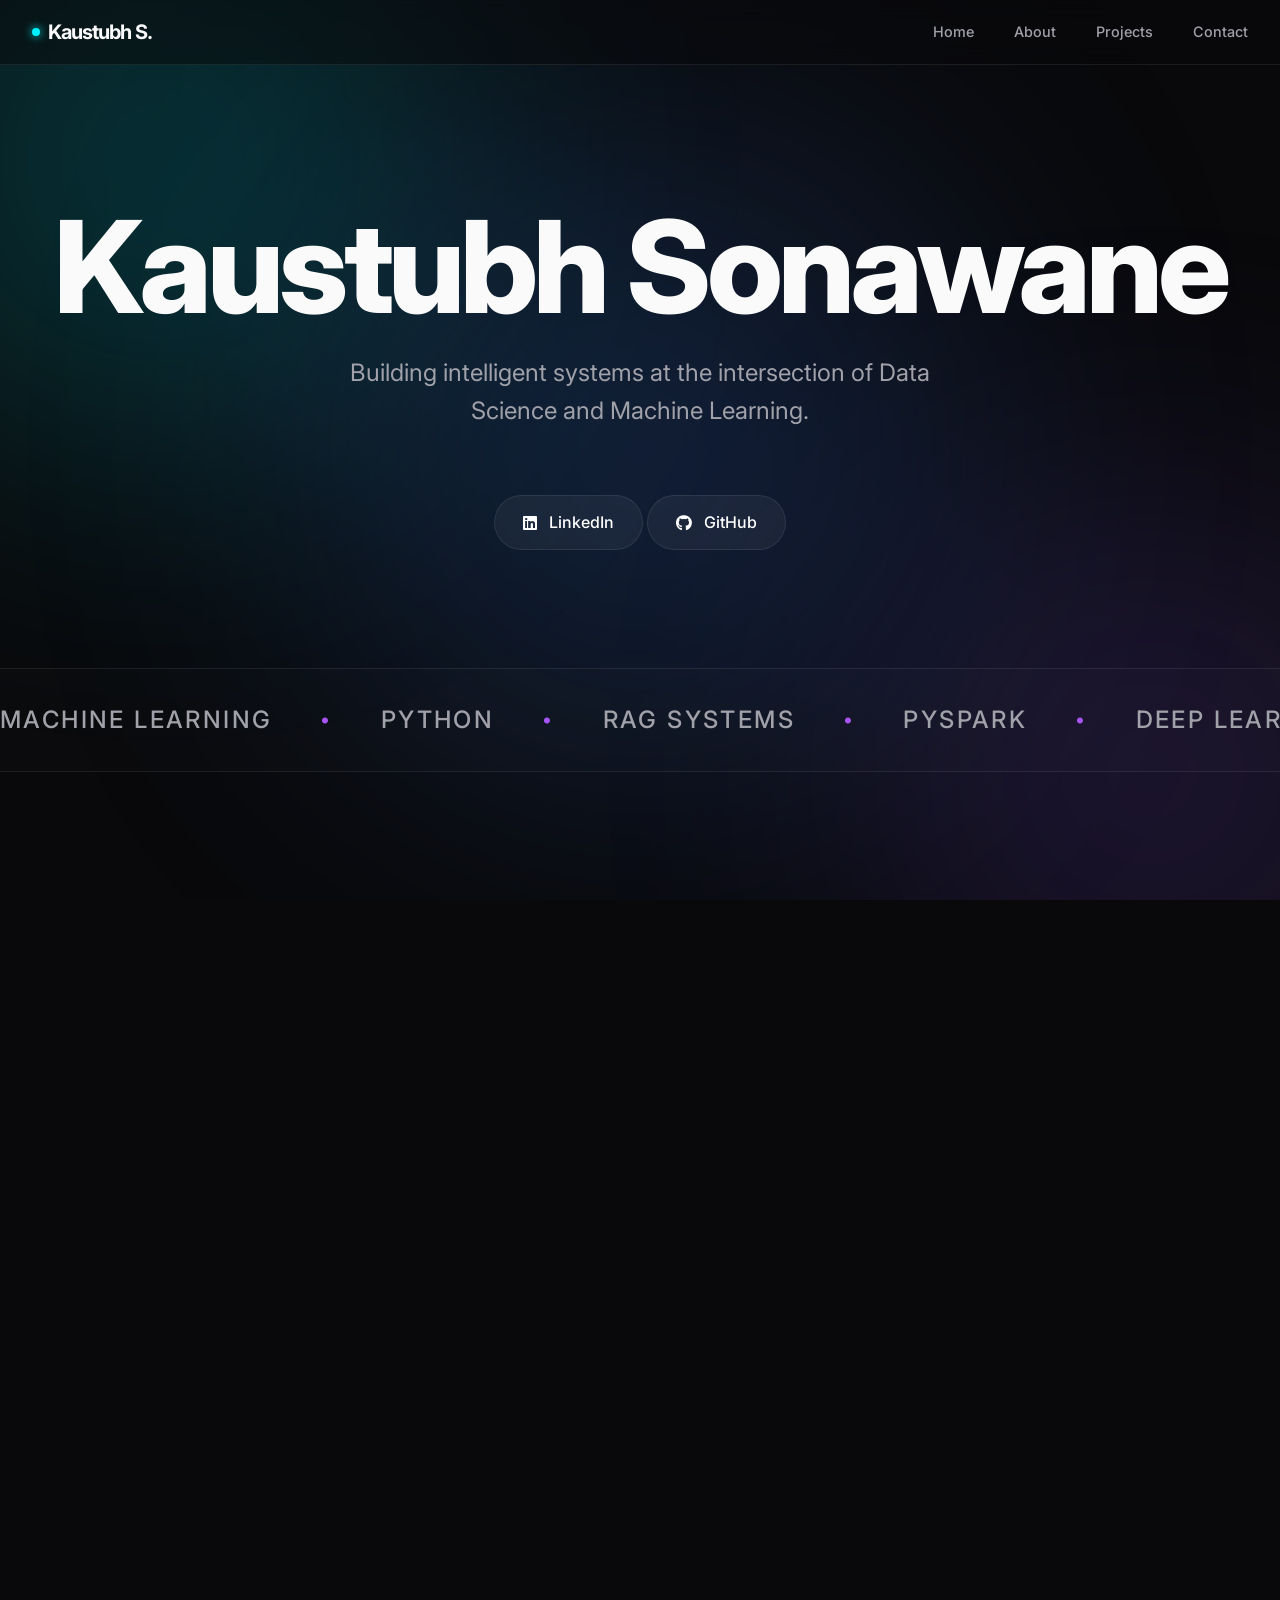
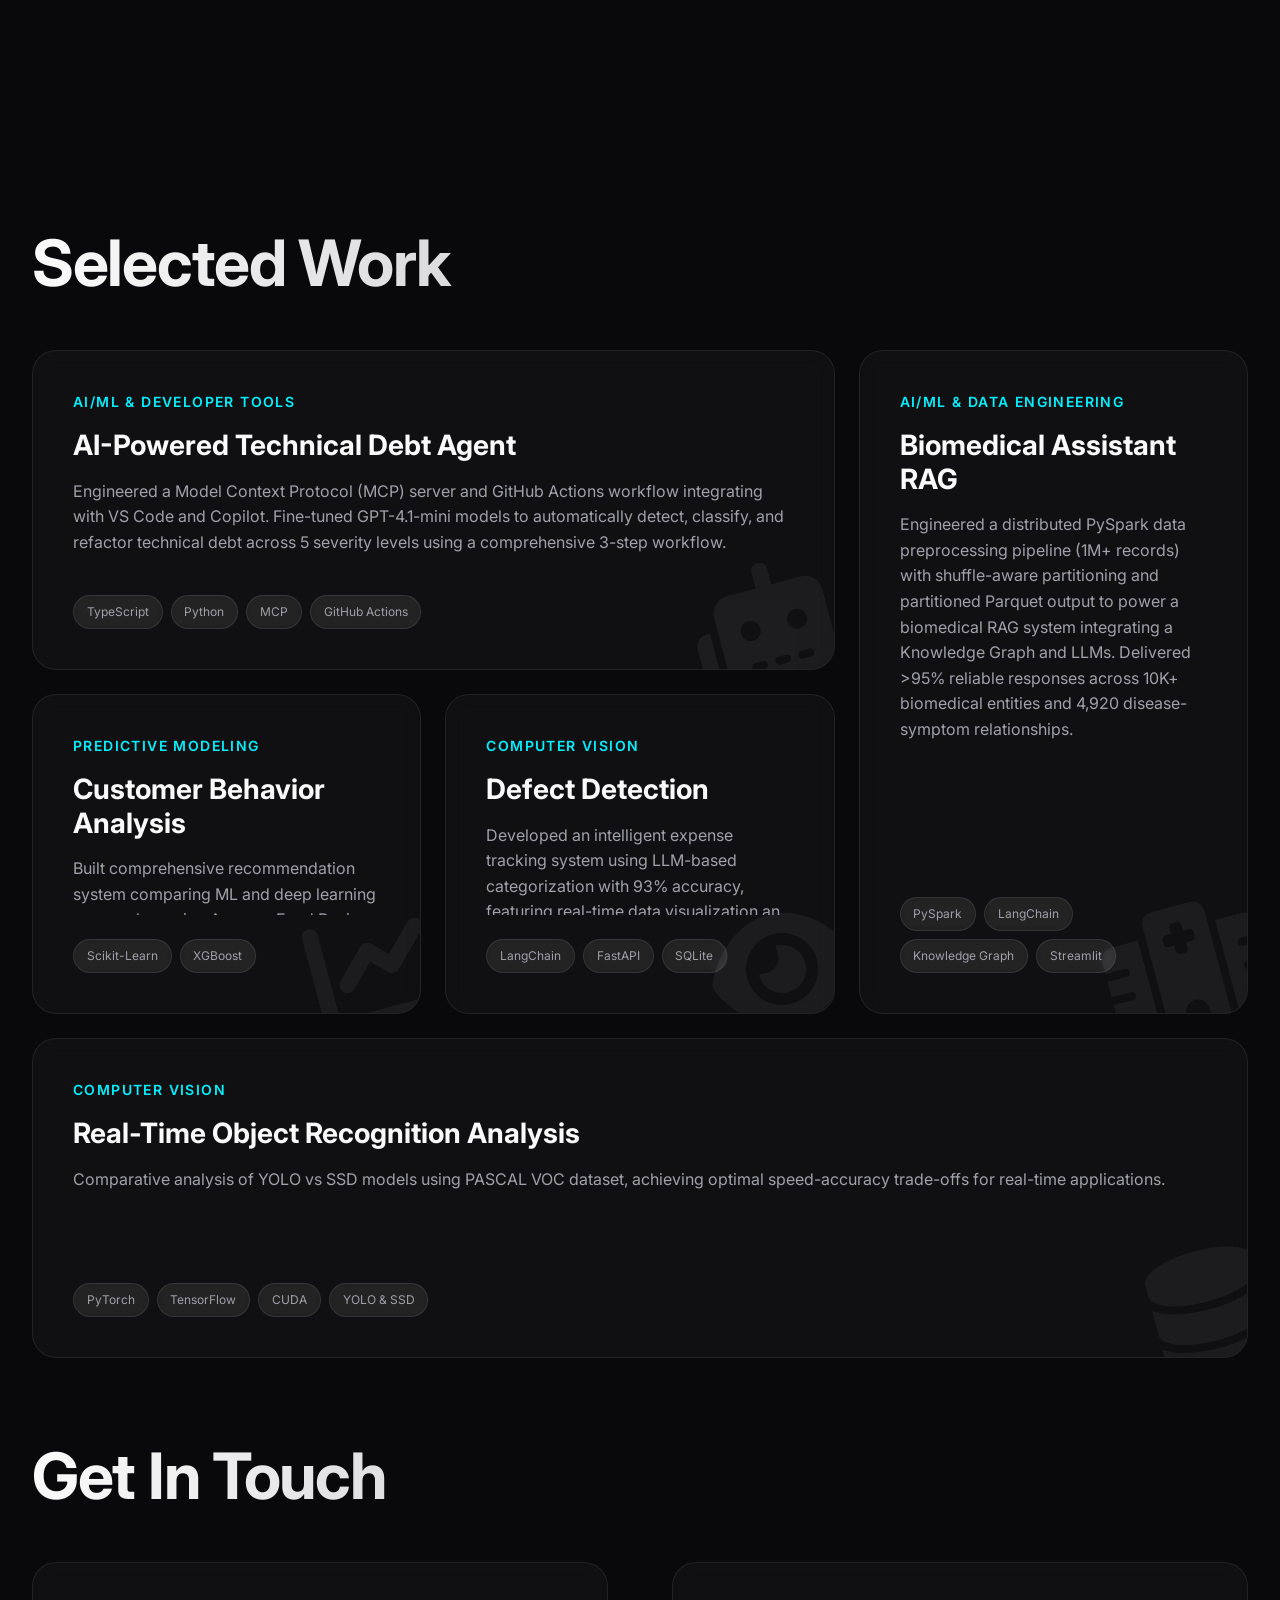
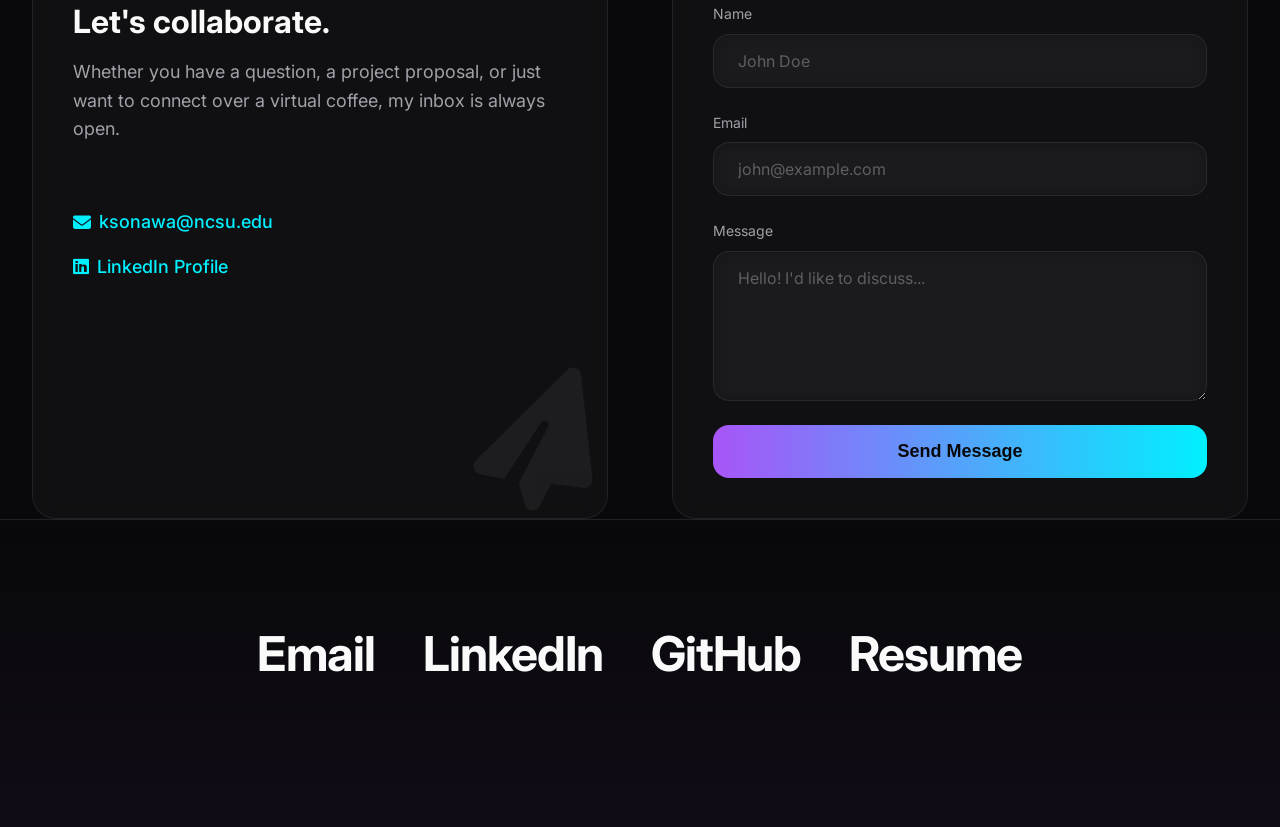
==== commit 227ba65e: "tried adjusting website scaling" ====
--- a/index.html
+++ b/index.html
@@ -54,6 +54,7 @@
 
         html {
             scroll-behavior: smooth;
+            -webkit-text-size-adjust: 100%; /* Prevents automatic font zooming/boosting on responsive displays */
         }
 
         /* --- Targeted Section Spacing --- */
@@ -211,10 +212,13 @@
         /* --- Aurora Background Effect --- */
         .aurora-container {
             position: fixed;
-            top: 0;
+            /* top: 0;
             left: 0;
             width: 100vw;
-            height: 100vh;
+            height: 100vh; */
+            inset: 0;
+            width: 100%;
+            height: 100%;
             z-index: -1;
             overflow: hidden;
             background-color: transparent;
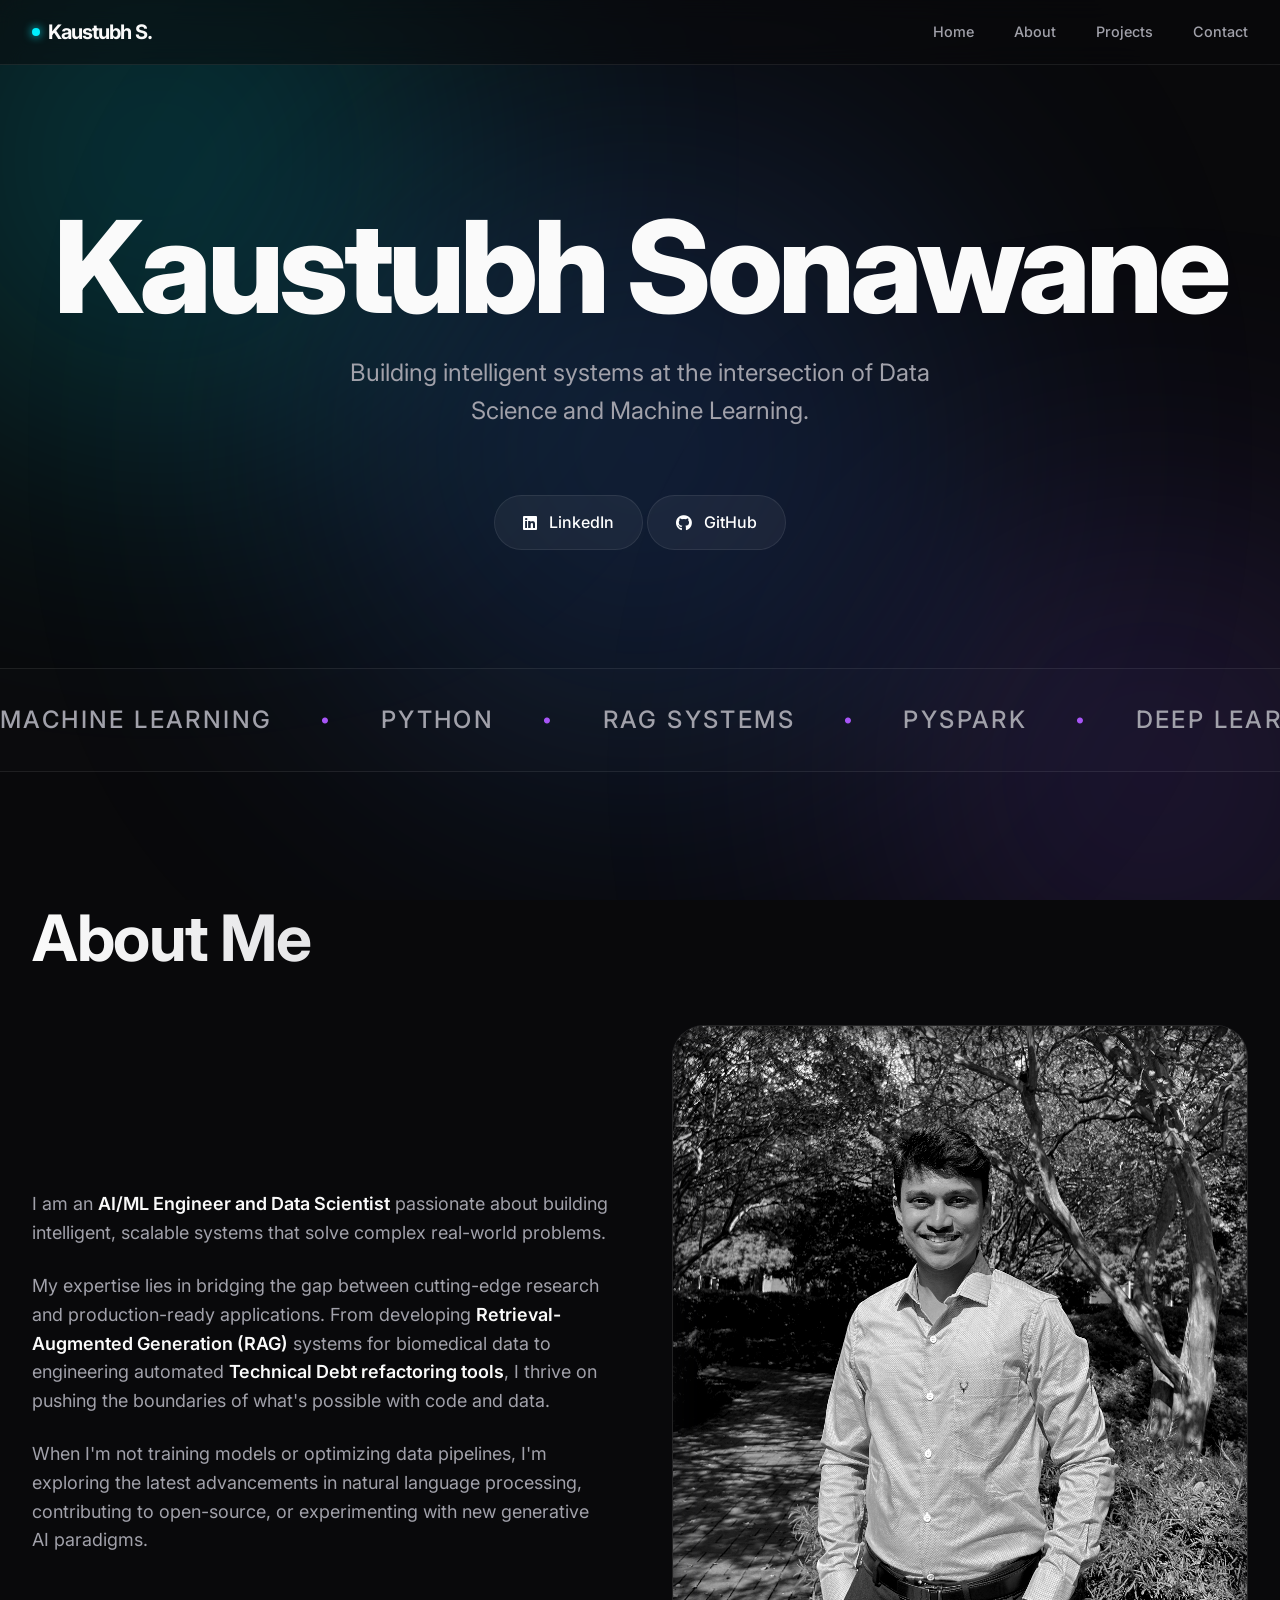
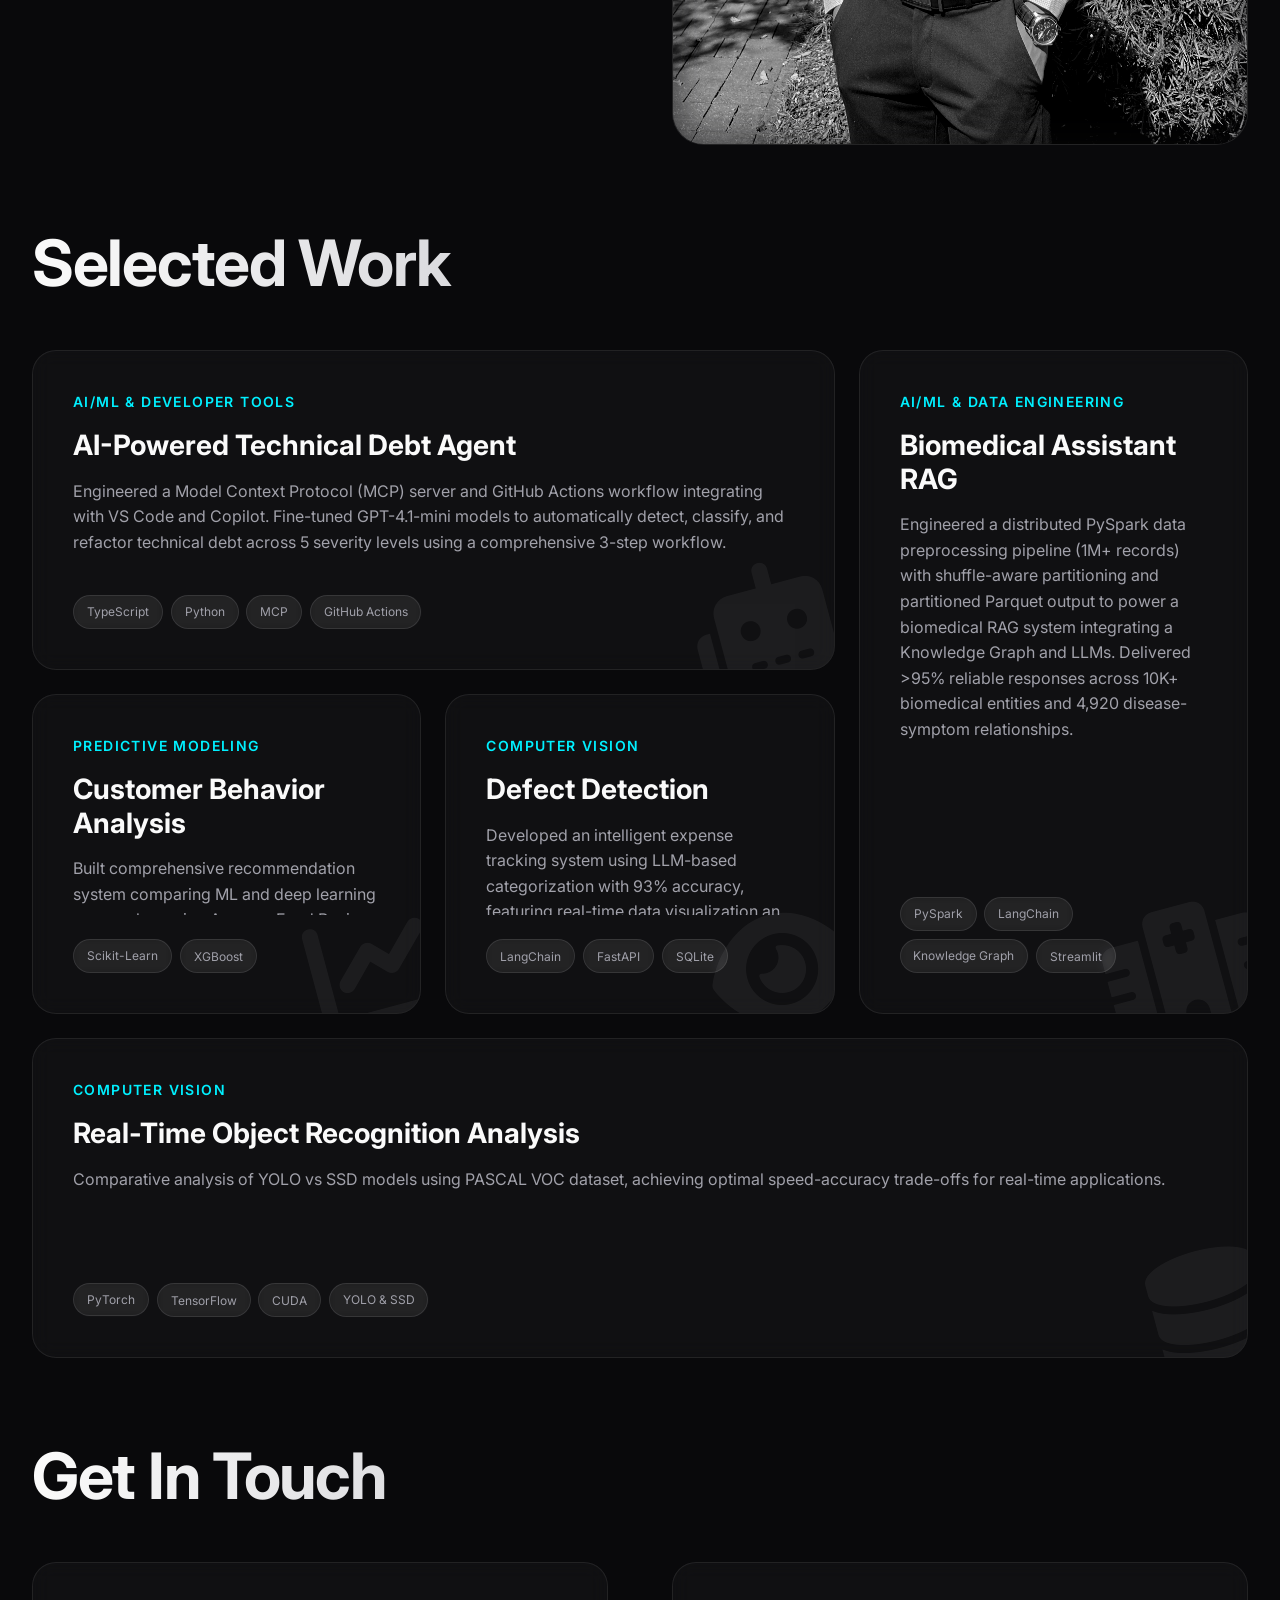
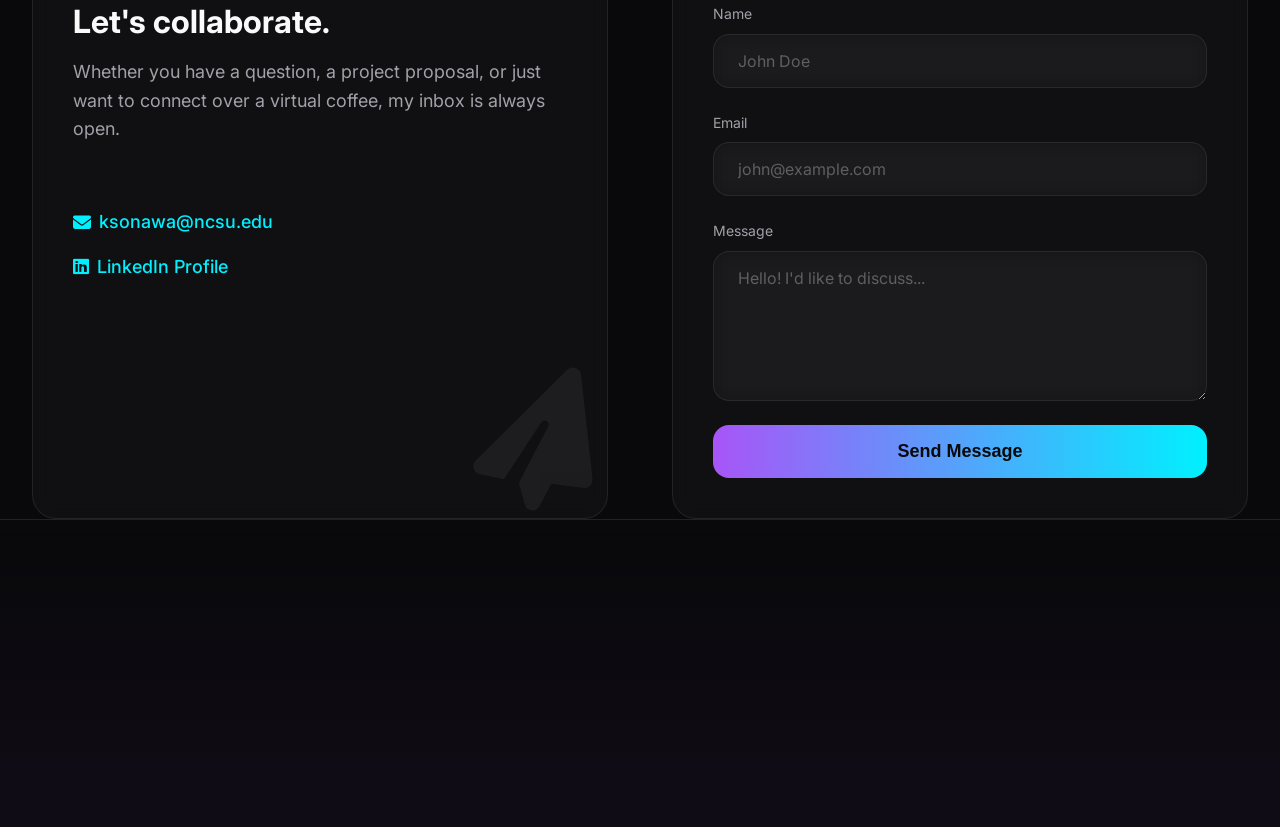
==== commit f6d8c7ba: "tried adjusting website scaling" ====
--- a/index.html
+++ b/index.html
@@ -54,7 +54,7 @@
 
         html {
             scroll-behavior: smooth;
-            -webkit-text-size-adjust: 100%; /* Prevents automatic font zooming/boosting on responsive displays */
+            /* -webkit-text-size-adjust: 100%; /* Prevents automatic font zooming/boosting on responsive displays */
         }
 
         /* --- Targeted Section Spacing --- */
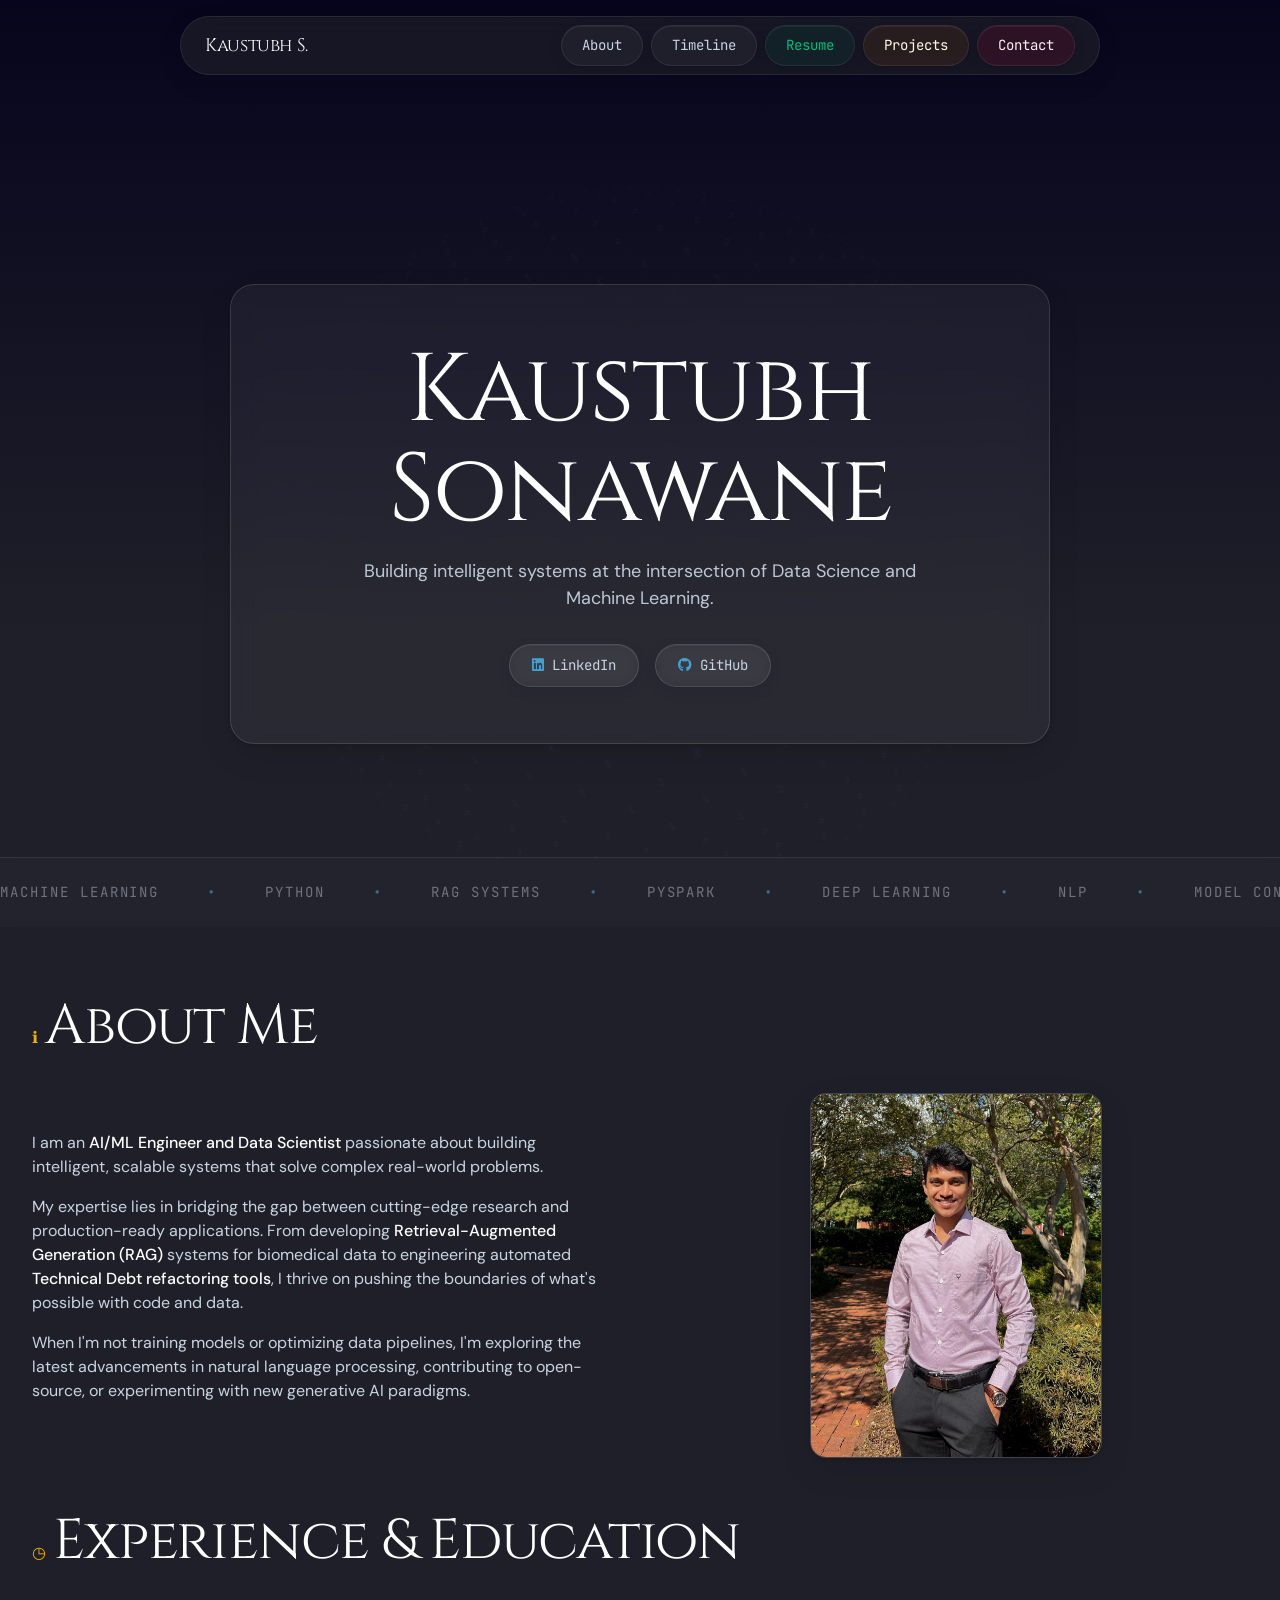
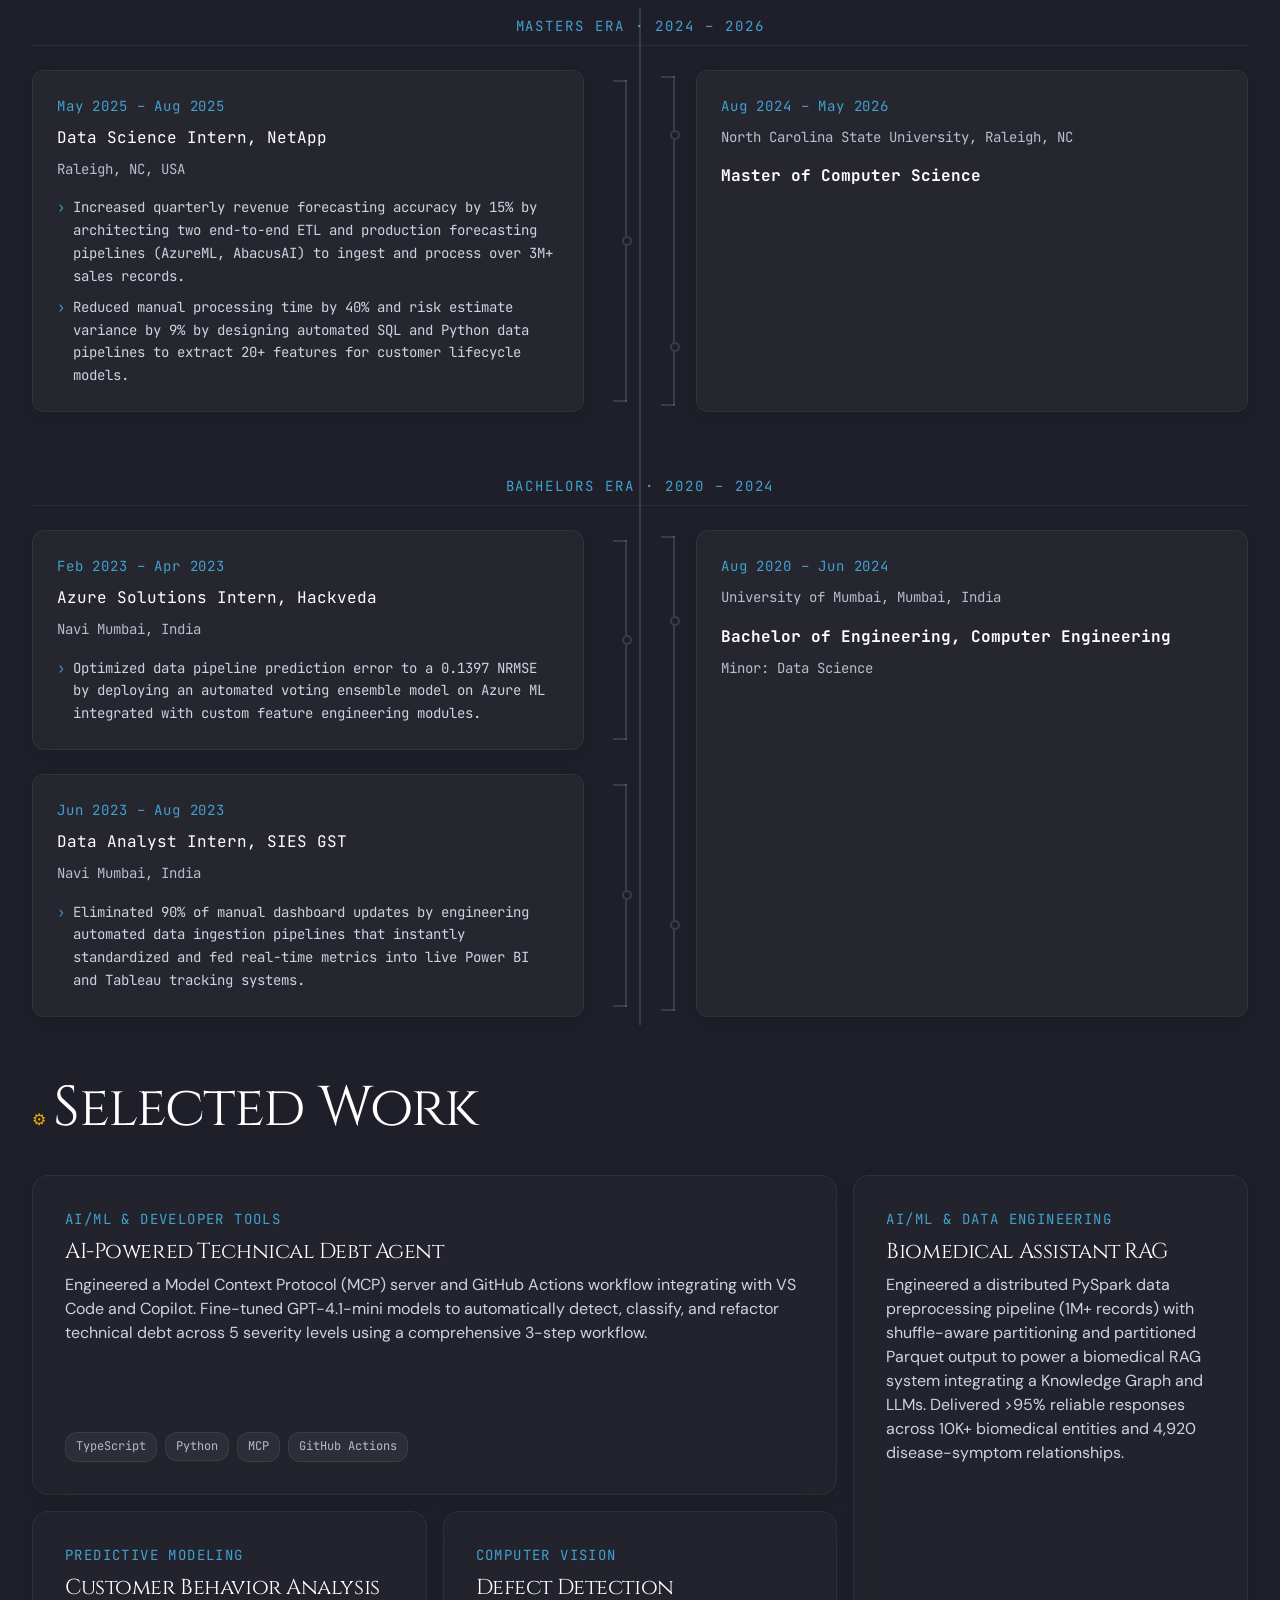
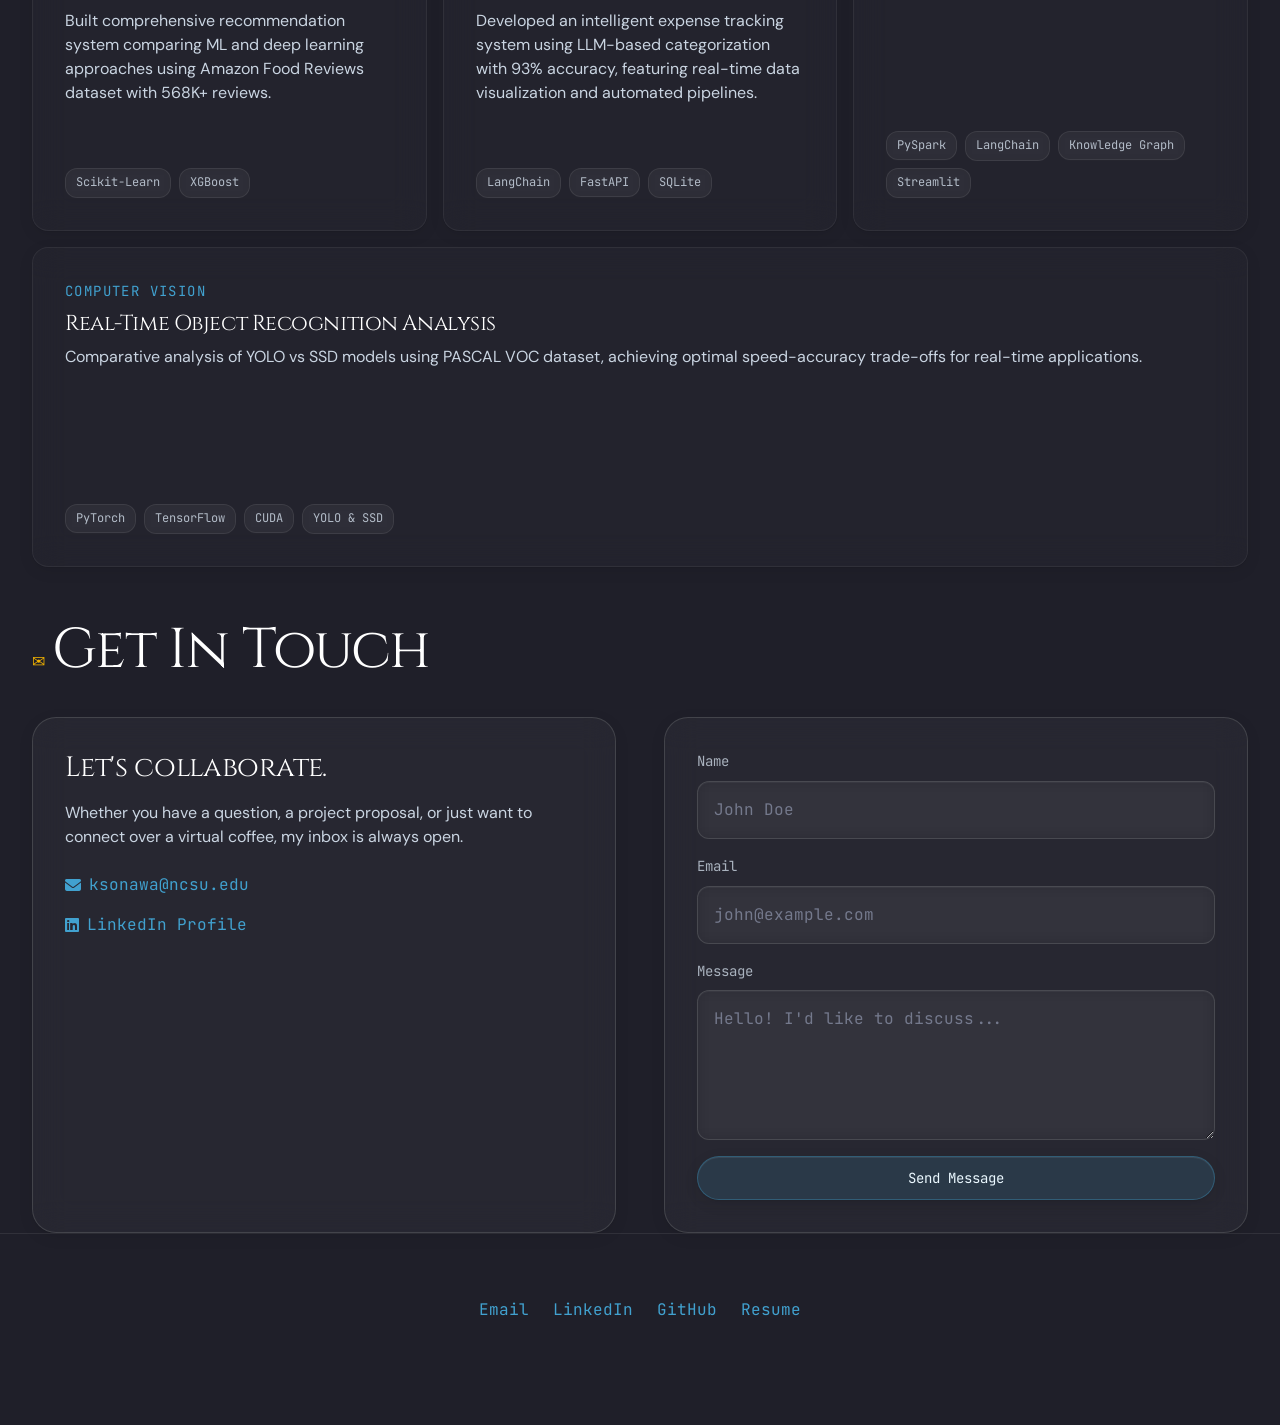
==== commit 706f5027: "revamped the website and fixed contact fform backend" ====
--- a/index.html
+++ b/index.html
@@ -4,71 +4,143 @@
     <meta charset="UTF-8">
     <meta name="viewport" content="width=device-width, initial-scale=1.0">
     <title>Kaustubh Sonawane - AI/ML Engineer</title>
-    
-    <!-- Inter Font -->
+
     <link rel="preconnect" href="https://fonts.googleapis.com">
     <link rel="preconnect" href="https://fonts.gstatic.com" crossorigin>
-    <link href="https://fonts.googleapis.com/css2?family=Inter:wght@300;400;500;600;700;800;900&display=swap" rel="stylesheet">
-    
-    <!-- Icons -->
+    <link href="https://fonts.googleapis.com/css2?family=Cinzel:wght@400;500&family=DM+Sans:wght@400;500&family=JetBrains+Mono:wght@400&family=Playfair+Display:wght@400;500&display=swap" rel="stylesheet">
+
     <link rel="stylesheet" href="https://cdnjs.cloudflare.com/ajax/libs/font-awesome/6.4.0/css/all.min.css">
 
     <style>
-        /* --- CSS Variables --- */
         :root {
-            /* Zinc 950 base */
-            --bg-main: #09090b;
-            --bg-card: rgba(255, 255, 255, 0.03);
-            --border-color: rgba(255, 255, 255, 0.08);
-            
-            /* Accents */
-            --accent-neon: #00f0ff;
-            --accent-neon-rgb: 0, 240, 255;
-            --accent-purple: #a855f7;
-            --accent-purple-rgb: 168, 85, 247;
-            
-            /* Typography */
-            --text-primary: #fafafa;
-            --text-secondary: #a1a1aa;
-        }
-
-        /* --- Reset & Base --- */
+            --color-night-sky: #1f1f29;
+            --color-cosmic-void: #06051d;
+            --gradient-canvas: linear-gradient(0deg, #1f1f29 30%, #06051d 100%);
+            --color-mist: #cad5e2;
+            --color-fog: #dee2de;
+            --color-ghost-white: #ffffff;
+            --color-ice-blue: #ebf8ff;
+            --color-action-azure: #41a1cf;
+            --color-cofounder-blue: #0081c0;
+            --color-specimen-green: #00bc7d;
+            --color-warning-amber: #f0b100;
+            --color-deep-slate: #8b92a8;
+            --color-crimson-depth: #8b0836;
+            --color-login-text: #fff1f2;
+            --color-explore-text: #fefce8;
+
+            --glass-fill: rgba(255, 255, 255, 0.04);
+            --glass-card: rgba(255, 255, 255, 0.03);
+            --glass-hero: rgba(222, 226, 222, 0.05);
+            --glass-nav: rgba(31, 31, 41, 0.65);
+            --glass-input: rgba(255, 255, 255, 0.02);
+            --glass-border: rgba(255, 255, 255, 0.06);
+            --hairline: rgba(222, 226, 222, 0.15);
+            --hairline-soft: rgba(255, 255, 255, 0.08);
+            --timeline-line: rgba(222, 226, 222, 0.15);
+
+            --font-display: 'Cinzel', 'Playfair Display', Georgia, serif;
+            --font-jetbrains-mono: 'JetBrains Mono', ui-monospace, monospace;
+            --font-dm-sans: 'DM Sans', ui-sans-serif, system-ui, sans-serif;
+
+            --text-caption: 14px;
+            --leading-caption: 1.63;
+            --text-body: 16px;
+            --leading-body: 1.5;
+            --text-heading: clamp(1.875rem, 5vw, 3.5rem);
+            --leading-heading: 1.25;
+
+            --font-weight-regular: 400;
+            --font-weight-medium: 500;
+
+            --spacing-8: 8px;
+            --spacing-16: 16px;
+            --spacing-24: 24px;
+            --spacing-32: 32px;
+            --spacing-48: 48px;
+            --spacing-64: 64px;
+
+            --page-max-width: 1280px;
+            --card-padding: 32px;
+
+            --radius-glass-sm: 12px;
+            --radius-glass-md: 16px;
+            --radius-glass-lg: 24px;
+            --radius-bento: 16px;
+            --radius-nav: 50.496px;
+            --radius-buttons: 9999px;
+            --nav-max-width: 920px;
+
+            --shadow-elevated:
+                rgba(0, 0, 0, 0.08) 0px 1px 1px 0px,
+                rgba(0, 0, 0, 0.08) 0px 4px 15px 0px;
+            --shadow-deep:
+                rgba(0, 0, 0, 0.12) 0px 2px 4px 0px,
+                rgba(0, 0, 0, 0.1) 0px 12px 32px 0px;
+            --shadow-nav:
+                rgba(0, 0, 0, 0.06) 0px 1px 2px 0px,
+                rgba(0, 0, 0, 0.12) 0px 8px 24px 0px;
+
+            --blur-glass: blur(16px);
+            --blur-nav: blur(16px);
+            --blur-bento: blur(16px);
+            --blur-input: blur(8px);
+            --glow-azure: rgba(65, 161, 207, 0.08);
+            --glow-violet: rgba(99, 102, 241, 0.2);
+        }
+
         * {
             margin: 0;
             padding: 0;
             box-sizing: border-box;
         }
 
-        body {
-            font-family: 'Inter', sans-serif;
-            background-color: var(--bg-main);
-            color: var(--text-primary);
-            overflow-x: hidden;
-            line-height: 1.6;
-        }
-
-        ::selection {
-            background-color: rgba(var(--accent-purple-rgb), 0.3);
-            color: var(--accent-neon);
-        }
-
         html {
             scroll-behavior: smooth;
-            /* -webkit-text-size-adjust: 100%; /* Prevents automatic font zooming/boosting on responsive displays */
-        }
-
-        /* --- Targeted Section Spacing --- */
-        /* Pushes the Projects section away from About Me (top) and Contact (bottom) */
+        }
+
+        body {
+            font-family: var(--font-jetbrains-mono);
+            font-weight: var(--font-weight-regular);
+            font-size: var(--text-body);
+            line-height: var(--leading-body);
+            background: var(--gradient-canvas);
+            background-color: var(--color-night-sky);
+            background-attachment: fixed;
+            color: var(--color-mist);
+            overflow-x: hidden;
+            min-height: 100vh;
+        }
+
+        ::selection {
+            background-color: rgba(65, 161, 207, 0.28);
+            color: var(--color-ice-blue);
+        }
+
+        .glass-surface {
+            background: var(--glass-fill);
+            backdrop-filter: var(--blur-glass);
+            -webkit-backdrop-filter: var(--blur-glass);
+            border: 1px solid var(--hairline);
+            box-shadow: var(--shadow-elevated);
+        }
+
+        #timeline {
+            margin-top: var(--spacing-48) !important;
+            margin-bottom: var(--spacing-48) !important;
+        }
+
+        #projects,
         #work {
-            margin-top: 5rem !important;
-            margin-bottom: 5rem !important;
-        }
-
-        /* --- Loading Screen --- */
+            margin-top: var(--spacing-48) !important;
+            margin-bottom: var(--spacing-48) !important;
+        }
+
+        /* Loading */
         .loading-screen {
             position: fixed;
             inset: 0;
-            background-color: var(--bg-main);
+            background: var(--gradient-canvas);
             z-index: 9999;
             display: flex;
             flex-direction: column;
@@ -76,264 +148,301 @@
             align-items: center;
             transition: opacity 0.5s ease, visibility 0.5s ease;
         }
-        
+
         .loader-circle {
-            width: 50px;
-            height: 50px;
-            border: 3px solid var(--border-color);
-            border-top-color: var(--accent-neon);
+            width: 40px;
+            height: 40px;
+            border: 2px solid var(--hairline-soft);
+            border-top-color: var(--color-action-azure);
             border-radius: 50%;
             animation: spin 1s linear infinite;
-            margin-bottom: 1rem;
-            box-shadow: 0 0 15px rgba(var(--accent-neon-rgb), 0.2);
-        }
-        
+            margin-bottom: var(--spacing-16);
+        }
+
         .loader-text {
-            color: var(--accent-purple);
-            font-weight: 500;
-            letter-spacing: 0.1em;
+            font-family: var(--font-jetbrains-mono);
+            font-size: var(--text-caption);
+            color: var(--color-mist);
+            letter-spacing: 0.08em;
             text-transform: uppercase;
-            font-size: 0.875rem;
-        }
-
-        /* --- Layout & Typography --- */
+        }
+
         .container {
-            max-width: 1280px;
+            max-width: var(--page-max-width);
             margin: 0 auto;
-            padding: 0 2rem;
+            padding: 0 var(--spacing-32);
         }
 
         section {
-            padding: 8rem 0;
-        }
-
-        h1, h2, h3, h4 {
-            line-height: 1.2;
-            font-weight: 700;
-        }
-
-        .section-title {
-            font-size: clamp(2.5rem, 5vw, 4rem);
-            margin-bottom: 3rem;
+            padding: var(--spacing-64) 0;
+        }
+
+        /* Section headings */
+        .section-heading {
+            display: flex;
+            align-items: baseline;
+            gap: var(--spacing-8);
+            font-family: var(--font-display);
+            font-size: var(--text-heading);
+            font-weight: var(--font-weight-regular);
+            line-height: var(--leading-heading);
             letter-spacing: -0.02em;
-            background: linear-gradient(to right, var(--text-primary), var(--text-secondary));
-            -webkit-background-clip: text;
-            -webkit-text-fill-color: transparent;
+            color: var(--color-ghost-white);
+            margin-bottom: var(--spacing-32);
+        }
+
+        .section-heading-icon {
+            font-family: var(--font-jetbrains-mono);
+            font-size: 16px;
+            color: var(--color-warning-amber);
+            line-height: 1;
+            flex-shrink: 0;
+        }
+
+        /* Navigation — floating capsule */
+        nav {
+            position: sticky;
+            top: 0;
+            width: 100%;
+            z-index: 100;
+            padding: var(--spacing-16) var(--spacing-24);
+            background: transparent;
+            pointer-events: none;
+        }
+
+        .nav-shell {
+            max-width: var(--nav-max-width);
+            margin: 0 auto;
+            pointer-events: auto;
+        }
+
+        .nav-capsule {
+            background: var(--glass-nav);
+            backdrop-filter: var(--blur-nav);
+            -webkit-backdrop-filter: var(--blur-nav);
+            border: 1px solid var(--hairline-soft);
+            border-radius: var(--radius-nav);
+            box-shadow: var(--shadow-nav);
+        }
+
+        .nav-content {
+            display: flex;
+            justify-content: space-between;
+            align-items: center;
+            padding: var(--spacing-8) var(--spacing-24);
+            gap: var(--spacing-16);
+        }
+
+        .logo {
+            font-family: var(--font-display);
+            font-size: 1.125rem;
+            font-weight: var(--font-weight-regular);
+            text-decoration: none;
+            color: var(--color-ghost-white);
+            letter-spacing: -0.02em;
+        }
+
+        .nav-links {
+            display: flex;
+            flex-wrap: wrap;
+            gap: var(--spacing-8);
+            align-items: center;
+        }
+
+        .specimen-pill,
+        .nav-btn {
+            display: inline-flex;
+            align-items: center;
+            padding: var(--spacing-8) 20px;
+            border-radius: var(--radius-buttons);
+            border: 1px solid var(--hairline-soft);
+            font-family: var(--font-jetbrains-mono);
+            font-size: var(--text-caption);
+            font-weight: var(--font-weight-regular);
+            line-height: var(--leading-caption);
+            text-decoration: none;
+            box-shadow: var(--shadow-elevated), inset 0 1px 0 rgba(255, 255, 255, 0.06);
+            transition: background 0.25s ease, border-color 0.25s ease, color 0.25s ease, box-shadow 0.25s ease;
+        }
+
+        .specimen-pill--neutral,
+        .nav-btn {
+            background: rgba(255, 255, 255, 0.04);
+            color: var(--color-mist);
+        }
+
+        .specimen-pill--neutral:hover,
+        .nav-btn:hover {
+            background: rgba(255, 255, 255, 0.08);
+            border-color: var(--hairline);
+            color: var(--color-ghost-white);
+        }
+
+        .specimen-pill--green {
+            background: rgba(0, 79, 59, 0.2);
+            color: var(--color-specimen-green);
+        }
+
+        .specimen-pill--green:hover {
+            background: rgba(0, 79, 59, 0.32);
+            border-color: rgba(0, 188, 125, 0.35);
+            box-shadow: var(--shadow-elevated), 0 0 18px rgba(0, 188, 125, 0.12);
+        }
+
+        .specimen-pill--amber {
+            background: rgba(115, 62, 10, 0.2);
+            color: var(--color-explore-text);
+        }
+
+        .specimen-pill--amber:hover {
+            background: rgba(115, 62, 10, 0.32);
+            border-color: rgba(240, 177, 0, 0.3);
+            box-shadow: var(--shadow-elevated), 0 0 18px rgba(240, 177, 0, 0.1);
+        }
+
+        .specimen-pill--crimson {
+            background: rgba(139, 8, 54, 0.2);
+            color: var(--color-login-text);
+        }
+
+        .specimen-pill--crimson:hover {
+            background: rgba(139, 8, 54, 0.32);
+            border-color: rgba(255, 32, 86, 0.35);
+            box-shadow: var(--shadow-elevated), 0 0 18px rgba(139, 8, 54, 0.15);
+        }
+
+        .mobile-toggle {
+            display: none;
+            background: rgba(255, 255, 255, 0.03);
+            border: 1px solid var(--hairline-soft);
+            border-radius: var(--radius-glass-sm);
+            color: var(--color-mist);
+            font-size: 1rem;
+            padding: var(--spacing-8) 12px;
+            cursor: pointer;
+            backdrop-filter: var(--blur-input);
+            -webkit-backdrop-filter: var(--blur-input);
+        }
+
+        /* Hero + ASCII */
+        .hero {
+            min-height: 100vh;
+            display: flex;
+            flex-direction: column;
+            position: relative;
+            padding-top: 5rem;
+            overflow: hidden;
+        }
+
+        .ascii-canvas {
+            position: absolute;
+            inset: 0;
+            width: 100%;
+            height: 100%;
+            z-index: 0;
+            pointer-events: none;
+        }
+
+        .hero-content-wrapper {
+            position: relative;
+            z-index: 1;
+            flex-grow: 1;
+            display: flex;
+            flex-direction: column;
+            justify-content: center;
+            align-items: center;
+            text-align: center;
+            padding: var(--spacing-24) 0;
+        }
+
+        .hero-glass-card {
+            background: var(--glass-hero);
+            backdrop-filter: blur(12px);
+            -webkit-backdrop-filter: blur(12px);
+            border: 1px solid var(--hairline);
+            border-radius: var(--radius-glass-lg);
+            box-shadow: var(--shadow-deep);
+            padding: clamp(2rem, 5vw, 3.5rem) clamp(1.5rem, 6vw, 4rem);
+            max-width: 820px;
+            width: 100%;
+            opacity: 0;
+            animation: fadeUp 1s ease forwards 0.15s;
+        }
+
+        .hero-title {
+            font-family: var(--font-display);
+            font-size: clamp(3rem, 8vw, 6rem);
+            font-weight: var(--font-weight-regular);
+            line-height: 1.05;
+            color: var(--color-ghost-white);
+            margin-bottom: var(--spacing-16);
+            letter-spacing: -0.02em;
+        }
+
+        .hero-subtitle {
+            font-family: var(--font-dm-sans);
+            font-size: clamp(1rem, 2vw, 1.125rem);
+            font-weight: var(--font-weight-regular);
+            line-height: var(--leading-body);
+            color: var(--color-mist);
+            max-width: 560px;
+            margin: 0 auto var(--spacing-32);
+            opacity: 0.92;
+        }
+
+        .hero-actions {
+            display: flex;
+            flex-wrap: wrap;
+            gap: var(--spacing-16);
+            justify-content: center;
         }
 
         .btn {
             display: inline-flex;
             align-items: center;
-            gap: 0.75rem;
-            padding: 0.875rem 1.75rem;
-            background: rgba(255, 255, 255, 0.05);
-            border: 1px solid var(--border-color);
-            border-radius: 999px;
-            color: #fff;
+            gap: var(--spacing-8);
+            padding: 10px 22px;
+            background: rgba(255, 255, 255, 0.04);
+            backdrop-filter: var(--blur-input);
+            -webkit-backdrop-filter: var(--blur-input);
+            border: 1px solid var(--hairline);
+            border-radius: var(--radius-buttons);
+            color: var(--color-mist);
+            font-family: var(--font-jetbrains-mono);
+            font-size: var(--text-caption);
+            font-weight: var(--font-weight-regular);
             text-decoration: none;
-            font-weight: 500;
-            transition: all 0.3s ease;
-            cursor: pointer;
+            box-shadow: var(--shadow-elevated), inset 0 1px 0 rgba(255, 255, 255, 0.06);
+            transition: background 0.25s ease, border-color 0.25s ease, color 0.25s ease, box-shadow 0.25s ease;
         }
 
         .btn:hover {
-            background: var(--accent-neon-dim);
-            border-color: var(--accent-neon);
-            box-shadow: 0 0 20px var(--accent-neon-dim);
-        }
-
-        /* --- Navigation --- */
-        nav {
-            position: fixed;
-            top: 0;
+            background: rgba(65, 161, 207, 0.14);
+            border-color: rgba(65, 161, 207, 0.4);
+            color: var(--color-ice-blue);
+            box-shadow:
+                var(--shadow-elevated),
+                0 0 24px rgba(65, 161, 207, 0.12);
+        }
+
+        .btn i {
+            color: var(--color-action-azure);
+        }
+
+        /* Marquee */
+        .marquee-wrapper {
+            position: relative;
+            z-index: 1;
             width: 100%;
-            z-index: 100;
-            background: rgba(9, 9, 11, 0.5);
-            backdrop-filter: blur(12px);
-            -webkit-backdrop-filter: blur(12px);
-            border-bottom: 1px solid var(--border-color);
-            padding: 1rem 0;
-            transition: all 0.3s ease;
-        }
-
-        .nav-content {
-            display: flex;
-            justify-content: space-between;
-            align-items: center;
-        }
-
-        .logo {
-            font-size: 1.25rem;
-            font-weight: 700;
-            letter-spacing: -0.05em;
-            text-decoration: none;
-            color: var(--text-primary);
-            display: flex;
-            align-items: center;
-            gap: 0.5rem;
-        }
-
-        .logo-dot {
-            width: 8px;
-            height: 8px;
-            background-color: var(--accent-neon);
-            border-radius: 50%;
-            box-shadow: 0 0 10px var(--accent-neon);
-        }
-
-        .nav-links {
-            display: flex;
-            gap: 2.5rem;
-            align-items: center;
-        }
-
-        .nav-link {
-            color: var(--text-secondary);
-            text-decoration: none;
-            font-size: 0.9rem;
-            font-weight: 500;
-            transition: color 0.3s, text-shadow 0.3s;
-        }
-
-        .nav-link:hover {
-            color: var(--text-primary);
-            text-shadow: 0 0 10px rgba(255, 255, 255, 0.3);
-        }
-
-        .mobile-toggle {
-            display: none;
-            background: transparent;
-            border: none;
-            color: var(--text-primary);
-            font-size: 1.5rem;
-            cursor: pointer;
-        }
-
-        /* --- Aurora Background Effect --- */
-        .aurora-container {
-            position: fixed;
-            /* top: 0;
-            left: 0;
-            width: 100vw;
-            height: 100vh; */
-            inset: 0;
-            width: 100%;
-            height: 100%;
-            z-index: -1;
+            padding: var(--spacing-24) 0;
+            border-top: 1px solid var(--hairline-soft);
+            background: rgba(255, 255, 255, 0.02);
+            backdrop-filter: blur(8px);
+            -webkit-backdrop-filter: blur(8px);
             overflow: hidden;
-            background-color: transparent;
-            pointer-events: none;
-        }
-        
-        .aurora-blob {
-            position: absolute;
-            border-radius: 50%;
-            filter: blur(140px);
-            opacity: 0.2; /* Low opacity ensures text remains readable */
-            transition: transform 0.5s ease-out;
-            will-change: transform;
-        }
-        
-        .aurora-blob-1 {
-            width: 45vw; height: 45vw;
-            background: var(--accent-neon);
-            top: -10vw; left: -10vw;
-            animation: aurora-float-1 14s infinite alternate ease-in-out;
-        }
-        
-        .aurora-blob-2 {
-            width: 40vw; height: 40vw;
-            background: #8b5cf6; /* Purple */
-            bottom: -10vw; right: -10vw;
-            animation: aurora-float-2 18s infinite alternate ease-in-out;
-        }
-        
-        .aurora-blob-3 {
-            width: 50vw; height: 50vw;
-            background: #3b82f6; /* Blue */
-            top: 50%; left: 50%;
-            transform: translate(-50%, -50%);
-            animation: aurora-float-3 20s infinite alternate ease-in-out;
-        }
-
-        @keyframes aurora-float-1 { 
-            0% { transform: translate(0, 0) scale(1); } 
-            100% { transform: translate(15vw, 10vw) scale(1.1); } 
-        }
-        @keyframes aurora-float-2 { 
-            0% { transform: translate(0, 0) scale(1); } 
-            100% { transform: translate(-10vw, -15vw) scale(1.2); } 
-        }
-        @keyframes aurora-float-3 { 
-            0% { transform: translate(-50%, -50%) scale(1); } 
-            100% { transform: translate(-40%, -60%) scale(1.15); } 
-        }
-
-        /* --- Hero Section --- */
-        .hero {
-            min-height: 100vh;
-            display: flex;
-            flex-direction: column;
-            position: relative;
-            padding-top: 5rem;
-        }
-
-        .hero-content-wrapper {
-            flex-grow: 1;
-            display: flex;
-            flex-direction: column;
-            justify-content: center;
-            align-items: center;
-        }
-
-        .hero-bg-glow {
-            position: absolute;
-            top: 50%;
-            left: 50%;
-            transform: translate(-50%, -50%);
-            width: 60vw;
-            height: 60vw;
-            background: radial-gradient(circle, rgba(var(--accent-purple-rgb), 0.15) 0%, rgba(var(--bg-main), 0) 70%);
-            z-index: -1;
-            pointer-events: none;
-        }
-
-        .hero-title {
-            font-size: clamp(3rem, 10vw, 8rem);
-            font-weight: 800;
-            letter-spacing: -0.04em;
-            text-align: center;
-            margin-bottom: 1rem;
-            line-height: 1.1;
-            opacity: 0;
-            transform: translateY(30px);
-            animation: fadeUp 1s ease forwards 0.2s;
-        }
-
-        .hero-subtitle {
-            font-size: clamp(1.2rem, 2vw, 1.5rem);
-            color: var(--text-secondary);
-            font-weight: 400;
-            text-align: center;
-            max-width: 600px;
-            margin-bottom: 4rem;
-            opacity: 0;
-            transform: translateY(30px);
-            animation: fadeUp 1s ease forwards 0.4s;
-        }
-
-        /* --- Marquee Section --- */
-        .marquee-wrapper {
-            width: 100%;
-            padding: 2rem 0;
-            border-top: 1px solid var(--border-color);
-            border-bottom: 1px solid var(--border-color);
-            background: rgba(255, 255, 255, 0.01);
-            overflow: hidden;
-            position: relative;
+            margin-top: auto;
             opacity: 0;
             animation: fadeIn 1s ease forwards 0.6s;
-            margin-top: auto; /* Pushes marquee to the bottom of the hero */
         }
 
         .marquee-track {
@@ -349,133 +458,413 @@
         .marquee-content {
             display: flex;
             align-items: center;
-            gap: 3rem;
-            padding-right: 3rem;
+            gap: var(--spacing-48);
+            padding-right: var(--spacing-48);
         }
 
         .marquee-item {
-            font-size: 1.5rem;
-            font-weight: 500;
-            color: var(--text-secondary);
+            font-family: var(--font-jetbrains-mono);
+            font-size: var(--text-caption);
+            font-weight: var(--font-weight-regular);
+            color: rgba(202, 213, 226, 0.45);
             text-transform: uppercase;
-            letter-spacing: 0.1em;
+            letter-spacing: 0.14em;
             display: flex;
             align-items: center;
-            gap: 3rem;
-            transition: color 0.3s ease;
-        }
-
-        .marquee-item:hover {
-            color: var(--accent-neon);
-            text-shadow: 0 0 15px rgba(var(--accent-neon-rgb), 0.5);
+            gap: var(--spacing-48);
         }
 
         .marquee-dot {
-            color: var(--accent-purple);
-            font-size: 1.2rem;
-        }
-
-        /* --- About Section --- */
+            color: var(--color-action-azure);
+            opacity: 0.6;
+        }
+
+        /* About */
         .about-grid {
             display: grid;
             grid-template-columns: 1fr 1fr;
-            gap: 4rem;
+            gap: var(--spacing-48);
             align-items: center;
         }
 
+        .about-text {
+            font-family: var(--font-dm-sans);
+            font-size: var(--text-body);
+            line-height: var(--leading-body);
+        }
+
         .about-text p {
-            font-size: 1.125rem;
-            color: var(--text-secondary);
-            margin-bottom: 1.5rem;
+            color: var(--color-mist);
+            margin-bottom: var(--spacing-16);
         }
 
         .about-text p strong {
-            color: var(--text-primary);
-            font-weight: 600;
+            font-weight: var(--font-weight-medium);
+            color: var(--color-ghost-white);
         }
 
         .headshot-wrapper {
-            position: relative;
-            width: 100%;
+            width: 50%;
+            justify-self: center;
             aspect-ratio: 4/5;
-            border-radius: 2rem;
+            border-radius: var(--radius-glass-md);
             overflow: hidden;
-            background: var(--bg-card);
-            border: 1px solid var(--border-color);
-        }
-
-        .headshot-wrapper::after {
-            content: '';
-            position: absolute;
-            inset: 0;
-            box-shadow: inset 0 0 40px rgba(9, 9, 11, 0.8);
-            pointer-events: none;
+            background: var(--glass-fill);
+            border: 1px solid var(--hairline);
+            box-shadow: var(--shadow-deep);
+            backdrop-filter: var(--blur-glass);
+            -webkit-backdrop-filter: var(--blur-glass);
         }
 
         .headshot-image {
             width: 100%;
             height: 100%;
             object-fit: cover;
-            filter: grayscale(100%) contrast(1.1);
-            transition: filter 0.5s ease, transform 0.5s ease;
-        }
-
-        .headshot-wrapper:hover .headshot-image {
-            filter: grayscale(0%) contrast(1);
-            transform: scale(1.05);
-        }
-
-        /* --- Bento Box Work Section --- */
+        }
+
+        /* Bioluminescent architectural timeline — era blocks */
+        .timeline-board {
+            position: relative;
+            padding: var(--spacing-8) 0;
+        }
+
+        .timeline-spine {
+            position: absolute;
+            left: 50%;
+            top: 0;
+            bottom: 0;
+            width: 2px;
+            transform: translateX(-50%);
+            background: var(--timeline-line);
+            z-index: 0;
+            pointer-events: none;
+        }
+
+        .timeline-eras {
+            position: relative;
+            z-index: 1;
+            display: flex;
+            flex-direction: column;
+            gap: var(--spacing-64);
+        }
+
+        .timeline-era-block {
+            position: relative;
+        }
+
+        .timeline-era-label {
+            font-family: var(--font-jetbrains-mono);
+            font-size: var(--text-caption);
+            letter-spacing: 0.14em;
+            text-transform: uppercase;
+            color: var(--color-action-azure);
+            text-align: center;
+            margin-bottom: var(--spacing-24);
+            padding-bottom: var(--spacing-8);
+            border-bottom: 1px solid var(--glass-border);
+        }
+
+        .timeline-era-grid {
+            display: grid;
+            grid-template-columns: 1fr 1fr;
+            align-items: stretch;
+            gap: 0 var(--spacing-48);
+            min-height: 0;
+        }
+
+        .timeline-era-col--work {
+            display: flex;
+            flex-direction: column;
+            padding-right: var(--spacing-32);
+            min-height: 100%;
+        }
+
+        .timeline-era-col--education {
+            display: flex;
+            flex-direction: column;
+            padding-left: var(--spacing-32);
+            min-height: 100%;
+        }
+
+        .timeline-work-stack {
+            display: flex;
+            flex-direction: column;
+            justify-content: space-between;
+            flex: 1;
+            width: 100%;
+            min-height: 100%;
+            gap: var(--spacing-24);
+        }
+
+        .timeline-entry {
+            position: relative;
+        }
+
+        .timeline-entry--work {
+            position: relative;
+            flex: 0 1 auto;
+            padding-right: 0;
+        }
+
+        .timeline-entry--degree {
+            position: relative;
+            flex: 1;
+            display: flex;
+            flex-direction: column;
+            width: 100%;
+            min-height: 100%;
+        }
+
+        .timeline-work-stack:has(> .timeline-entry--work:only-child) {
+            justify-content: center;
+        }
+
+        .timeline-entry--degree .timeline-glass-card {
+            flex: 1;
+        }
+
+        /* Bracket primitives */
+        .timeline-bracket {
+            position: absolute;
+            width: 22px;
+            pointer-events: none;
+        }
+
+        .timeline-bracket--item {
+            top: 10px;
+            bottom: 10px;
+            right: calc(-1 * var(--spacing-32) - 11px);
+        }
+
+        .timeline-bracket--era {
+            top: 6px;
+            bottom: 6px;
+            left: calc(-1 * var(--spacing-32) - 11px);
+            height: auto;
+        }
+
+        .bracket-rail {
+            position: absolute;
+            top: 0;
+            bottom: 0;
+            width: 2px;
+            background: var(--timeline-line);
+            transition: background 0.35s ease, box-shadow 0.35s ease;
+        }
+
+        .timeline-bracket--item .bracket-rail,
+        .timeline-bracket--era .bracket-rail {
+            right: 0;
+            left: auto;
+        }
+
+        .bracket-cap {
+            position: absolute;
+            height: 2px;
+            width: 14px;
+            background: var(--timeline-line);
+            transition: background 0.35s ease, box-shadow 0.35s ease;
+        }
+
+        .timeline-bracket--item .bracket-cap--top,
+        .timeline-bracket--item .bracket-cap--bottom,
+        .timeline-bracket--era .bracket-cap--top,
+        .timeline-bracket--era .bracket-cap--bottom {
+            right: 0;
+            left: auto;
+        }
+
+        .bracket-cap--top { top: 0; }
+        .bracket-cap--bottom { bottom: 0; }
+
+        .timeline-node {
+            position: absolute;
+            top: 50%;
+            right: -5px;
+            width: 10px;
+            height: 10px;
+            border-radius: 50%;
+            background: var(--color-night-sky);
+            border: 2px solid var(--timeline-line);
+            transform: translateY(-50%);
+            transition: border-color 0.35s ease, box-shadow 0.35s ease, background 0.35s ease;
+            z-index: 2;
+        }
+
+        .timeline-bracket--era .timeline-node--era {
+            top: 18%;
+        }
+
+        .timeline-bracket--era .timeline-node--era-end {
+            top: auto;
+            bottom: 18%;
+            transform: translateY(50%);
+        }
+
+        /* Work item hover — small bracket only */
+        .timeline-entry--work:hover .timeline-bracket--item .bracket-rail,
+        .timeline-entry--work:hover .timeline-bracket--item .bracket-cap {
+            background: var(--color-action-azure);
+            box-shadow: 0 0 10px rgba(65, 161, 207, 0.45);
+        }
+
+        .timeline-entry--work:hover .timeline-bracket--item .timeline-node {
+            border-color: var(--color-specimen-green);
+            background: rgba(0, 188, 125, 0.15);
+            box-shadow: 0 0 14px rgba(0, 188, 125, 0.55), 0 0 8px rgba(65, 161, 207, 0.35);
+        }
+
+        .timeline-entry--work:hover .timeline-glass-card {
+            border-color: rgba(65, 161, 207, 0.2);
+            box-shadow: var(--shadow-elevated), 0 0 32px rgba(65, 161, 207, 0.06);
+        }
+
+        /* Degree hover — full era bracket */
+        .timeline-entry--degree:hover .timeline-bracket--era .bracket-rail,
+        .timeline-entry--degree:hover .timeline-bracket--era .bracket-cap {
+            background: var(--color-action-azure);
+            box-shadow: 0 0 12px rgba(65, 161, 207, 0.5);
+        }
+
+        .timeline-entry--degree:hover .timeline-bracket--era .timeline-node {
+            border-color: var(--color-specimen-green);
+            background: rgba(0, 188, 125, 0.15);
+            box-shadow: 0 0 16px rgba(0, 188, 125, 0.55), 0 0 10px rgba(65, 161, 207, 0.35);
+        }
+
+        .timeline-entry--degree:hover .timeline-glass-card {
+            border-color: rgba(65, 161, 207, 0.22);
+            box-shadow: var(--shadow-elevated), 0 0 40px rgba(65, 161, 207, 0.08);
+        }
+
+        .timeline-glass-card {
+            background: var(--glass-card);
+            backdrop-filter: blur(12px);
+            -webkit-backdrop-filter: blur(12px);
+            border: 1px solid var(--glass-border);
+            border-radius: var(--radius-glass-sm);
+            box-shadow: var(--shadow-elevated);
+            padding: var(--spacing-24);
+            transition: border-color 0.35s ease, box-shadow 0.35s ease;
+        }
+
+        .timeline-date {
+            display: block;
+            font-family: var(--font-jetbrains-mono);
+            font-size: var(--text-caption);
+            line-height: var(--leading-caption);
+            color: var(--color-action-azure);
+            letter-spacing: 0.06em;
+            margin-bottom: var(--spacing-8);
+        }
+
+        .timeline-role {
+            font-family: var(--font-jetbrains-mono);
+            font-size: var(--text-body);
+            font-weight: var(--font-weight-regular);
+            line-height: var(--leading-body);
+            color: var(--color-ghost-white);
+            margin-bottom: var(--spacing-8);
+        }
+
+        .timeline-org {
+            font-family: var(--font-jetbrains-mono);
+            font-size: var(--text-caption);
+            line-height: var(--leading-caption);
+            color: var(--color-mist);
+            opacity: 0.88;
+            margin-bottom: var(--spacing-16);
+        }
+
+        .timeline-degree {
+            font-family: var(--font-jetbrains-mono);
+            font-size: var(--text-body);
+            line-height: var(--leading-body);
+            color: var(--color-ghost-white);
+            margin-bottom: var(--spacing-8);
+        }
+
+        .timeline-bullets {
+            list-style: none;
+            display: flex;
+            flex-direction: column;
+            gap: var(--spacing-8);
+        }
+
+        .timeline-bullets li {
+            font-family: var(--font-jetbrains-mono);
+            font-size: var(--text-caption);
+            line-height: var(--leading-caption);
+            color: var(--color-mist);
+            padding-left: 1rem;
+            position: relative;
+        }
+
+        .timeline-bullets li::before {
+            content: '›';
+            position: absolute;
+            left: 0;
+            color: var(--color-action-azure);
+            font-weight: var(--font-weight-regular);
+        }
+
+        /* Bento grid — layout architecture preserved */
         .bento-grid {
             display: grid;
             grid-template-columns: repeat(3, 1fr);
-            grid-auto-rows: 320px; /* Fixed row height for alignment */
-            gap: 1.5rem;
+            grid-auto-rows: 320px;
+            gap: var(--spacing-16);
         }
 
         .bento-item {
-            background: var(--bg-card);
-            border: 1px solid var(--border-color);
-            border-radius: 24px;
-            padding: 2.5rem;
+            --mouse-x: 50%;
+            --mouse-y: 50%;
+            background: rgba(255, 255, 255, 0.02);
+            backdrop-filter: var(--blur-bento);
+            -webkit-backdrop-filter: var(--blur-bento);
+            border: 1px solid var(--glass-border);
+            border-radius: var(--radius-bento);
+            padding: var(--card-padding);
             position: relative;
             overflow: hidden;
-            backdrop-filter: blur(10px);
-            -webkit-backdrop-filter: blur(10px);
-            transition: all 0.4s cubic-bezier(0.4, 0, 0.2, 1);
             display: flex;
             flex-direction: column;
-            cursor: pointer;
-        }
-
-        /* Specific Grid Spans for Perfect Alignment */
+            cursor: default;
+            box-shadow: var(--shadow-elevated);
+            transition: box-shadow 0.4s ease, border-color 0.35s ease, transform 0.35s ease;
+        }
+
+        .bento-item::before {
+            content: '';
+            position: absolute;
+            inset: 0;
+            background: radial-gradient(
+                600px circle at var(--mouse-x) var(--mouse-y),
+                var(--glow-azure),
+                transparent 45%
+            );
+            opacity: 0;
+            transition: opacity 0.45s ease;
+            pointer-events: none;
+            z-index: 0;
+        }
+
+        .bento-item:hover {
+            border-color: rgba(65, 161, 207, 0.22);
+            box-shadow:
+                rgba(0, 0, 0, 0.08) 0px 1px 1px 0px,
+                rgba(0, 0, 0, 0.1) 0px 8px 28px 0px,
+                0 0 40px rgba(65, 161, 207, 0.06);
+            transform: translateY(-2px);
+        }
+
+        .bento-item:hover::before {
+            opacity: 1;
+        }
+
         .bento-wide { grid-column: span 2; }
         .bento-tall { grid-row: span 2; }
         .bento-full { grid-column: span 3; }
-
-        /* Hover Glow Effects */
-        .bento-item::before {
-            content: '';
-            position: absolute;
-            top: 0; left: 0; width: 100%; height: 100%;
-            background: radial-gradient(800px circle at var(--mouse-x, 50%) var(--mouse-y, 50%), 
-                        rgba(var(--accent-purple-rgb), 0.1), transparent 40%);
-            opacity: 0;
-            transition: opacity 0.4s ease;
-            z-index: 0;
-            pointer-events: none;
-        }
-
-        .bento-item:hover {
-            border-color: rgba(var(--accent-neon-rgb), 0.4);
-            box-shadow: 0 10px 40px -10px rgba(var(--accent-purple-rgb), 0.2), 
-                        inset 0 0 20px rgba(var(--accent-neon-rgb), 0.05);
-            transform: translateY(-4px);
-        }
-
-        .bento-item:hover::before {
-            opacity: 1;
-        }
 
         .bento-content {
             position: relative;
@@ -486,25 +875,31 @@
         }
 
         .project-category {
-            font-size: 0.875rem;
-            color: var(--accent-neon);
+            font-family: var(--font-jetbrains-mono);
+            font-size: var(--text-caption);
+            line-height: var(--leading-caption);
+            color: var(--color-action-azure);
             text-transform: uppercase;
             letter-spacing: 0.1em;
-            margin-bottom: 1rem;
-            font-weight: 600;
+            margin-bottom: var(--spacing-8);
         }
 
         .project-title {
-            font-size: 1.75rem;
-            margin-bottom: 1rem;
-            color: var(--text-primary);
+            font-family: var(--font-display);
+            font-size: 1.35rem;
+            font-weight: var(--font-weight-regular);
             line-height: 1.2;
+            letter-spacing: -0.02em;
+            color: var(--color-ghost-white);
+            margin-bottom: var(--spacing-8);
         }
 
         .project-description {
-            color: var(--text-secondary);
-            font-size: 1rem;
-            margin-bottom: auto; /* Pushes tags to bottom */
+            font-family: var(--font-dm-sans);
+            font-size: var(--text-body);
+            line-height: var(--leading-body);
+            color: var(--color-mist);
+            margin-bottom: auto;
             display: -webkit-box;
             -webkit-line-clamp: 4;
             -webkit-box-orient: vertical;
@@ -514,7 +909,7 @@
         .bento-tall .project-description {
             -webkit-line-clamp: 10;
         }
-        
+
         .bento-full .project-description {
             -webkit-line-clamp: 2;
         }
@@ -522,94 +917,126 @@
         .project-tech {
             display: flex;
             flex-wrap: wrap;
-            gap: 0.5rem;
-            margin-top: 1.5rem;
+            gap: var(--spacing-8);
+            margin-top: var(--spacing-16);
         }
 
         .tech-tag {
-            padding: 0.4rem 0.8rem;
-            background: rgba(255, 255, 255, 0.05);
-            border: 1px solid rgba(255, 255, 255, 0.1);
-            border-radius: 2rem;
-            font-size: 0.75rem;
-            color: var(--text-secondary);
-            backdrop-filter: blur(4px);
-            transition: all 0.3s ease;
-        }
-
-        .bento-item:hover .tech-tag {
-            border-color: rgba(var(--accent-purple-rgb), 0.3);
-            color: var(--text-primary);
-        }
-
-        .project-icon {
-            position: absolute;
-            bottom: -20px;
-            right: -20px;
-            font-size: 8rem;
-            opacity: 0.05;
-            transform: rotate(-15deg);
-            transition: all 0.4s ease;
-        }
-
-        .bento-item:hover .project-icon {
-            opacity: 0.1;
-            transform: rotate(0deg) scale(1.1);
-            color: var(--accent-purple);
-        }
-
-        /* --- Contact Section --- */
+            padding: 4px 10px;
+            background: rgba(255, 255, 255, 0.04);
+            border: 1px solid var(--hairline-soft);
+            border-radius: var(--radius-glass-sm);
+            font-family: var(--font-jetbrains-mono);
+            font-size: 12px;
+            line-height: var(--leading-caption);
+            color: rgba(202, 213, 226, 0.85);
+            backdrop-filter: blur(6px);
+            -webkit-backdrop-filter: blur(6px);
+        }
+
+        .bento-image {
+            width: 100%;
+            height: 120px;
+            object-fit: cover;
+            border-radius: var(--radius-glass-md);
+            margin-bottom: var(--spacing-16);
+            filter: sepia(0.35) saturate(0.5) hue-rotate(210deg) brightness(0.7) contrast(1.05);
+            border: 1px solid var(--hairline);
+        }
+
+        /* Contact */
         .contact-grid {
             display: grid;
             grid-template-columns: 1fr 1fr;
-            gap: 4rem;
+            gap: var(--spacing-48);
         }
 
         .contact-info h3 {
-            font-size: 2rem;
-            margin-bottom: 1rem;
-            color: var(--text-primary);
+            font-family: var(--font-display);
+            font-size: 1.75rem;
+            font-weight: var(--font-weight-regular);
+            line-height: var(--leading-heading);
+            letter-spacing: -0.02em;
+            color: var(--color-ghost-white);
+            margin-bottom: var(--spacing-16);
         }
 
         .contact-info p {
-            color: var(--text-secondary);
-            margin-bottom: 2rem;
-            font-size: 1.125rem;
+            font-family: var(--font-dm-sans);
+            font-size: var(--text-body);
+            line-height: var(--leading-body);
+            color: var(--color-mist);
+            margin-bottom: var(--spacing-24);
+        }
+
+        .contact-link {
+            display: flex;
+            align-items: center;
+            gap: var(--spacing-8);
+            color: var(--color-action-azure);
+            text-decoration: none;
+            font-family: var(--font-jetbrains-mono);
+            font-size: var(--text-body);
+            margin-bottom: var(--spacing-16);
+            transition: color 0.2s ease;
+        }
+
+        .contact-link:hover {
+            color: var(--color-cofounder-blue);
+        }
+
+        .contact-link i {
+            color: var(--color-action-azure);
         }
 
         .contact-form {
             display: flex;
             flex-direction: column;
-            gap: 1.5rem;
+            gap: var(--spacing-16);
+        }
+
+        .form-group label {
+            font-family: var(--font-jetbrains-mono);
+            font-size: var(--text-caption);
+            line-height: var(--leading-caption);
+            color: var(--color-mist);
+            opacity: 0.8;
         }
 
         .form-group {
             display: flex;
             flex-direction: column;
-            gap: 0.5rem;
+            gap: var(--spacing-8);
         }
 
         .form-control {
-            background: rgba(255, 255, 255, 0.02);
-            border: 1px solid var(--border-color);
-            padding: 1rem 1.5rem;
-            border-radius: 1rem;
-            color: var(--text-primary);
-            font-family: inherit;
-            font-size: 1rem;
-            transition: all 0.3s ease;
-            backdrop-filter: blur(10px);
+            background: var(--glass-input);
+            backdrop-filter: var(--blur-input);
+            -webkit-backdrop-filter: var(--blur-input);
+            border: 1px solid var(--hairline);
+            border-radius: var(--radius-glass-sm);
+            padding: var(--spacing-16);
+            color: var(--color-mist);
+            font-family: var(--font-jetbrains-mono);
+            font-size: var(--text-body);
+            line-height: var(--leading-body);
+            box-shadow: inset 0 1px 0 rgba(255, 255, 255, 0.04);
+            transition: border-color 0.25s ease, box-shadow 0.25s ease, background 0.25s ease;
         }
 
         .form-control::placeholder {
-            color: rgba(161, 161, 170, 0.5);
+            color: rgba(139, 146, 168, 0.75);
         }
 
         .form-control:focus {
             outline: none;
-            border-color: rgba(var(--accent-neon-rgb), 0.5);
-            box-shadow: 0 0 20px rgba(var(--accent-neon-rgb), 0.1);
-            background: rgba(255, 255, 255, 0.05);
+            background: rgba(255, 255, 255, 0.04);
+            border-color: rgba(99, 102, 241, 0.45);
+            box-shadow:
+                inset 0 1px 0 rgba(255, 255, 255, 0.06),
+                0 0 0 1px var(--glow-violet),
+                0 0 24px rgba(99, 102, 241, 0.18),
+                0 0 12px rgba(65, 161, 207, 0.1);
         }
 
         textarea.form-control {
@@ -618,45 +1045,102 @@
         }
 
         .btn-submit {
-            background: linear-gradient(90deg, var(--accent-purple), var(--accent-neon));
-            color: #09090b;
-            font-weight: 700;
-            padding: 1rem;
-            border: none;
-            border-radius: 1rem;
+            font-family: var(--font-jetbrains-mono);
+            font-size: var(--text-caption);
+            font-weight: var(--font-weight-regular);
+            padding: 12px 24px;
+            background: rgba(65, 161, 207, 0.15);
+            color: var(--color-ice-blue);
+            border: 1px solid rgba(65, 161, 207, 0.35);
+            border-radius: var(--radius-buttons);
             cursor: pointer;
-            font-size: 1.125rem;
-            transition: transform 0.3s, box-shadow 0.3s;
+            box-shadow: var(--shadow-elevated), inset 0 1px 0 rgba(255, 255, 255, 0.08);
+            transition: background 0.25s ease, box-shadow 0.25s ease, transform 0.2s ease;
         }
 
         .btn-submit:hover {
-            transform: translateY(-2px);
-            box-shadow: 0 10px 20px rgba(var(--accent-purple-rgb), 0.3);
-        }
-
-        /* --- Back to Top Button --- */
+            background: rgba(65, 161, 207, 0.25);
+            box-shadow:
+                var(--shadow-elevated),
+                0 0 28px rgba(65, 161, 207, 0.18);
+            transform: translateY(-1px);
+        }
+
+        .contact-card {
+            background: var(--glass-fill);
+            backdrop-filter: var(--blur-glass);
+            -webkit-backdrop-filter: var(--blur-glass);
+            border: 1px solid var(--hairline);
+            border-radius: var(--radius-glass-lg);
+            padding: var(--card-padding);
+            box-shadow: var(--shadow-elevated);
+        }
+
+        /* Footer */
+        .minimal-footer {
+            padding: var(--spacing-64) 0 var(--spacing-48);
+            border-top: 1px solid var(--hairline-soft);
+        }
+
+        .footer-content {
+            display: flex;
+            flex-direction: column;
+            align-items: center;
+            gap: var(--spacing-32);
+        }
+
+        .social-links {
+            display: flex;
+            flex-wrap: wrap;
+            justify-content: center;
+            gap: var(--spacing-24);
+        }
+
+        .social-link {
+            font-family: var(--font-jetbrains-mono);
+            font-size: var(--text-body);
+            font-weight: var(--font-weight-regular);
+            color: var(--color-action-azure);
+            text-decoration: none;
+            transition: color 0.2s ease;
+        }
+
+        .social-link:hover {
+            color: var(--color-cofounder-blue);
+        }
+
+        .footer-bottom {
+            font-family: var(--font-jetbrains-mono);
+            font-size: var(--text-caption);
+            line-height: var(--leading-caption);
+            color: rgba(139, 146, 168, 0.9);
+            text-align: center;
+        }
+
+        /* Back to top */
         .back-to-top {
             position: fixed;
-            bottom: 2rem;
-            right: 2rem;
-            width: 50px;
-            height: 50px;
-            background: var(--bg-card);
-            border: 1px solid var(--border-color);
-            color: var(--accent-neon);
+            bottom: var(--spacing-24);
+            right: var(--spacing-24);
+            width: 48px;
+            height: 48px;
+            background: var(--glass-nav);
+            backdrop-filter: var(--blur-nav);
+            -webkit-backdrop-filter: var(--blur-nav);
+            border: 1px solid var(--hairline);
+            color: var(--color-action-azure);
             border-radius: 50%;
             display: flex;
             justify-content: center;
             align-items: center;
-            font-size: 1.25rem;
+            font-size: 1rem;
             cursor: pointer;
             z-index: 90;
+            box-shadow: var(--shadow-nav);
             opacity: 0;
             visibility: hidden;
-            transform: translateY(20px);
-            transition: all 0.3s ease;
-            backdrop-filter: blur(10px);
-            -webkit-backdrop-filter: blur(10px);
+            transform: translateY(12px);
+            transition: opacity 0.3s ease, visibility 0.3s ease, transform 0.3s ease, box-shadow 0.25s ease;
         }
 
         .back-to-top.visible {
@@ -666,70 +1150,12 @@
         }
 
         .back-to-top:hover {
-            background: rgba(var(--accent-neon-rgb), 0.1);
-            box-shadow: 0 0 15px rgba(var(--accent-neon-rgb), 0.3);
-            transform: translateY(-5px);
-        }
-
-        /* --- Minimal Footer --- */
-        .minimal-footer {
-            padding: 6rem 0 4rem;
-            border-top: 1px solid var(--border-color);
-            background: linear-gradient(to bottom, rgba(9,9,11,0) 0%, rgba(var(--accent-purple-rgb), 0.05) 100%);
-        }
-
-        .footer-content {
-            display: flex;
-            flex-direction: column;
-            align-items: center;
-            gap: 3rem;
-        }
-
-        .social-links {
-            display: flex;
-            flex-wrap: wrap;
-            justify-content: center;
-            gap: 3rem;
-        }
-
-        .social-link {
-            font-size: clamp(2rem, 4vw, 3rem);
-            font-weight: 700;
-            color: var(--text-primary);
-            text-decoration: none;
-            position: relative;
-            display: inline-block;
-            letter-spacing: -0.02em;
-        }
-
-        .social-link::after {
-            content: '';
-            position: absolute;
-            width: 100%;
-            height: 4px;
-            bottom: -4px;
-            left: 0;
-            background: linear-gradient(90deg, var(--accent-neon), var(--accent-purple));
-            transform: scaleX(0);
-            transform-origin: right;
-            transition: transform 0.4s cubic-bezier(0.4, 0, 0.2, 1);
-            border-radius: 2px;
-        }
-
-        .social-link:hover::after {
-            transform: scaleX(1);
-            transform-origin: left;
-        }
-
-        .footer-bottom {
-            color: var(--text-secondary);
-            font-size: 0.875rem;
-            text-align: center;
-        }
-
-        /* --- Animations --- */
+            border-color: rgba(65, 161, 207, 0.45);
+            box-shadow: var(--shadow-nav), 0 0 20px rgba(65, 161, 207, 0.15);
+        }
+
         @keyframes fadeUp {
-            from { opacity: 0; transform: translateY(30px); }
+            from { opacity: 0; transform: translateY(24px); }
             to { opacity: 1; transform: translateY(0); }
         }
 
@@ -742,16 +1168,15 @@
             0% { transform: translateX(0); }
             100% { transform: translateX(-50%); }
         }
-        
+
         @keyframes spin {
             100% { transform: rotate(360deg); }
         }
 
-        /* Scroll Reveal Utility */
         .reveal {
             opacity: 0;
-            transform: translateY(40px);
-            transition: all 0.8s cubic-bezier(0.5, 0, 0, 1);
+            transform: translateY(32px);
+            transition: opacity 0.7s ease, transform 0.7s ease;
         }
 
         .reveal.active {
@@ -759,7 +1184,6 @@
             transform: translateY(0);
         }
 
-        /* --- Media Queries --- */
         @media (max-width: 1024px) {
             .bento-grid {
                 grid-template-columns: repeat(2, 1fr);
@@ -774,110 +1198,206 @@
         }
 
         @media (max-width: 768px) {
+            nav {
+                padding: var(--spacing-8) var(--spacing-16);
+            }
+
+            .nav-capsule {
+                border-radius: var(--radius-glass-lg);
+            }
+
+            .nav-content {
+                flex-wrap: wrap;
+                padding: var(--spacing-8) var(--spacing-16);
+            }
+
             .mobile-toggle {
                 display: block;
             }
+
             .nav-links {
                 position: absolute;
-                top: 100%;
+                top: calc(100% + 8px);
                 left: 0;
-                width: 100%;
+                right: 0;
                 flex-direction: column;
-                background: rgba(9, 9, 11, 0.95);
-                backdrop-filter: blur(15px);
-                border-bottom: 1px solid var(--border-color);
-                padding: 2rem;
-                gap: 1.5rem;
+                align-items: stretch;
+                background: rgba(31, 31, 41, 0.92);
+                backdrop-filter: var(--blur-glass);
+                -webkit-backdrop-filter: var(--blur-glass);
+                border: 1px solid var(--hairline);
+                border-radius: var(--radius-glass-md);
+                padding: var(--spacing-16);
+                gap: var(--spacing-8);
+                box-shadow: var(--shadow-deep);
                 clip-path: polygon(0 0, 100% 0, 100% 0, 0 0);
-                transition: clip-path 0.4s ease;
-            }
+                transition: clip-path 0.35s ease;
+            }
+
+            .nav-shell,
+            .nav-capsule {
+                position: relative;
+            }
+
             .nav-links.active {
                 clip-path: polygon(0 0, 100% 0, 100% 100%, 0 100%);
             }
+
+            .nav-btn,
+            .specimen-pill {
+                justify-content: center;
+            }
+
+            .timeline-spine {
+                left: 14px;
+                transform: none;
+            }
+
+            .timeline-eras {
+                gap: var(--spacing-48);
+            }
+
+            .timeline-era-grid {
+                grid-template-columns: 1fr;
+                gap: var(--spacing-32);
+            }
+
+            .timeline-era-col--work,
+            .timeline-era-col--education {
+                padding-left: var(--spacing-32);
+                padding-right: 0;
+            }
+
+            .timeline-work-stack {
+                justify-content: flex-start;
+                gap: var(--spacing-32);
+                min-height: 0;
+            }
+
+            .timeline-entry--degree {
+                min-height: 0;
+            }
+
+            .timeline-bracket--item,
+            .timeline-bracket--era {
+                left: 4px;
+                right: auto;
+            }
+
+            .timeline-bracket--item .bracket-rail,
+            .timeline-bracket--era .bracket-rail {
+                left: 0;
+                right: auto;
+            }
+
+            .timeline-bracket--item .bracket-cap--top,
+            .timeline-bracket--item .bracket-cap--bottom,
+            .timeline-bracket--era .bracket-cap--top,
+            .timeline-bracket--era .bracket-cap--bottom {
+                left: 0;
+                right: auto;
+            }
+
+            .timeline-bracket--item .timeline-node,
+            .timeline-bracket--era .timeline-node {
+                left: -5px;
+                right: auto;
+            }
+
+            .hero-glass-card {
+                padding: var(--spacing-32) var(--spacing-24);
+            }
+
             .bento-grid {
                 grid-template-columns: 1fr;
                 grid-auto-rows: minmax(280px, auto);
             }
+
             .bento-item, .bento-wide, .bento-tall, .bento-full {
                 grid-column: span 1 !important;
                 grid-row: span 1 !important;
                 min-height: 280px;
             }
+
             .bento-full .project-description {
                 -webkit-line-clamp: 4;
             }
+
             .about-grid, .contact-grid {
                 grid-template-columns: 1fr;
             }
+
             .headshot-wrapper {
-                max-width: 400px;
+                width: 50%;
+                max-width: 200px;
                 margin: 0 auto;
             }
-            .social-links {
-                flex-direction: column;
-                align-items: center;
-                gap: 1.5rem;
-            }
-            .hero-title {
-                font-size: 3.5rem;
-            }
+
+            .marquee-content {
+                gap: var(--spacing-24);
+                padding-right: var(--spacing-24);
+            }
+
             .marquee-item {
-                font-size: 1.25rem;
-                gap: 2rem;
-            }
-            .marquee-content {
-                gap: 2rem;
-                padding-right: 2rem;
+                gap: var(--spacing-24);
+            }
+        }
+
+        @media (prefers-reduced-motion: reduce) {
+            .marquee-track {
+                animation: none;
+            }
+            .ascii-canvas {
+                display: none;
             }
         }
     </style>
 </head>
 <body>
 
-    <!-- Loading Screen -->
     <div class="loading-screen" id="loadingScreen">
         <div class="loader-circle"></div>
-        <div class="loader-text">Loading...</div>
+        <div class="loader-text">Initializing terminal…</div>
     </div>
 
-    <!-- Navigation -->
     <nav id="navbar">
-        <div class="container nav-content">
-            <a href="#home" class="logo">
-                <div class="logo-dot"></div>
-                Kaustubh S.
-            </a>
-            
-            <button class="mobile-toggle" id="mobileToggle">
-                <i class="fas fa-bars"></i>
-            </button>
-            
-            <div class="nav-links" id="navLinks">
-                <a href="#home" class="nav-link">Home</a>
-                <a href="#about" class="nav-link">About</a>
-                <a href="#work" class="nav-link">Projects</a>
-                <a href="#contact" class="nav-link">Contact</a>
+        <div class="nav-shell">
+            <div class="nav-capsule">
+                <div class="nav-content">
+                    <a href="#home" class="logo">Kaustubh S.</a>
+
+                    <button class="mobile-toggle" id="mobileToggle" aria-label="Toggle menu">
+                        <i class="fas fa-bars"></i>
+                    </button>
+
+                    <div class="nav-links" id="navLinks">
+                        <a href="#about" class="specimen-pill specimen-pill--neutral">About</a>
+                        <a href="#timeline" class="specimen-pill specimen-pill--neutral">Timeline</a>
+                        <a href="assets/Kaustubh Sonawane - Resume.pdf" class="specimen-pill specimen-pill--green" target="_blank" rel="noopener">Resume</a>
+                        <a href="#projects" class="specimen-pill specimen-pill--amber">Projects</a>
+                        <a href="#contact" class="specimen-pill specimen-pill--crimson">Contact</a>
+                    </div>
+                </div>
             </div>
         </div>
     </nav>
 
-    <!-- Hero Section -->
     <section class="hero" id="home">
-        <div class="hero-bg-glow"></div>
-        
+        <canvas id="asciiCanvas" class="ascii-canvas" aria-hidden="true"></canvas>
+
         <div class="hero-content-wrapper container">
-            <h1 class="hero-title">Kaustubh Sonawane</h1>
-            <p class="hero-subtitle">Building intelligent systems at the intersection of Data Science and Machine Learning.</p>
-            <div>
-                <a href="https://www.linkedin.com/in/iamkaustubhs/" class="btn"><i class="fa-brands fa-linkedin"></i> LinkedIn</a>
-                <a href="https://github.com/KaustubhAs" class="btn"><i class="fa-brands fa-github"></i> GitHub</a>
+            <div class="hero-glass-card">
+                <h1 class="hero-title">Kaustubh Sonawane</h1>
+                <p class="hero-subtitle">Building intelligent systems at the intersection of Data Science and Machine Learning.</p>
+                <div class="hero-actions">
+                    <a href="https://www.linkedin.com/in/iamkaustubhs/" class="btn" target="_blank" rel="noopener"><i class="fa-brands fa-linkedin"></i> LinkedIn</a>
+                    <a href="https://github.com/KaustubhAs" class="btn" target="_blank" rel="noopener"><i class="fa-brands fa-github"></i> GitHub</a>
+                </div>
             </div>
         </div>
-        
-        <!-- Scrolling Marquee -->
+
         <div class="marquee-wrapper">
             <div class="marquee-track">
-                <!-- Content is duplicated to create a seamless loop -->
                 <div class="marquee-content">
                     <span class="marquee-item">Machine Learning <span class="marquee-dot">•</span></span>
                     <span class="marquee-item">Python <span class="marquee-dot">•</span></span>
@@ -888,7 +1408,6 @@
                     <span class="marquee-item">Model Context Protocol <span class="marquee-dot">•</span></span>
                     <span class="marquee-item">Data Science <span class="marquee-dot">•</span></span>
                 </div>
-                <!-- Duplicate for Loop -->
                 <div class="marquee-content" aria-hidden="true">
                     <span class="marquee-item">Machine Learning <span class="marquee-dot">•</span></span>
                     <span class="marquee-item">Python <span class="marquee-dot">•</span></span>
@@ -903,14 +1422,16 @@
         </div>
     </section>
 
-    <!-- About Section -->
     <section id="about" class="container reveal">
-        <h2 class="section-title">About Me</h2>
-        
+        <h2 class="section-heading">
+            <span class="section-heading-icon" aria-hidden="true">ℹ</span>
+            <span>About Me</span>
+        </h2>
+
         <div class="about-grid">
             <div class="about-text">
                 <p>
-                    I am an <strong>AI/ML Engineer and Data Scientist</strong> passionate about building intelligent, scalable systems that solve complex real-world problems. 
+                    I am an <strong>AI/ML Engineer and Data Scientist</strong> passionate about building intelligent, scalable systems that solve complex real-world problems.
                 </p>
                 <p>
                     My expertise lies in bridging the gap between cutting-edge research and production-ready applications. From developing <strong>Retrieval-Augmented Generation (RAG)</strong> systems for biomedical data to engineering automated <strong>Technical Debt refactoring tools</strong>, I thrive on pushing the boundaries of what's possible with code and data.
@@ -919,21 +1440,143 @@
                     When I'm not training models or optimizing data pipelines, I'm exploring the latest advancements in natural language processing, contributing to open-source, or experimenting with new generative AI paradigms.
                 </p>
             </div>
-            
+
             <div class="headshot-wrapper">
-                <!-- Fallback to a sleek texture if no photo is given -->
-                <img src="assets\profile-pic.jpg" alt="Tech Abstract" class="headshot-image">
+                <img src="assets/profile-pic.jpg" alt="Kaustubh Sonawane" class="headshot-image">
             </div>
         </div>
     </section>
 
-    <!-- Work / Projects Section -->
-    <section id="work" class="container reveal">
-        <h2 class="section-title">Selected Work</h2>
-        
+    <section id="timeline" class="container reveal">
+        <h2 class="section-heading">
+            <span class="section-heading-icon" aria-hidden="true">◷</span>
+            <span>Experience &amp; Education</span>
+        </h2>
+
+        <div class="timeline-board">
+            <div class="timeline-spine" aria-hidden="true"></div>
+
+            <div class="timeline-eras">
+
+                <!-- Masters Era (2024 – 2026) -->
+                <div class="timeline-era-block">
+                    <p class="timeline-era-label">Masters Era · 2024 – 2026</p>
+                    <div class="timeline-era-grid">
+                        <div class="timeline-era-col timeline-era-col--work">
+                            <div class="timeline-work-stack">
+                                <article class="timeline-entry timeline-entry--work">
+                                    <div class="timeline-bracket timeline-bracket--item" aria-hidden="true">
+                                        <span class="bracket-rail"></span>
+                                        <span class="bracket-cap bracket-cap--top"></span>
+                                        <span class="bracket-cap bracket-cap--bottom"></span>
+                                        <span class="timeline-node"></span>
+                                    </div>
+                                    <div class="timeline-glass-card">
+                                        <time class="timeline-date" datetime="2025-05/2025-08">May 2025 – Aug 2025</time>
+                                        <h3 class="timeline-role">Data Science Intern, NetApp</h3>
+                                        <p class="timeline-org">Raleigh, NC, USA</p>
+                                        <ul class="timeline-bullets">
+                                            <li>Increased quarterly revenue forecasting accuracy by 15% by architecting two end-to-end ETL and production forecasting pipelines (AzureML, AbacusAI) to ingest and process over 3M+ sales records.</li>
+                                            <li>Reduced manual processing time by 40% and risk estimate variance by 9% by designing automated SQL and Python data pipelines to extract 20+ features for customer lifecycle models.</li>
+                                        </ul>
+                                    </div>
+                                </article>
+                            </div>
+                        </div>
+
+                        <div class="timeline-era-col timeline-era-col--education">
+                            <article class="timeline-entry timeline-entry--degree">
+                                <div class="timeline-bracket timeline-bracket--era" aria-hidden="true">
+                                    <span class="bracket-rail"></span>
+                                    <span class="bracket-cap bracket-cap--top"></span>
+                                    <span class="bracket-cap bracket-cap--bottom"></span>
+                                    <span class="timeline-node timeline-node--era"></span>
+                                    <span class="timeline-node timeline-node--era-end"></span>
+                                </div>
+                                <div class="timeline-glass-card">
+                                    <time class="timeline-date" datetime="2024-08/2026-05">Aug 2024 – May 2026</time>
+                                    <p class="timeline-org">North Carolina State University, Raleigh, NC</p>
+                                    <h3 class="timeline-degree">Master of Computer Science</h3>
+                                </div>
+                            </article>
+                        </div>
+                    </div>
+                </div>
+
+                <!-- Bachelors Era (2020 – 2024) -->
+                <div class="timeline-era-block">
+                    <p class="timeline-era-label">Bachelors Era · 2020 – 2024</p>
+                    <div class="timeline-era-grid">
+                        <div class="timeline-era-col timeline-era-col--work">
+                            <div class="timeline-work-stack">
+                                <article class="timeline-entry timeline-entry--work">
+                                    <div class="timeline-bracket timeline-bracket--item" aria-hidden="true">
+                                        <span class="bracket-rail"></span>
+                                        <span class="bracket-cap bracket-cap--top"></span>
+                                        <span class="bracket-cap bracket-cap--bottom"></span>
+                                        <span class="timeline-node"></span>
+                                    </div>
+                                    <div class="timeline-glass-card">
+                                        <time class="timeline-date" datetime="2023-02/2023-04">Feb 2023 – Apr 2023</time>
+                                        <h3 class="timeline-role">Azure Solutions Intern, Hackveda</h3>
+                                        <p class="timeline-org">Navi Mumbai, India</p>
+                                        <ul class="timeline-bullets">
+                                            <li>Optimized data pipeline prediction error to a 0.1397 NRMSE by deploying an automated voting ensemble model on Azure ML integrated with custom feature engineering modules.</li>
+                                        </ul>
+                                    </div>
+                                </article>
+
+                                <article class="timeline-entry timeline-entry--work">
+                                    <div class="timeline-bracket timeline-bracket--item" aria-hidden="true">
+                                        <span class="bracket-rail"></span>
+                                        <span class="bracket-cap bracket-cap--top"></span>
+                                        <span class="bracket-cap bracket-cap--bottom"></span>
+                                        <span class="timeline-node"></span>
+                                    </div>
+                                    <div class="timeline-glass-card">
+                                        <time class="timeline-date" datetime="2023-06/2023-08">Jun 2023 – Aug 2023</time>
+                                        <h3 class="timeline-role">Data Analyst Intern, SIES GST</h3>
+                                        <p class="timeline-org">Navi Mumbai, India</p>
+                                        <ul class="timeline-bullets">
+                                            <li>Eliminated 90% of manual dashboard updates by engineering automated data ingestion pipelines that instantly standardized and fed real-time metrics into live Power BI and Tableau tracking systems.</li>
+                                        </ul>
+                                    </div>
+                                </article>
+                            </div>
+                        </div>
+
+                        <div class="timeline-era-col timeline-era-col--education">
+                            <article class="timeline-entry timeline-entry--degree">
+                                <div class="timeline-bracket timeline-bracket--era" aria-hidden="true">
+                                    <span class="bracket-rail"></span>
+                                    <span class="bracket-cap bracket-cap--top"></span>
+                                    <span class="bracket-cap bracket-cap--bottom"></span>
+                                    <span class="timeline-node timeline-node--era"></span>
+                                    <span class="timeline-node timeline-node--era-end"></span>
+                                </div>
+                                <div class="timeline-glass-card">
+                                    <time class="timeline-date" datetime="2020-08/2024-06">Aug 2020 – Jun 2024</time>
+                                    <p class="timeline-org">University of Mumbai, Mumbai, India</p>
+                                    <h3 class="timeline-degree">Bachelor of Engineering, Computer Engineering</h3>
+                                    <p class="timeline-org">Minor: Data Science</p>
+                                </div>
+                            </article>
+                        </div>
+                    </div>
+                </div>
+
+            </div>
+        </div>
+    </section>
+
+    <section id="projects" class="container reveal">
+        <h2 class="section-heading">
+            <span class="section-heading-icon" aria-hidden="true">⚙</span>
+            <span>Selected Work</span>
+        </h2>
+
         <div class="bento-grid">
-            
-            <!-- Project 1: Wide Card (Row 1, Col 1 & 2) -->
+
             <div class="bento-item bento-wide">
                 <div class="bento-content">
                     <div class="project-category">AI/ML & Developer Tools</div>
@@ -948,10 +1591,8 @@
                         <span class="tech-tag">GitHub Actions</span>
                     </div>
                 </div>
-                <i class="fas fa-robot project-icon"></i>
             </div>
 
-            <!-- Project 2: Tall Card (Row 1 & 2, Col 3) -->
             <div class="bento-item bento-tall">
                 <div class="bento-content">
                     <div class="project-category">AI/ML & Data Engineering</div>
@@ -966,10 +1607,8 @@
                         <span class="tech-tag">Streamlit</span>
                     </div>
                 </div>
-                <i class="fas fa-hospital project-icon"></i>
             </div>
 
-            <!-- Project 3: Standard Card (Row 2, Col 1) -->
             <div class="bento-item">
                 <div class="bento-content">
                     <div class="project-category">Predictive Modeling</div>
@@ -982,26 +1621,23 @@
                         <span class="tech-tag">XGBoost</span>
                     </div>
                 </div>
-                <i class="fas fa-chart-line project-icon"></i>
             </div>
 
-            <!-- Project 4: Standard Card (Row 2, Col 2) -->
             <div class="bento-item">
                 <div class="bento-content">
                     <div class="project-category">Computer Vision</div>
                     <h3 class="project-title">Defect Detection</h3>
                     <p class="project-description">
-                        Developed an intelligent expense tracking system using LLM-based categorization with 93% accuracy, featuring real-time data visualization and automated pipelines.                    </p>
+                        Developed an intelligent expense tracking system using LLM-based categorization with 93% accuracy, featuring real-time data visualization and automated pipelines.
+                    </p>
                     <div class="project-tech">
                         <span class="tech-tag">LangChain</span>
                         <span class="tech-tag">FastAPI</span>
                         <span class="tech-tag">SQLite</span>
                     </div>
                 </div>
-                <i class="fas fa-eye project-icon"></i>
             </div>
 
-            <!-- Project 5: Full Width Card (Row 3, Col 1, 2 & 3) -->
             <div class="bento-item bento-full">
                 <div class="bento-content">
                     <div class="project-category">Computer Vision</div>
@@ -1016,64 +1652,62 @@
                         <span class="tech-tag">YOLO & SSD</span>
                     </div>
                 </div>
-                <i class="fas fa-database project-icon"></i>
             </div>
 
         </div>
     </section>
 
-    <!-- Contact Section -->
     <section id="contact" class="container reveal">
-        <h2 class="section-title">Get In Touch</h2>
-        
+        <h2 class="section-heading">
+            <span class="section-heading-icon" aria-hidden="true">✉</span>
+            <span>Get In Touch</span>
+        </h2>
+
         <div class="contact-grid">
-            <div class="contact-info bento-item">
+            <div class="contact-info contact-card">
                 <h3>Let's collaborate.</h3>
                 <p>Whether you have a question, a project proposal, or just want to connect over a virtual coffee, my inbox is always open.</p>
-                
-                <div style="margin-top: 2rem;">
-                    <a href="mailto:ksonawa@ncsu.edu" style="color: var(--accent-neon); text-decoration: none; font-size: 1.125rem; font-weight: 500; display: flex; align-items: center; gap: 0.5rem;">
-                        <i class="fas fa-envelope"></i> ksonawa@ncsu.edu
-                    </a>
-                    <a href="https://www.linkedin.com/in/iamkaustubhs/" target="_blank" style="color: var(--accent-neon); text-decoration: none; font-size: 1.125rem; font-weight: 500; display: flex; align-items: center; gap: 0.5rem; margin-top: 1rem;">
-                        <i class="fab fa-linkedin"></i> LinkedIn Profile
-                    </a>
-                </div>
-                <i class="fas fa-paper-plane project-icon" style="bottom: 10px; right: 10px;"></i>
+
+                <a href="mailto:ksonawa@ncsu.edu" class="contact-link">
+                    <i class="fas fa-envelope"></i> ksonawa@ncsu.edu
+                </a>
+                <a href="https://www.linkedin.com/in/iamkaustubhs/" target="_blank" rel="noopener" class="contact-link">
+                    <i class="fab fa-linkedin"></i> LinkedIn Profile
+                </a>
             </div>
-            
-            <div class="contact-form-wrapper bento-item">
-                <form class="contact-form" action="#" method="POST" onsubmit="event.preventDefault(); alert('Form submitted! (Add your backend integration here)');">
+
+            <div class="contact-form-wrapper contact-card">
+                <form class="contact-form" id="contactForm" action="https://formspree.io/f/mzzglplg" method="POST">
                     <div class="form-group">
-                        <label for="name" style="color: var(--text-secondary); font-size: 0.875rem;">Name</label>
-                        <input type="text" id="name" class="form-control" placeholder="John Doe" required>
+                        <label for="name">Name</label>
+                        <input type="text" id="name" name="name" class="form-control" placeholder="John Doe" required>
                     </div>
-                    
+
                     <div class="form-group">
-                        <label for="email" style="color: var(--text-secondary); font-size: 0.875rem;">Email</label>
-                        <input type="email" id="email" class="form-control" placeholder="john@example.com" required>
+                        <label for="email">Email</label>
+                        <input type="email" id="email" name="email" class="form-control" placeholder="john@example.com" required>
                     </div>
-                    
+
                     <div class="form-group">
-                        <label for="message" style="color: var(--text-secondary); font-size: 0.875rem;">Message</label>
-                        <textarea id="message" class="form-control" placeholder="Hello! I'd like to discuss..." required></textarea>
+                        <label for="message">Message</label>
+                        <textarea id="message" name="message" class="form-control" placeholder="Hello! I'd like to discuss..." required></textarea>
                     </div>
-                    
-                    <button type="submit" class="btn-submit">Send Message</button>
+
+                    <button type="submit" class="btn-submit" id="contactSubmitBtn">Send Message</button>
+                    <div id="formStatus" style="margin-top: 1rem; font-size: 0.9rem; display: none; font-family: monospace;"></div>
                 </form>
             </div>
         </div>
     </section>
 
-    <!-- Minimal Footer -->
     <footer class="minimal-footer">
         <div class="container">
             <div class="footer-content">
                 <div class="social-links reveal">
                     <a href="mailto:ksonawa@ncsu.edu" class="social-link">Email</a>
-                    <a href="https://www.linkedin.com/in/iamkaustubhs/" target="_blank" class="social-link">LinkedIn</a>
-                    <a href="https://github.com/KaustubhAs" target="_blank" class="social-link">GitHub</a>
-                    <a href="assets\Kaustubh Sonawane - Resume.pdf" class="social-link">Resume</a>
+                    <a href="https://www.linkedin.com/in/iamkaustubhs/" target="_blank" rel="noopener" class="social-link">LinkedIn</a>
+                    <a href="https://github.com/KaustubhAs" target="_blank" rel="noopener" class="social-link">GitHub</a>
+                    <a href="assets/Kaustubh Sonawane - Resume.pdf" class="social-link">Resume</a>
                 </div>
                 <div class="footer-bottom reveal">
                     <p>&copy; <span id="year"></span> Kaustubh Sonawane. All rights reserved.</p>
@@ -1082,61 +1716,132 @@
         </div>
     </footer>
 
-    <!-- Back to Top Button -->
     <button class="back-to-top" id="backToTop" aria-label="Back to top">
         <i class="fas fa-arrow-up"></i>
     </button>
 
-    <!-- Interactive JS -->
     <script>
-        // --- 1. Aurora Effect Initialization & Mouse Tracking ---
-        const initAurora = () => {
-            const container = document.createElement('div');
-            container.className = 'aurora-container';
-
-            // Create 3 glowing blobs
-            for (let i = 1; i <= 3; i++) {
-                const blob = document.createElement('div');
-                blob.className = `aurora-blob aurora-blob-${i}`;
-                container.appendChild(blob);
-            }
-
-            // Insert at the very back of the body
-            document.body.insertBefore(container, document.body.firstChild);
-
-            // Setup Mouse tracking for slight 3D parallax interaction
-            const blobs = document.querySelectorAll('.aurora-blob');
-            window.addEventListener('mousemove', (e) => {
-                const x = e.clientX;
-                const y = e.clientY;
-                const centerX = window.innerWidth / 2;
-                const centerY = window.innerHeight / 2;
-
-                blobs.forEach((blob, index) => {
-                    const speed = (index + 1) * 0.04; 
-                    const xOffset = (x - centerX) * speed;
-                    const yOffset = (y - centerY) * speed;
-
-                    // Apply transform, preserving the base centering for blob-3
-                    if (blob.classList.contains('aurora-blob-3')) {
-                        blob.style.transform = `translate(calc(-50% + ${xOffset}px), calc(-50% + ${yOffset}px))`;
-                    } else {
-                        blob.style.transform = `translate(${xOffset}px, ${yOffset}px)`;
-                    }
+        (function initAsciiSphere() {
+            const canvas = document.getElementById('asciiCanvas');
+            if (!canvas) return;
+
+            const ctx = canvas.getContext('2d');
+            const chars = ' .·:;+=*#%@';
+            const pointCount = 1400;
+            const points = [];
+            let angleY = 0;
+            let angleX = 0.35;
+            let animationId = null;
+
+            const golden = Math.PI * (3 - Math.sqrt(5));
+            for (let i = 0; i < pointCount; i++) {
+                const y = 1 - (i / (pointCount - 1)) * 2;
+                const radius = Math.sqrt(1 - y * y);
+                const theta = golden * i;
+                points.push({
+                    x: Math.cos(theta) * radius,
+                    y: y,
+                    z: Math.sin(theta) * radius
                 });
+            }
+
+            function resize() {
+                const hero = canvas.closest('.hero');
+                const dpr = Math.min(window.devicePixelRatio || 1, 2);
+                const w = hero ? hero.offsetWidth : window.innerWidth;
+                const h = hero ? hero.offsetHeight : window.innerHeight;
+                canvas.width = w * dpr;
+                canvas.height = h * dpr;
+                canvas.style.width = w + 'px';
+                canvas.style.height = h + 'px';
+                ctx.setTransform(dpr, 0, 0, dpr, 0, 0);
+            }
+
+            function rotateY(p, a) {
+                const cos = Math.cos(a);
+                const sin = Math.sin(a);
+                return { x: p.x * cos - p.z * sin, y: p.y, z: p.x * sin + p.z * cos };
+            }
+
+            function rotateX(p, a) {
+                const cos = Math.cos(a);
+                const sin = Math.sin(a);
+                return { x: p.x, y: p.y * cos - p.z * sin, z: p.y * sin + p.z * cos };
+            }
+
+            function draw() {
+                const w = canvas.width / (window.devicePixelRatio || 1);
+                const h = canvas.height / (window.devicePixelRatio || 1);
+                const cx = w / 2;
+                const cy = h / 2;
+                const scale = Math.min(w, h) * 0.38;
+
+                ctx.clearRect(0, 0, w, h);
+
+                const projected = points.map((p) => {
+                    let r = rotateY(p, angleY);
+                    r = rotateX(r, angleX);
+                    const perspective = 2.2 / (2.2 - r.z);
+                    return {
+                        x: cx + r.x * scale * perspective,
+                        y: cy + r.y * scale * perspective * 0.92,
+                        z: r.z,
+                        perspective
+                    };
+                });
+
+                projected.sort((a, b) => a.z - b.z);
+
+                const fontSize = Math.max(8, Math.min(11, w / 120));
+                ctx.font = fontSize + "px 'JetBrains Mono', monospace";
+                ctx.textAlign = 'center';
+                ctx.textBaseline = 'middle';
+
+                for (const p of projected) {
+                    const depth = (p.z + 1) / 2;
+                    const charIndex = Math.floor(depth * (chars.length - 1));
+                    const alpha = 0.008 + depth * 0.032;
+                    const dist = Math.hypot(p.x - cx, p.y - cy) / scale;
+                    const edgeFade = Math.max(0, 1 - dist * 0.35);
+                    const opacity = alpha * edgeFade * p.perspective;
+
+                    if (opacity < 0.008) continue;
+
+                    ctx.fillStyle = 'rgba(202, 213, 226, ' + opacity + ')';
+                    ctx.fillText(chars[charIndex], p.x, p.y);
+                }
+
+                angleY += 0.004;
+                angleX += 0.0008;
+                animationId = requestAnimationFrame(draw);
+            }
+
+            function start() {
+                resize();
+                if (!window.matchMedia('(prefers-reduced-motion: reduce)').matches) {
+                    draw();
+                }
+            }
+
+            window.addEventListener('resize', resize);
+
+            if (document.readyState === 'loading') {
+                document.addEventListener('DOMContentLoaded', start);
+            } else {
+                start();
+            }
+
+            document.addEventListener('visibilitychange', () => {
+                if (document.hidden) {
+                    cancelAnimationFrame(animationId);
+                } else if (!window.matchMedia('(prefers-reduced-motion: reduce)').matches) {
+                    draw();
+                }
             });
-        };
-
-        if (document.readyState === 'loading') {
-            document.addEventListener('DOMContentLoaded', initAurora);
-        } else {
-            initAurora();
-        }
-
-        // Set current year in footer
+        })();
+
         document.getElementById('year').textContent = new Date().getFullYear();
 
-        // Loading Screen Logic
         window.addEventListener('load', () => {
             const loadingScreen = document.getElementById('loadingScreen');
             setTimeout(() => {
@@ -1145,78 +1850,109 @@
             }, 800);
         });
 
-        // Mobile Menu Toggle
         const mobileToggle = document.getElementById('mobileToggle');
         const navLinks = document.getElementById('navLinks');
-        
+
         mobileToggle.addEventListener('click', () => {
             navLinks.classList.toggle('active');
             const icon = mobileToggle.querySelector('i');
-            if (navLinks.classList.contains('active')) {
-                icon.classList.remove('fa-bars');
-                icon.classList.add('fa-times');
-            } else {
-                icon.classList.remove('fa-times');
-                icon.classList.add('fa-bars');
-            }
+            icon.classList.toggle('fa-bars');
+            icon.classList.toggle('fa-times');
         });
 
-        // Close mobile menu on link click
-        document.querySelectorAll('.nav-link').forEach(link => {
+        document.querySelectorAll('.specimen-pill, .nav-btn').forEach((link) => {
             link.addEventListener('click', () => {
                 navLinks.classList.remove('active');
                 const icon = mobileToggle.querySelector('i');
+                icon.classList.add('fa-bars');
                 icon.classList.remove('fa-times');
-                icon.classList.add('fa-bars');
             });
         });
 
-        // Dynamic mouse tracking for Bento Box glow effect
-        document.querySelectorAll('.bento-item').forEach(item => {
-            item.addEventListener('mousemove', e => {
+        document.querySelectorAll('.bento-item').forEach((item) => {
+            item.addEventListener('mousemove', (e) => {
                 const rect = item.getBoundingClientRect();
                 const x = e.clientX - rect.left;
                 const y = e.clientY - rect.top;
-                item.style.setProperty('--mouse-x', `${x}px`);
-                item.style.setProperty('--mouse-y', `${y}px`);
+                item.style.setProperty('--mouse-x', x + 'px');
+                item.style.setProperty('--mouse-y', y + 'px');
+            });
+            item.addEventListener('mouseleave', () => {
+                item.style.removeProperty('--mouse-x');
+                item.style.removeProperty('--mouse-y');
             });
         });
 
-        // Scroll Reveal Animation via IntersectionObserver
         const revealElements = document.querySelectorAll('.reveal');
-        const revealOptions = {
-            threshold: 0.15,
-            rootMargin: "0px 0px -50px 0px"
-        };
-        const revealOnScroll = new IntersectionObserver(function(entries, observer) {
-            entries.forEach(entry => {
+        const revealObserver = new IntersectionObserver((entries, observer) => {
+            entries.forEach((entry) => {
                 if (!entry.isIntersecting) return;
                 entry.target.classList.add('active');
-                observer.unobserve(entry.target); 
+                observer.unobserve(entry.target);
             });
-        }, revealOptions);
-        revealElements.forEach(el => revealOnScroll.observe(el));
-
-        // Back to Top Button Logic & Navbar Background
+        }, { threshold: 0.15, rootMargin: '0px 0px -50px 0px' });
+
+        revealElements.forEach((el) => revealObserver.observe(el));
+
         const backToTopBtn = document.getElementById('backToTop');
-        const navbar = document.getElementById('navbar');
 
         window.addEventListener('scroll', () => {
-            // Show/Hide Back to top button
-            if (window.scrollY > 500) {
-                backToTopBtn.classList.add('visible');
-            } else {
-                backToTopBtn.classList.remove('visible');
-            }
+            backToTopBtn.classList.toggle('visible', window.scrollY > 500);
         });
 
         backToTopBtn.addEventListener('click', () => {
-            window.scrollTo({
-                top: 0,
-                behavior: 'smooth'
+            window.scrollTo({ top: 0, behavior: 'smooth' });
+        });
+
+        (function initContactForm() {
+            const form = document.getElementById('contactForm');
+            const statusEl = document.getElementById('formStatus');
+            const submitBtn = document.getElementById('contactSubmitBtn');
+
+            if (!form || !statusEl || !submitBtn) return;
+
+            const FORMSPREE_URL = 'https://formspree.io/f/mzzglplg';
+            const defaultBtnText = submitBtn.textContent;
+
+            const showStatus = (message, color) => {
+                statusEl.style.display = 'block';
+                statusEl.style.color = color;
+                statusEl.textContent = message;
+            };
+
+            form.addEventListener('submit', async (e) => {
+                e.preventDefault();
+
+                submitBtn.disabled = true;
+                submitBtn.textContent = 'Sending...';
+                showStatus('Initializing data payload transit...', 'var(--color-mist)');
+
+                try {
+                    const response = await fetch(FORMSPREE_URL, {
+                        method: 'POST',
+                        body: new FormData(form),
+                        headers: { Accept: 'application/json' }
+                    });
+
+                    if (response.ok) {
+                        form.reset();
+                        showStatus('✔ Message dispatched successfully. Return connection scheduled.', '#41a1cf');
+                    } else {
+                        throw new Error('Form submission failed');
+                    }
+                } catch (error) {
+                    console.error('Contact form error:', error);
+                    showStatus('✖ Network error: Failed to complete transit sequence.', '#ff2056');
+                    submitBtn.disabled = false;
+                    submitBtn.textContent = defaultBtnText;
+                    return;
+                }
+
+                submitBtn.disabled = false;
+                submitBtn.textContent = defaultBtnText;
             });
-        });
+        })();
     </script>
 
 </body>
-</html>+</html>
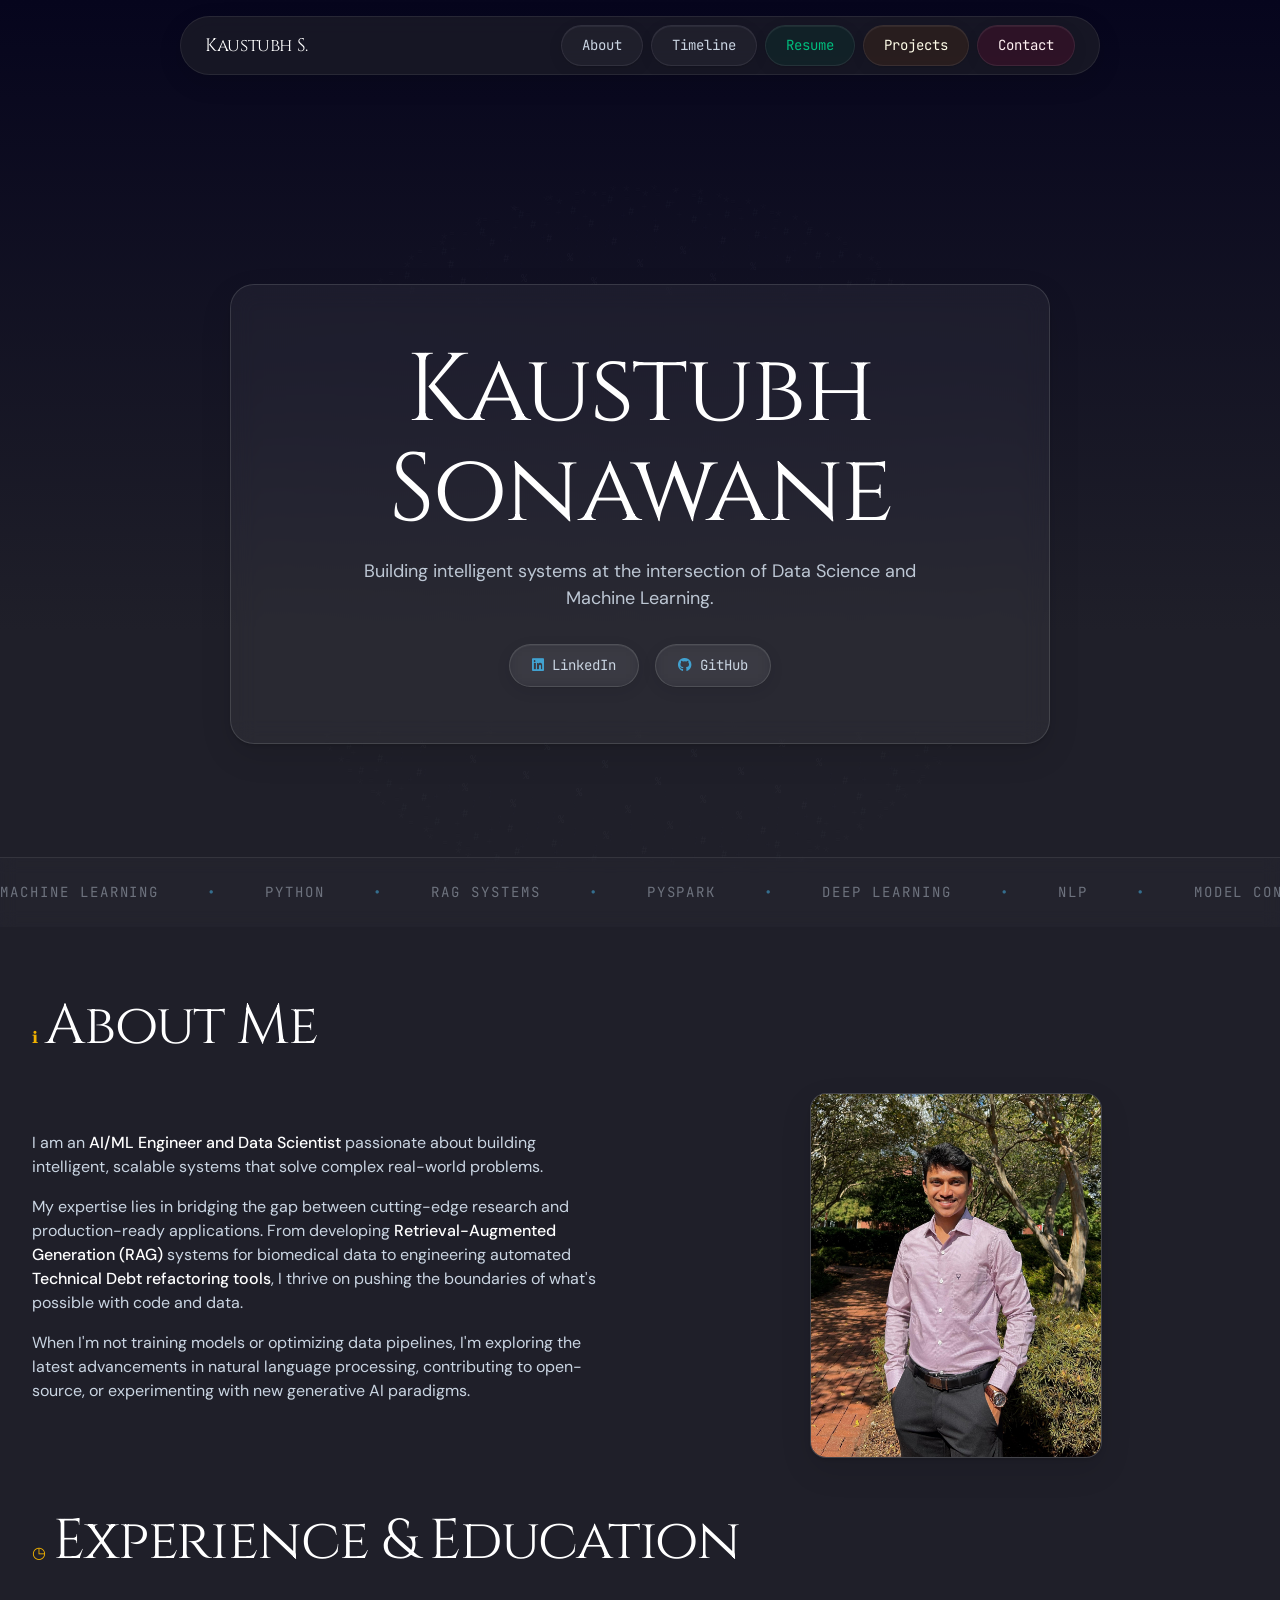
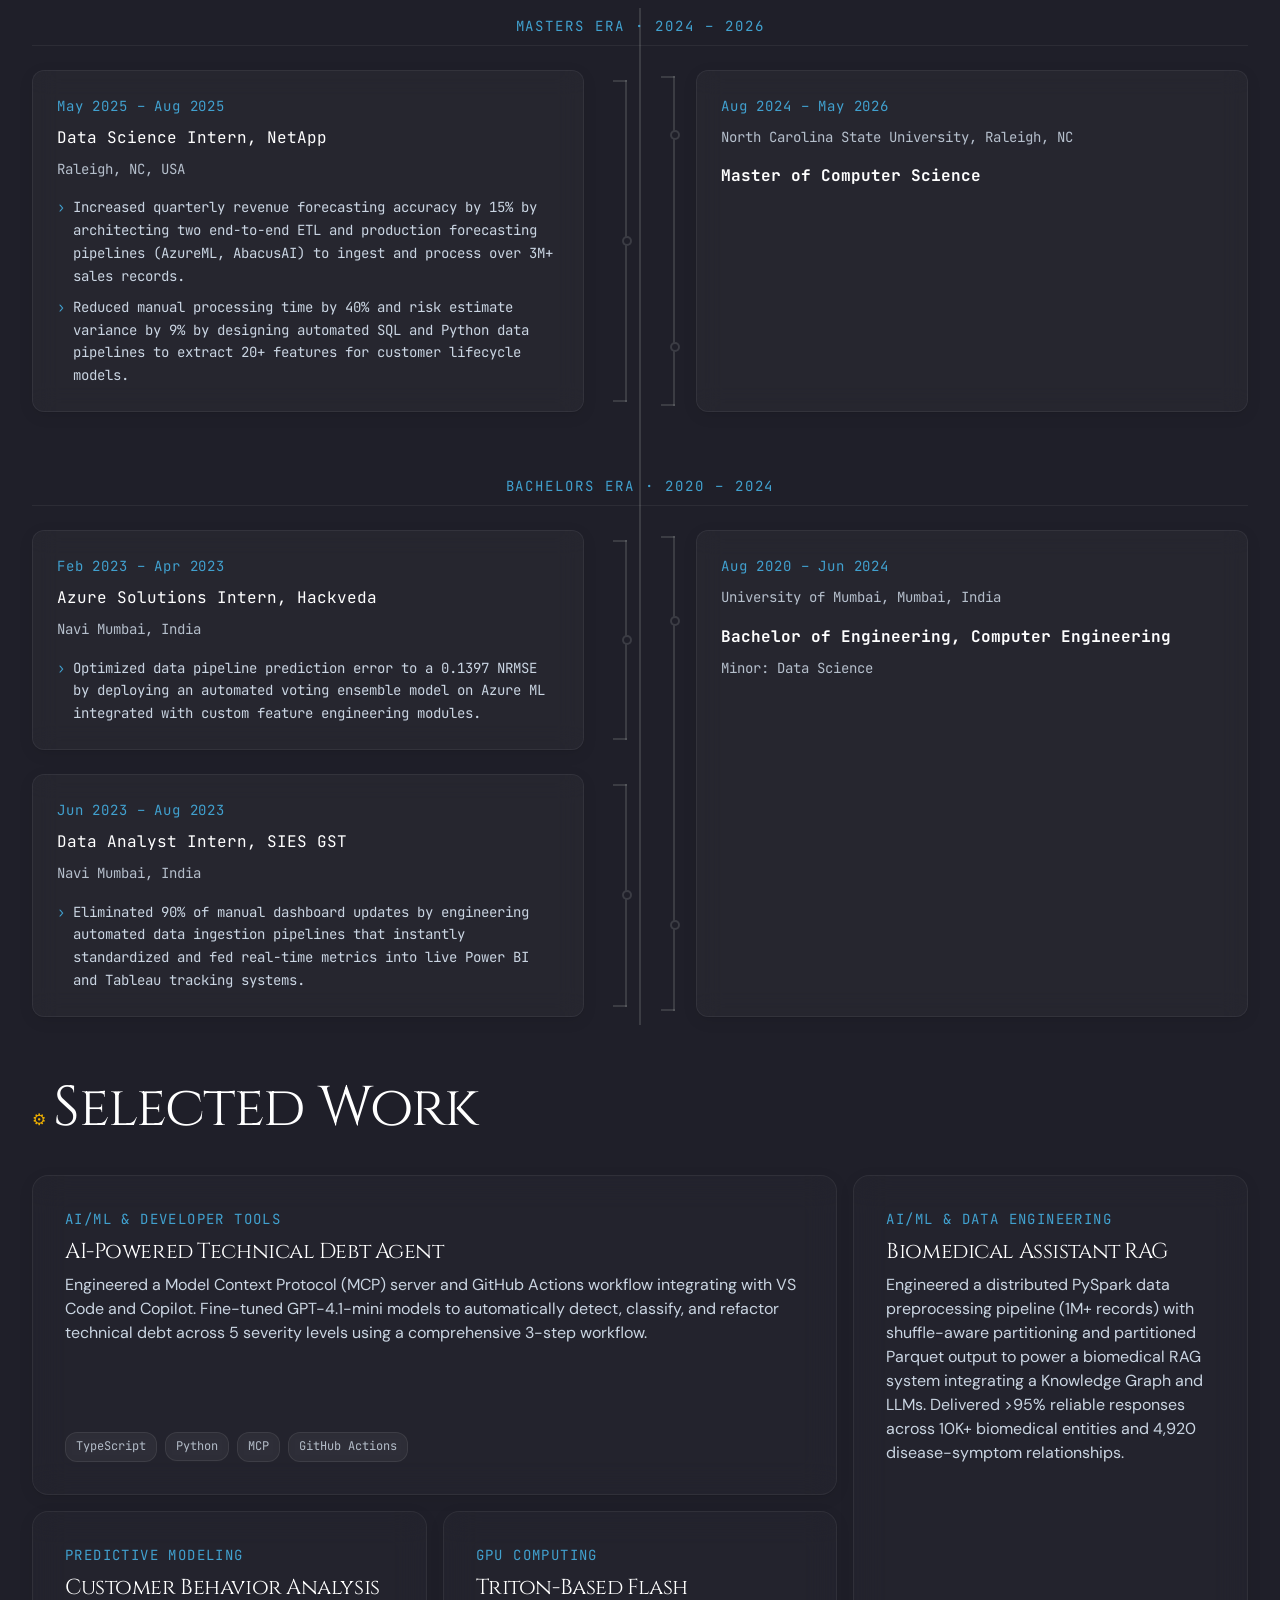
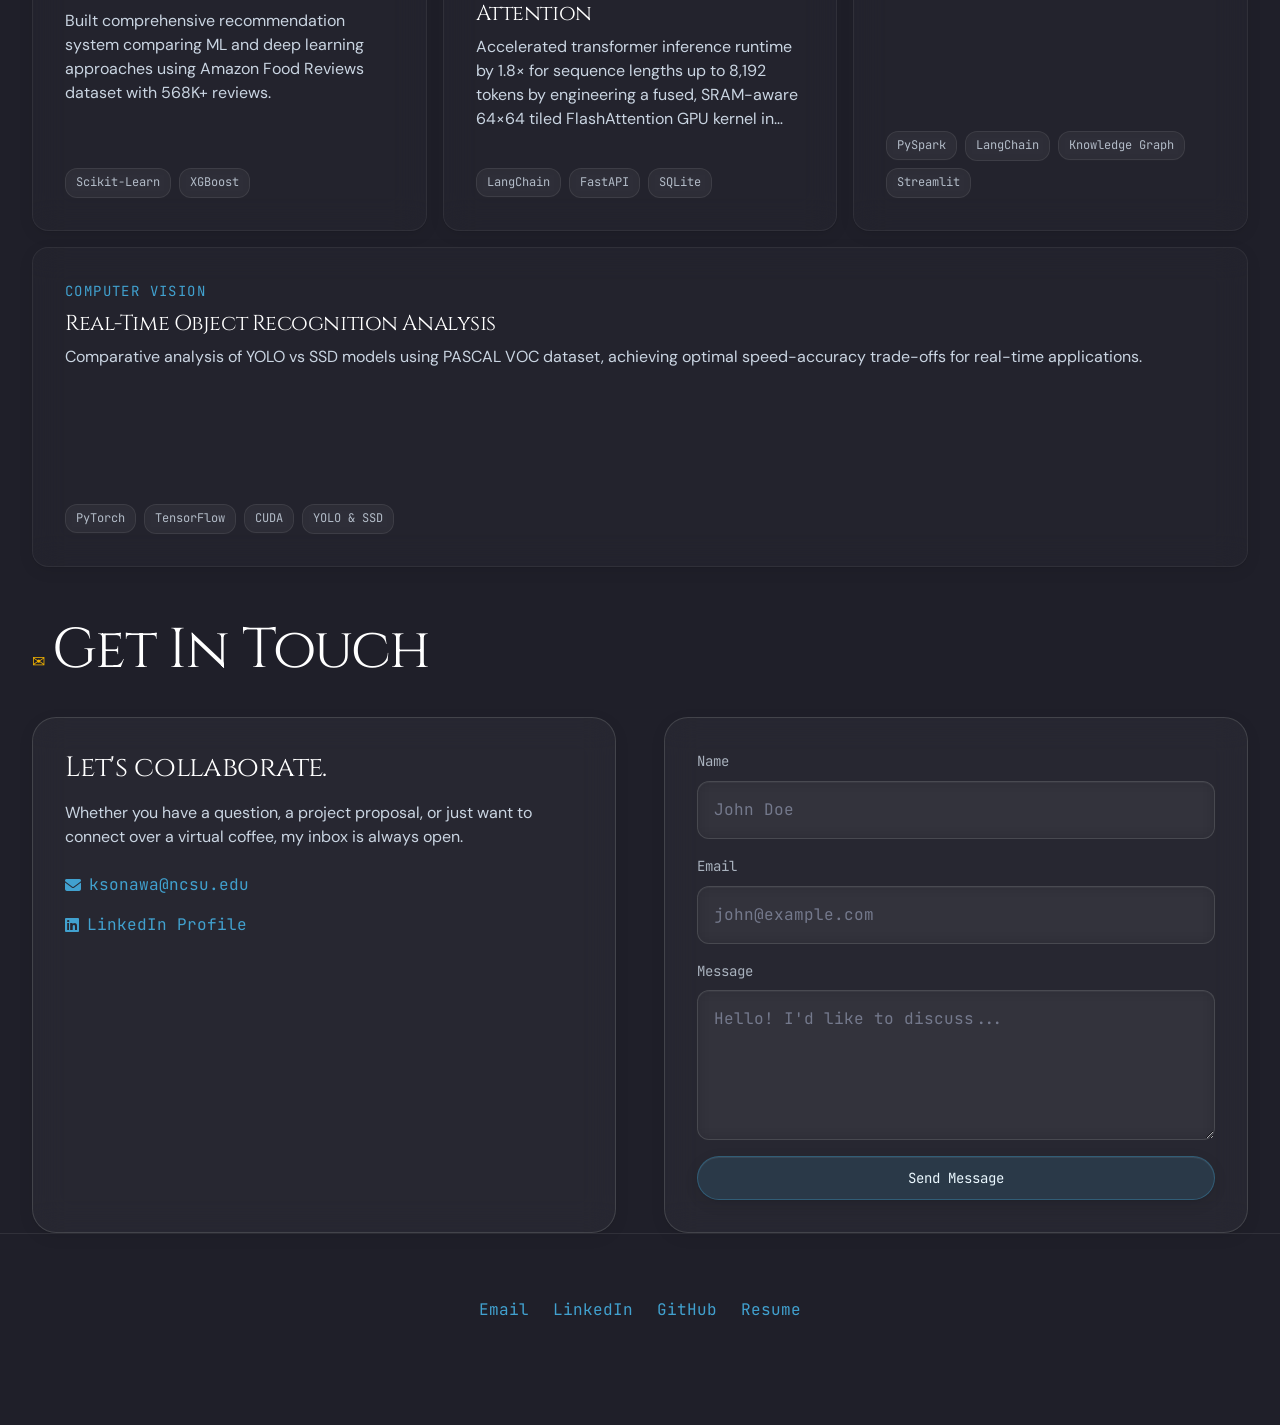
==== commit b448e536: "added one more project" ====
--- a/index.html
+++ b/index.html
@@ -1625,10 +1625,10 @@
 
             <div class="bento-item">
                 <div class="bento-content">
-                    <div class="project-category">Computer Vision</div>
-                    <h3 class="project-title">Defect Detection</h3>
+                    <div class="project-category">GPU Computing</div>
+                    <h3 class="project-title">Triton-Based Flash Attention</h3>
                     <p class="project-description">
-                        Developed an intelligent expense tracking system using LLM-based categorization with 93% accuracy, featuring real-time data visualization and automated pipelines.
+                        Accelerated transformer inference runtime by 1.8× for sequence lengths up to 8,192 tokens by engineering a fused, SRAM-aware 64×64 tiled FlashAttention GPU kernel in Triton/CUDA to eliminate high-latency HBM round-trips. Reduced attention mechanism memory complexity from O(N2) to O(N), cutting execution latency by 43.6% (903.64 ms to 509.57 ms) at 8K context, by implementing block-wise QKV matrix computations and occupancy-aware kernel scheduling.
                     </p>
                     <div class="project-tech">
                         <span class="tech-tag">LangChain</span>
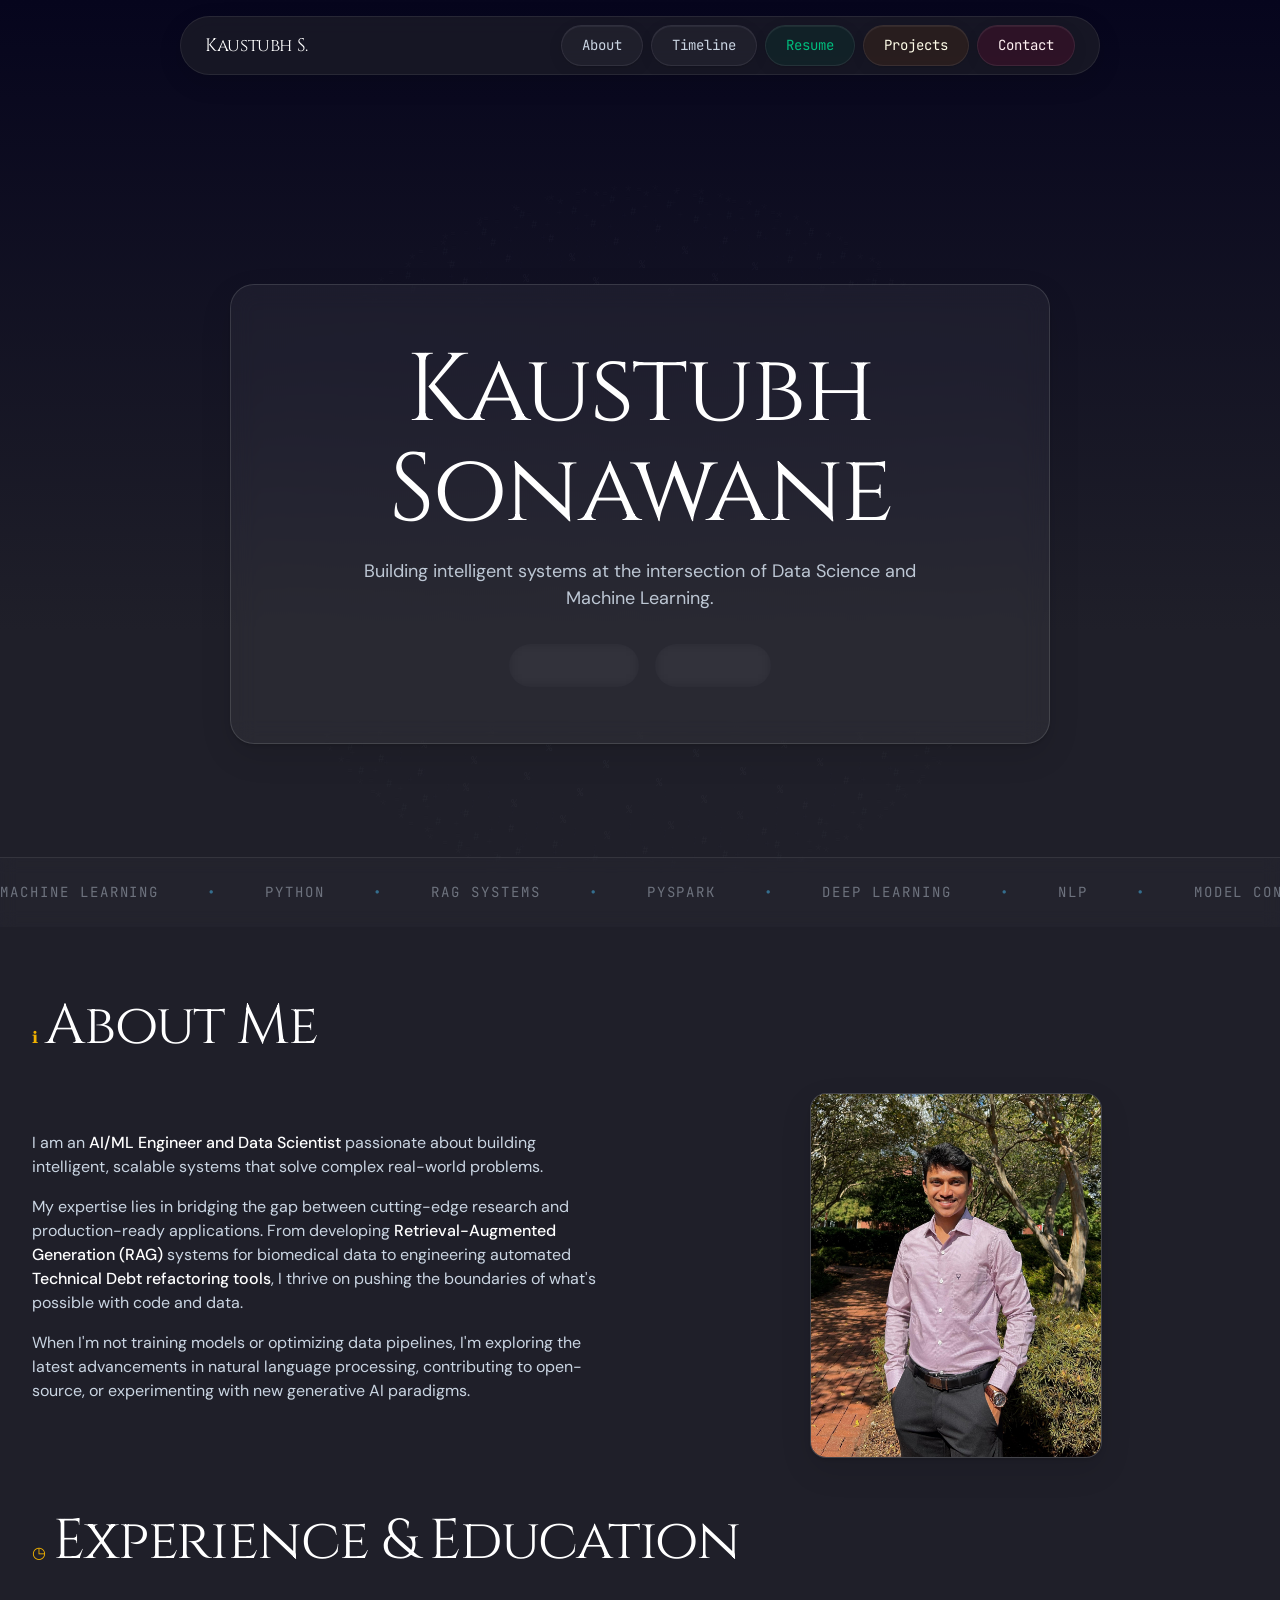
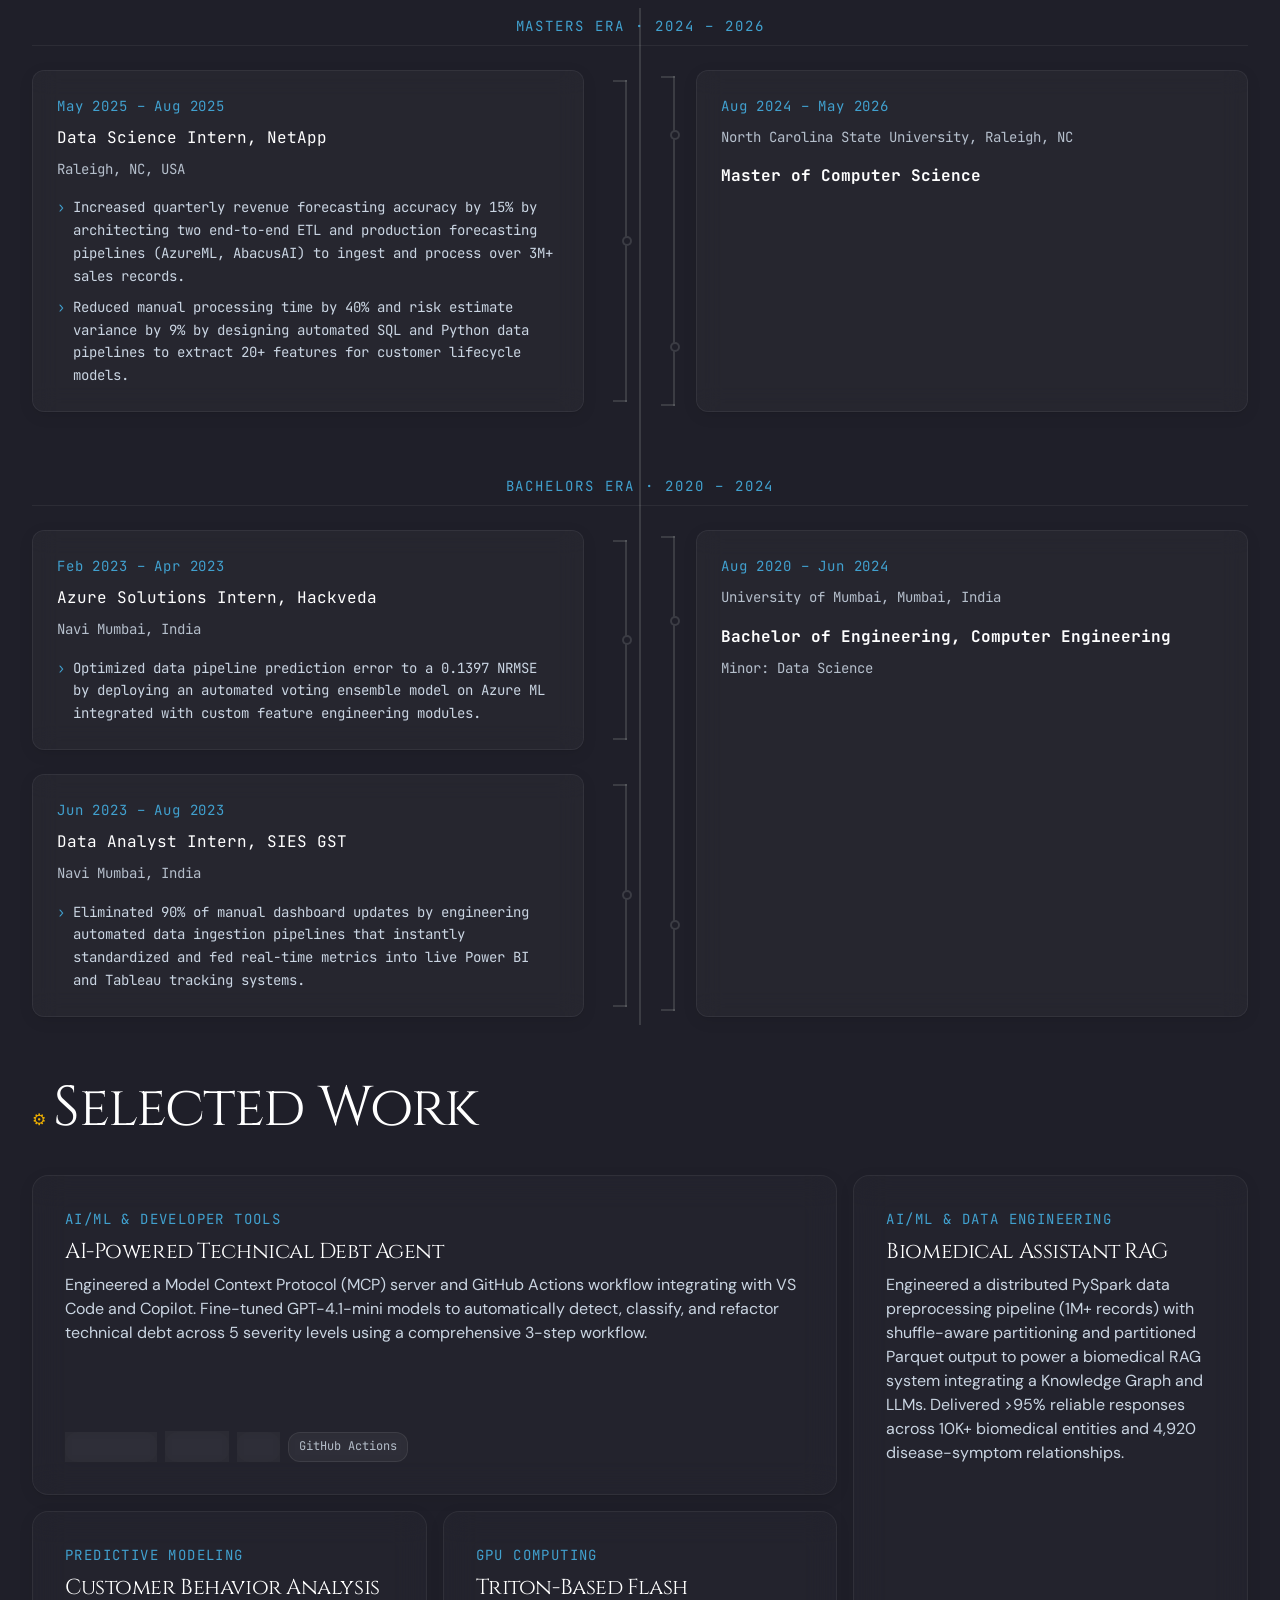
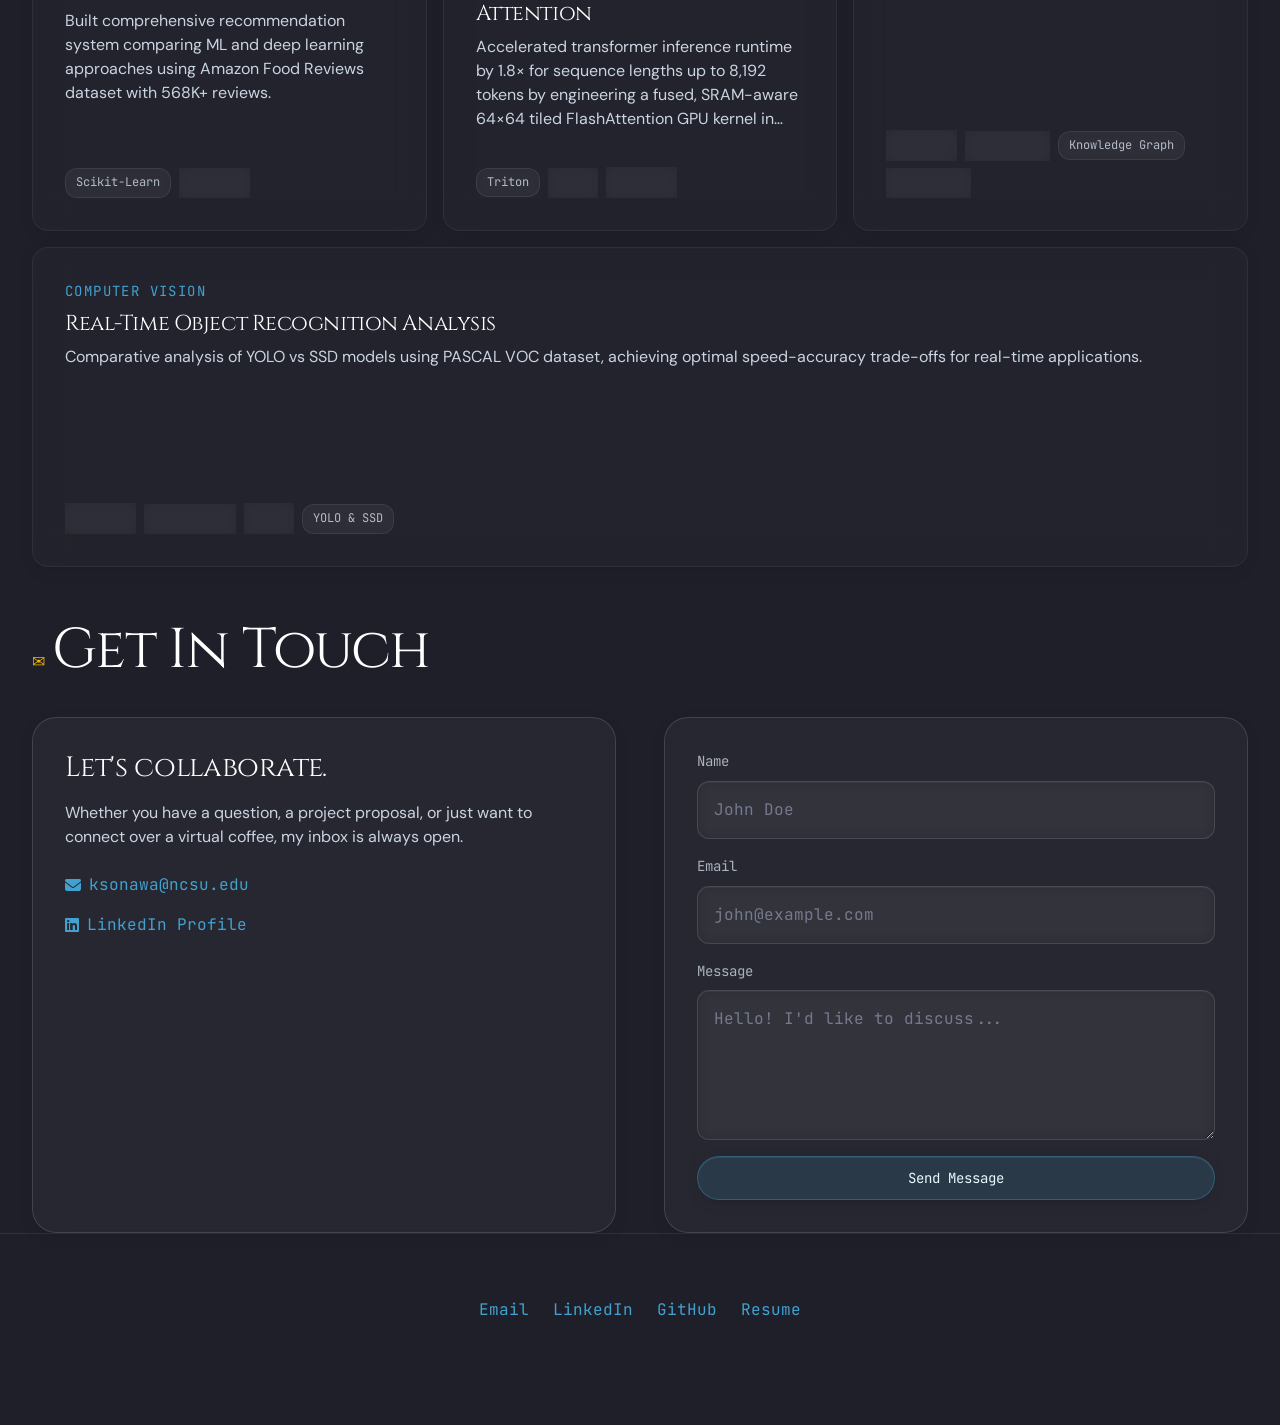
==== commit 86d6d3b7: "added extended desc on click for bento box" ====
--- a/index.html
+++ b/index.html
@@ -829,7 +829,7 @@
             overflow: hidden;
             display: flex;
             flex-direction: column;
-            cursor: default;
+            cursor: pointer;
             box-shadow: var(--shadow-elevated);
             transition: box-shadow 0.4s ease, border-color 0.35s ease, transform 0.35s ease;
         }
@@ -942,6 +942,291 @@
             margin-bottom: var(--spacing-16);
             filter: sepia(0.35) saturate(0.5) hue-rotate(210deg) brightness(0.7) contrast(1.05);
             border: 1px solid var(--hairline);
+        }
+
+        /* ─── Inspect Panel Overlay ──────────────────────────────── */
+        @keyframes panelFadeIn {
+            from { opacity: 0; }
+            to   { opacity: 1; }
+        }
+        @keyframes panelSlideUp {
+            from { opacity: 0; transform: translateY(28px) scale(0.97); }
+            to   { opacity: 1; transform: translateY(0)    scale(1);    }
+        }
+
+        .inspect-overlay {
+            position: fixed;
+            inset: 0;
+            z-index: 9999;
+            background: rgba(6, 5, 29, 0.78);
+            backdrop-filter: blur(24px);
+            -webkit-backdrop-filter: blur(24px);
+            display: flex;
+            align-items: center;
+            justify-content: center;
+            padding: var(--spacing-24);
+            opacity: 0;
+            visibility: hidden;
+            transition: opacity 0.4s cubic-bezier(0.16,1,0.3,1),
+                        visibility 0.4s cubic-bezier(0.16,1,0.3,1);
+            overflow-y: auto;
+        }
+
+        .inspect-overlay.is-open {
+            opacity: 1;
+            visibility: visible;
+        }
+
+        .inspect-panel {
+            position: relative;
+            width: 100%;
+            max-width: 800px;
+            background: rgba(255, 255, 255, 0.02);
+            border: 1px solid rgba(255, 255, 255, 0.08);
+            border-radius: 24px;
+            box-shadow:
+                rgba(0,0,0,0.50) 0px 20px 50px,
+                rgba(65,161,207,0.06) 0px 0px 60px,
+                inset 0 1px 0 rgba(255,255,255,0.05);
+            padding: 40px;
+            backdrop-filter: blur(20px);
+            -webkit-backdrop-filter: blur(20px);
+            animation: panelSlideUp 0.45s cubic-bezier(0.16,1,0.3,1) both;
+        }
+
+        /* Panel header */
+        .inspect-panel__header {
+            margin-bottom: var(--spacing-24);
+            padding-bottom: var(--spacing-24);
+            border-bottom: 1px solid rgba(255,255,255,0.07);
+        }
+
+        .inspect-panel__eyebrow {
+            font-family: var(--font-jetbrains-mono);
+            font-size: 11px;
+            letter-spacing: 0.18em;
+            text-transform: uppercase;
+            color: var(--color-action-azure);
+            margin-bottom: var(--spacing-8);
+            display: flex;
+            align-items: center;
+            gap: var(--spacing-8);
+        }
+
+        .inspect-panel__eyebrow::before {
+            content: '';
+            display: inline-block;
+            width: 20px;
+            height: 1px;
+            background: var(--color-action-azure);
+            opacity: 0.7;
+        }
+
+        .inspect-panel__title {
+            font-family: var(--font-display);
+            font-size: clamp(1.6rem, 3.5vw, 2.4rem);
+            font-weight: var(--font-weight-regular);
+            line-height: 1.15;
+            letter-spacing: -0.025em;
+            color: var(--color-ghost-white);
+            margin-bottom: var(--spacing-8);
+        }
+
+        .inspect-panel__subtitle {
+            font-family: var(--font-jetbrains-mono);
+            font-size: var(--text-caption);
+            color: var(--color-action-azure);
+            opacity: 0.9;
+            letter-spacing: 0.04em;
+        }
+
+        /* Tag cluster */
+        .inspect-panel__tags {
+            display: flex;
+            flex-wrap: wrap;
+            gap: var(--spacing-8);
+            margin-bottom: var(--spacing-24);
+        }
+
+        .inspect-tag {
+            display: inline-flex;
+            align-items: center;
+            padding: 5px 12px;
+            border-radius: var(--radius-buttons);
+            border: 1px solid rgba(65,161,207,0.25);
+            background: rgba(65,161,207,0.08);
+            font-family: var(--font-jetbrains-mono);
+            font-size: 12px;
+            color: rgba(202,213,226,0.9);
+            letter-spacing: 0.04em;
+            transition: background 0.2s ease, border-color 0.2s ease;
+        }
+
+        .inspect-tag:hover {
+            background: rgba(65,161,207,0.16);
+            border-color: rgba(65,161,207,0.4);
+        }
+
+        /* Prose block */
+        .inspect-panel__prose {
+            font-family: var(--font-dm-sans);
+            font-size: var(--text-body);
+            line-height: 1.75;
+            color: var(--color-mist);
+            margin-bottom: var(--spacing-32);
+        }
+
+        /* Metrics grid */
+        .inspect-panel__metrics {
+            display: flex;
+            flex-wrap: wrap;
+            gap: var(--spacing-16);
+            margin-bottom: var(--spacing-32);
+            padding: var(--spacing-24);
+            background: rgba(0, 188, 125, 0.04);
+            border: 1px solid rgba(0,188,125,0.12);
+            border-radius: var(--radius-glass-md);
+        }
+
+        .inspect-metric {
+            display: flex;
+            flex-direction: column;
+            gap: 4px;
+            flex: 1;
+            min-width: 140px;
+        }
+
+        .inspect-metric__value {
+            font-family: var(--font-jetbrains-mono);
+            font-size: 1.25rem;
+            font-weight: var(--font-weight-medium);
+            color: var(--color-specimen-green);
+            letter-spacing: -0.01em;
+            text-shadow: 0 0 20px rgba(0,188,125,0.4);
+        }
+
+        .inspect-metric__label {
+            font-family: var(--font-jetbrains-mono);
+            font-size: 11px;
+            letter-spacing: 0.1em;
+            text-transform: uppercase;
+            color: rgba(202,213,226,0.5);
+        }
+
+        /* Footer */
+        .inspect-panel__footer {
+            display: flex;
+            flex-wrap: wrap;
+            gap: var(--spacing-16);
+            align-items: center;
+            padding-top: var(--spacing-24);
+            border-top: 1px solid rgba(255,255,255,0.07);
+        }
+
+        .inspect-close-btn {
+            display: inline-flex;
+            align-items: center;
+            gap: var(--spacing-8);
+            padding: 10px 22px;
+            border-radius: var(--radius-buttons);
+            border: 1px solid rgba(255,255,255,0.1);
+            background: rgba(255,255,255,0.04);
+            font-family: var(--font-jetbrains-mono);
+            font-size: var(--text-caption);
+            color: var(--color-mist);
+            cursor: pointer;
+            transition: background 0.25s ease, border-color 0.25s ease, color 0.25s ease;
+        }
+
+        .inspect-close-btn:hover {
+            background: rgba(255,255,255,0.08);
+            border-color: rgba(255,255,255,0.2);
+            color: var(--color-ghost-white);
+        }
+
+        .inspect-launch-btn {
+            display: inline-flex;
+            align-items: center;
+            gap: var(--spacing-8);
+            padding: 10px 22px;
+            border-radius: var(--radius-buttons);
+            border: 1px solid rgba(65,161,207,0.4);
+            background: rgba(65,161,207,0.1);
+            font-family: var(--font-jetbrains-mono);
+            font-size: var(--text-caption);
+            color: var(--color-ice-blue);
+            text-decoration: none;
+            cursor: pointer;
+            transition: background 0.25s ease, border-color 0.25s ease, box-shadow 0.25s ease;
+        }
+
+        .inspect-launch-btn:hover {
+            background: rgba(65,161,207,0.2);
+            border-color: rgba(65,161,207,0.6);
+            box-shadow: 0 0 24px rgba(65,161,207,0.18);
+        }
+
+        .inspect-launch-btn.hidden,
+        .inspect-launch-btn[href=''] {
+            display: none;
+        }
+
+        /* Absolute close × button */
+        .inspect-panel__close-x {
+            position: absolute;
+            top: 20px;
+            right: 20px;
+            width: 36px;
+            height: 36px;
+            border-radius: 50%;
+            border: 1px solid rgba(255,255,255,0.1);
+            background: rgba(255,255,255,0.04);
+            color: var(--color-mist);
+            font-size: 1rem;
+            cursor: pointer;
+            display: flex;
+            align-items: center;
+            justify-content: center;
+            transition: background 0.2s ease, color 0.2s ease, border-color 0.2s ease;
+        }
+
+        .inspect-panel__close-x:hover {
+            background: rgba(255,255,255,0.1);
+            color: var(--color-ghost-white);
+            border-color: rgba(255,255,255,0.22);
+        }
+
+        /* Bento item — clickable cue */
+        .bento-item[data-project-id]::after {
+            content: 'Inspect ›';
+            position: absolute;
+            bottom: var(--card-padding);
+            right: var(--card-padding);
+            font-family: var(--font-jetbrains-mono);
+            font-size: 11px;
+            letter-spacing: 0.1em;
+            text-transform: uppercase;
+            color: var(--color-action-azure);
+            opacity: 0;
+            transform: translateX(-6px);
+            transition: opacity 0.3s ease, transform 0.3s ease;
+            pointer-events: none;
+            z-index: 2;
+        }
+
+        .bento-item[data-project-id]:hover::after {
+            opacity: 0.75;
+            transform: translateX(0);
+        }
+
+        @media (max-width: 600px) {
+            .inspect-panel {
+                padding: var(--spacing-24);
+                border-radius: var(--radius-glass-md);
+            }
+            .inspect-panel__metrics {
+                flex-direction: column;
+            }
         }
 
         /* Contact */
@@ -1577,7 +1862,15 @@
 
         <div class="bento-grid">
 
-            <div class="bento-item bento-wide">
+            <!-- Card 1: Technical Debt Agent -->
+            <div class="bento-item bento-wide"
+                 data-project-id="tech-debt-agent"
+                 data-project-title="AI-Powered Technical Debt Agent"
+                 data-project-subtitle="MCP Server · GitHub Actions · VS Code Integration"
+                 data-project-tags='["TypeScript","Python","MCP","GitHub Actions","GPT-4.1-mini","VS Code"]'
+                 data-project-long-desc="Engineered a production-grade Model Context Protocol (MCP) server paired with a GitHub Actions workflow that plugs directly into VS Code and GitHub Copilot. Fine-tuned GPT-4.1-mini models to automatically detect, classify, and propose safe refactors for technical debt across five severity levels — from stale comments to deeply coupled architecture — using a rigorous three-step triage, analysis, and remediation workflow. The system operates fully in CI/CD, surfacing inline suggestions without requiring manual review gates."
+                 data-project-metrics='["5 Severity Levels","Automated CI/CD","GPT-4.1-mini Fine-tuned"]'
+                 data-project-link="https://github.com/KaustubhAs">
                 <div class="bento-content">
                     <div class="project-category">AI/ML & Developer Tools</div>
                     <h3 class="project-title">AI-Powered Technical Debt Agent</h3>
@@ -1593,7 +1886,15 @@
                 </div>
             </div>
 
-            <div class="bento-item bento-tall">
+            <!-- Card 2: Biomedical RAG -->
+            <div class="bento-item bento-tall"
+                 data-project-id="biomedical-rag"
+                 data-project-title="Biomedical Assistant RAG"
+                 data-project-subtitle="Distributed PySpark Pipeline · Knowledge Graph · LLM"
+                 data-project-tags='["PySpark","LangChain","Knowledge Graph","Streamlit","Neo4j","LLMs"]'
+                 data-project-long-desc="Engineered a distributed PySpark data preprocessing pipeline capable of ingesting and transforming 1M+ medical records with shuffle-aware partitioning and partitioned Parquet output. The cleaned corpus powers a Retrieval-Augmented Generation system that fuses a disease-symptom Knowledge Graph with large language models to deliver contextually grounded clinical answers. Achieved greater than 95% reliable responses across 10K+ biomedical entities spanning 4,920 unique disease-symptom relationships, evaluated against a curated benchmark of clinical Q&amp;A pairs."
+                 data-project-metrics='[">95% Response Reliability","1M+ Records Processed","10K+ Biomedical Entities","4,920 Disease-Symptom Links"]'
+                 data-project-link="https://github.com/KaustubhAs">
                 <div class="bento-content">
                     <div class="project-category">AI/ML & Data Engineering</div>
                     <h3 class="project-title">Biomedical Assistant RAG</h3>
@@ -1609,7 +1910,15 @@
                 </div>
             </div>
 
-            <div class="bento-item">
+            <!-- Card 3: Customer Behavior -->
+            <div class="bento-item"
+                 data-project-id="customer-behavior"
+                 data-project-title="Customer Behavior Analysis"
+                 data-project-subtitle="Recommendation Engine · 568K+ Reviews"
+                 data-project-tags='["Scikit-Learn","XGBoost","Collaborative Filtering","Deep Learning","Python"]'
+                 data-project-long-desc="Designed and evaluated a full-stack recommendation system on the Amazon Fine Food Reviews dataset containing 568K+ user reviews. Benchmarked classical collaborative filtering approaches against gradient-boosted tree ensembles (XGBoost) and deep learning matrix factorization models. Analysis surfaces concrete accuracy vs. latency trade-off curves that directly inform real-world deployment decisions for e-commerce personalization at scale."
+                 data-project-metrics='["568K+ Reviews","ML vs DL Benchmarked","Top-N Recommendation"]'
+                 data-project-link="https://github.com/KaustubhAs">
                 <div class="bento-content">
                     <div class="project-category">Predictive Modeling</div>
                     <h3 class="project-title">Customer Behavior Analysis</h3>
@@ -1623,22 +1932,38 @@
                 </div>
             </div>
 
-            <div class="bento-item">
+            <!-- Card 4: Flash Attention -->
+            <div class="bento-item"
+                 data-project-id="flash-attention"
+                 data-project-title="Triton-Based Flash Attention"
+                 data-project-subtitle="Custom GPU Kernel · SRAM-Aware Tiling · 8K Context"
+                 data-project-tags='["Triton","CUDA","PyTorch","GPU Kernels","Python"]'
+                 data-project-long-desc="Accelerated transformer inference by 1.8× for sequence lengths up to 8,192 tokens by engineering a fused, SRAM-aware 64×64 tiled FlashAttention GPU kernel in Triton/CUDA to eliminate high-latency HBM round-trips. Reduced attention mechanism memory complexity from O(N²) to O(N), cutting execution latency by 43.6% — from 903.64 ms to 509.57 ms at 8K context — through block-wise QKV matrix computations and occupancy-aware kernel scheduling that maximizes GPU streaming multiprocessor utilization."
+                 data-project-metrics='["1.8× Throughput Gain","43.6% Latency Reduction","O(N²) → O(N) Memory","8K Token Context"]'
+                 data-project-link="https://github.com/KaustubhAs">
                 <div class="bento-content">
                     <div class="project-category">GPU Computing</div>
                     <h3 class="project-title">Triton-Based Flash Attention</h3>
                     <p class="project-description">
-                        Accelerated transformer inference runtime by 1.8× for sequence lengths up to 8,192 tokens by engineering a fused, SRAM-aware 64×64 tiled FlashAttention GPU kernel in Triton/CUDA to eliminate high-latency HBM round-trips. Reduced attention mechanism memory complexity from O(N2) to O(N), cutting execution latency by 43.6% (903.64 ms to 509.57 ms) at 8K context, by implementing block-wise QKV matrix computations and occupancy-aware kernel scheduling.
+                        Accelerated transformer inference runtime by 1.8× for sequence lengths up to 8,192 tokens by engineering a fused, SRAM-aware 64×64 tiled FlashAttention GPU kernel in Triton/CUDA to eliminate high-latency HBM round-trips.
                     </p>
                     <div class="project-tech">
-                        <span class="tech-tag">LangChain</span>
-                        <span class="tech-tag">FastAPI</span>
-                        <span class="tech-tag">SQLite</span>
+                        <span class="tech-tag">Triton</span>
+                        <span class="tech-tag">CUDA</span>
+                        <span class="tech-tag">PyTorch</span>
                     </div>
                 </div>
             </div>
 
-            <div class="bento-item bento-full">
+            <!-- Card 5: Object Recognition -->
+            <div class="bento-item bento-full"
+                 data-project-id="object-recognition"
+                 data-project-title="Real-Time Object Recognition Analysis"
+                 data-project-subtitle="YOLO vs SSD · PASCAL VOC · Speed-Accuracy Trade-off"
+                 data-project-tags='["PyTorch","TensorFlow","CUDA","YOLO","SSD","OpenCV","PASCAL VOC"]'
+                 data-project-long-desc="Conducted a rigorous comparative study of single-stage object detectors — YOLO and SSD — on the standard PASCAL VOC benchmark dataset. Implemented both architectures from canonical paper specifications and profiled their inference throughput, mean Average Precision (mAP), and per-class detection quality across challenging real-world scenarios. The resulting analysis provides principled guidance on choosing the optimal detector architecture when balancing latency budgets against accuracy requirements in production computer vision pipelines."
+                 data-project-metrics='["PASCAL VOC Benchmark","YOLO vs SSD mAP","Real-Time Inference","Multi-Class Detection"]'
+                 data-project-link="https://github.com/KaustubhAs">
                 <div class="bento-content">
                     <div class="project-category">Computer Vision</div>
                     <h3 class="project-title">Real-Time Object Recognition Analysis</h3>
@@ -1656,6 +1981,44 @@
 
         </div>
     </section>
+
+    <!-- ─── Glassmorphic Inspect Panel Overlay ─────────────────────── -->
+    <div class="inspect-overlay" id="inspectOverlay" role="dialog" aria-modal="true" aria-labelledby="inspectPanelTitle">
+        <div class="inspect-panel" id="inspectPanel">
+
+            <!-- × close button -->
+            <button class="inspect-panel__close-x" id="inspectCloseX" aria-label="Close inspection panel">
+                <i class="fas fa-times"></i>
+            </button>
+
+            <!-- Header -->
+            <header class="inspect-panel__header">
+                <p class="inspect-panel__eyebrow" id="inspectEyebrow">Architectural Specimen</p>
+                <h2 class="inspect-panel__title" id="inspectPanelTitle">Project Title</h2>
+                <p class="inspect-panel__subtitle" id="inspectSubtitle">Subtitle</p>
+            </header>
+
+            <!-- Tech stack pills -->
+            <div class="inspect-panel__tags" id="inspectTags"></div>
+
+            <!-- Long description -->
+            <p class="inspect-panel__prose" id="inspectProse"></p>
+
+            <!-- Metrics grid -->
+            <div class="inspect-panel__metrics" id="inspectMetrics"></div>
+
+            <!-- Footer actions -->
+            <footer class="inspect-panel__footer">
+                <button class="inspect-close-btn" id="inspectCloseBtn">
+                    <i class="fas fa-times-circle"></i> Close Inspection
+                </button>
+                <a class="inspect-launch-btn" id="inspectLaunchBtn" href="" target="_blank" rel="noopener">
+                    <i class="fas fa-external-link-alt"></i> Launch Live Payload
+                </a>
+            </footer>
+
+        </div>
+    </div>
 
     <section id="contact" class="container reveal">
         <h2 class="section-heading">
@@ -1883,6 +2246,114 @@
             });
         });
 
+        /* ─── Inspect Panel Logic ──────────────────────────────────── */
+        (function initInspectPanel() {
+            const overlay    = document.getElementById('inspectOverlay');
+            const panel      = document.getElementById('inspectPanel');
+            const closeX     = document.getElementById('inspectCloseX');
+            const closeBtn   = document.getElementById('inspectCloseBtn');
+            const launchBtn  = document.getElementById('inspectLaunchBtn');
+            const titleEl    = document.getElementById('inspectPanelTitle');
+            const subtitleEl = document.getElementById('inspectSubtitle');
+            const tagsEl     = document.getElementById('inspectTags');
+            const proseEl    = document.getElementById('inspectProse');
+            const metricsEl  = document.getElementById('inspectMetrics');
+
+            if (!overlay) return;
+
+            function openPanel(item) {
+                const ds = item.dataset;
+                if (!ds.projectId) return;
+
+                // Populate title & subtitle
+                titleEl.textContent    = ds.projectTitle    || '';
+                subtitleEl.textContent = ds.projectSubtitle || '';
+
+                // Populate tag pills
+                tagsEl.innerHTML = '';
+                try {
+                    const tags = JSON.parse(ds.projectTags || '[]');
+                    tags.forEach(tag => {
+                        const span = document.createElement('span');
+                        span.className = 'inspect-tag';
+                        span.textContent = tag;
+                        tagsEl.appendChild(span);
+                    });
+                } catch(e) {}
+
+                // Populate prose
+                proseEl.innerHTML = ds.projectLongDesc || '';
+
+                // Populate metrics
+                metricsEl.innerHTML = '';
+                try {
+                    const metrics = JSON.parse(ds.projectMetrics || '[]');
+                    metrics.forEach(m => {
+                        const div   = document.createElement('div');
+                        div.className = 'inspect-metric';
+                        const parts = m.split(' ');
+                        // First token as value, rest as label
+                        const valSpan = document.createElement('span');
+                        valSpan.className = 'inspect-metric__value';
+                        valSpan.textContent = parts[0];
+                        const lblSpan = document.createElement('span');
+                        lblSpan.className = 'inspect-metric__label';
+                        lblSpan.textContent = parts.slice(1).join(' ');
+                        div.appendChild(valSpan);
+                        div.appendChild(lblSpan);
+                        metricsEl.appendChild(div);
+                    });
+                } catch(e) {}
+
+                // Hide metrics block if empty
+                metricsEl.style.display = metricsEl.children.length ? 'flex' : 'none';
+
+                // Populate launch link
+                const link = ds.projectLink || '';
+                if (link && link !== '') {
+                    launchBtn.href = link;
+                    launchBtn.style.display = 'inline-flex';
+                } else {
+                    launchBtn.href = '';
+                    launchBtn.style.display = 'none';
+                }
+
+                // Re-trigger animation
+                panel.style.animation = 'none';
+                panel.offsetHeight; // reflow
+                panel.style.animation = '';
+
+                overlay.classList.add('is-open');
+                document.body.style.overflow = 'hidden';
+            }
+
+            function closePanel() {
+                overlay.classList.remove('is-open');
+                document.body.style.overflow = '';
+            }
+
+            // Open on bento item click (only items with data)
+            document.querySelectorAll('.bento-item[data-project-id]').forEach(item => {
+                item.addEventListener('click', () => openPanel(item));
+            });
+
+            // Close triggers
+            closeX.addEventListener('click', closePanel);
+            closeBtn.addEventListener('click', closePanel);
+
+            // Backdrop click (outside the panel card)
+            overlay.addEventListener('click', (e) => {
+                if (e.target === overlay) closePanel();
+            });
+
+            // Escape key
+            document.addEventListener('keydown', (e) => {
+                if (e.key === 'Escape' && overlay.classList.contains('is-open')) {
+                    closePanel();
+                }
+            });
+        })();
+
         const revealElements = document.querySelectorAll('.reveal');
         const revealObserver = new IntersectionObserver((entries, observer) => {
             entries.forEach((entry) => {
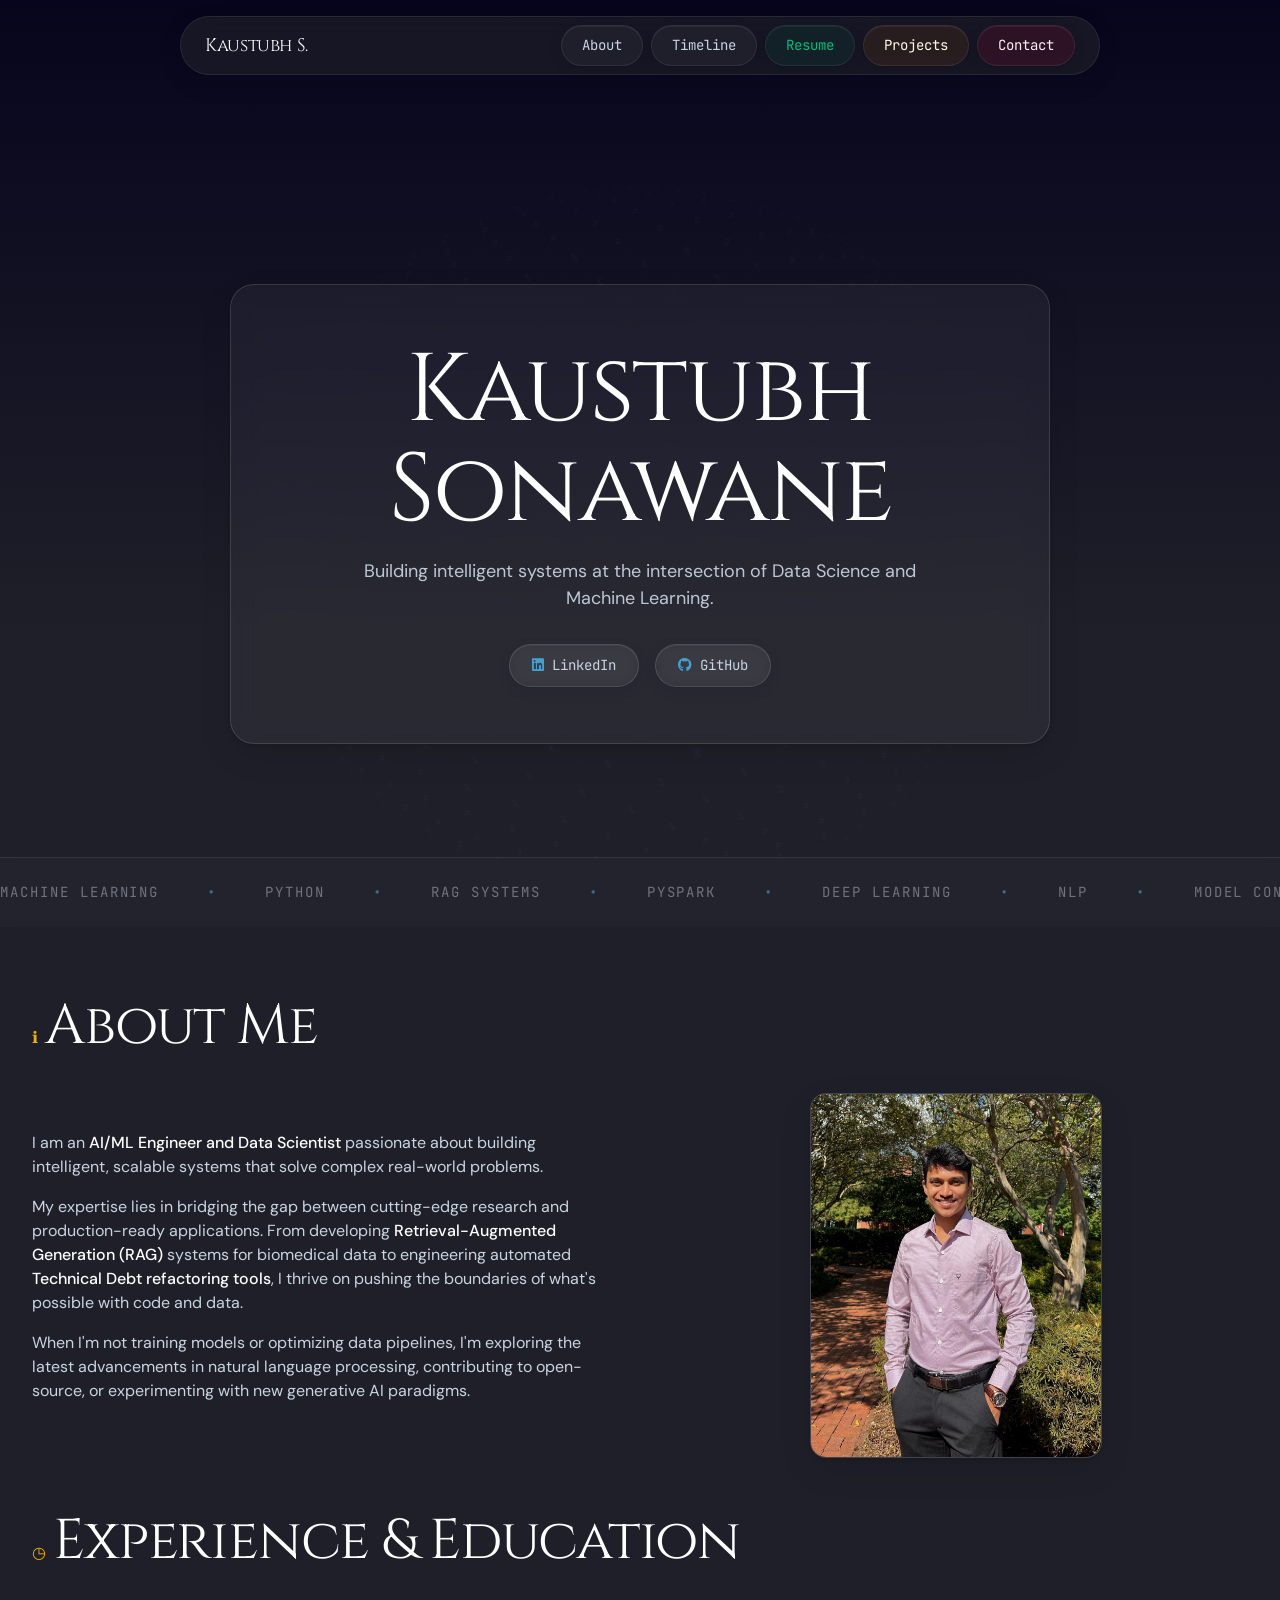
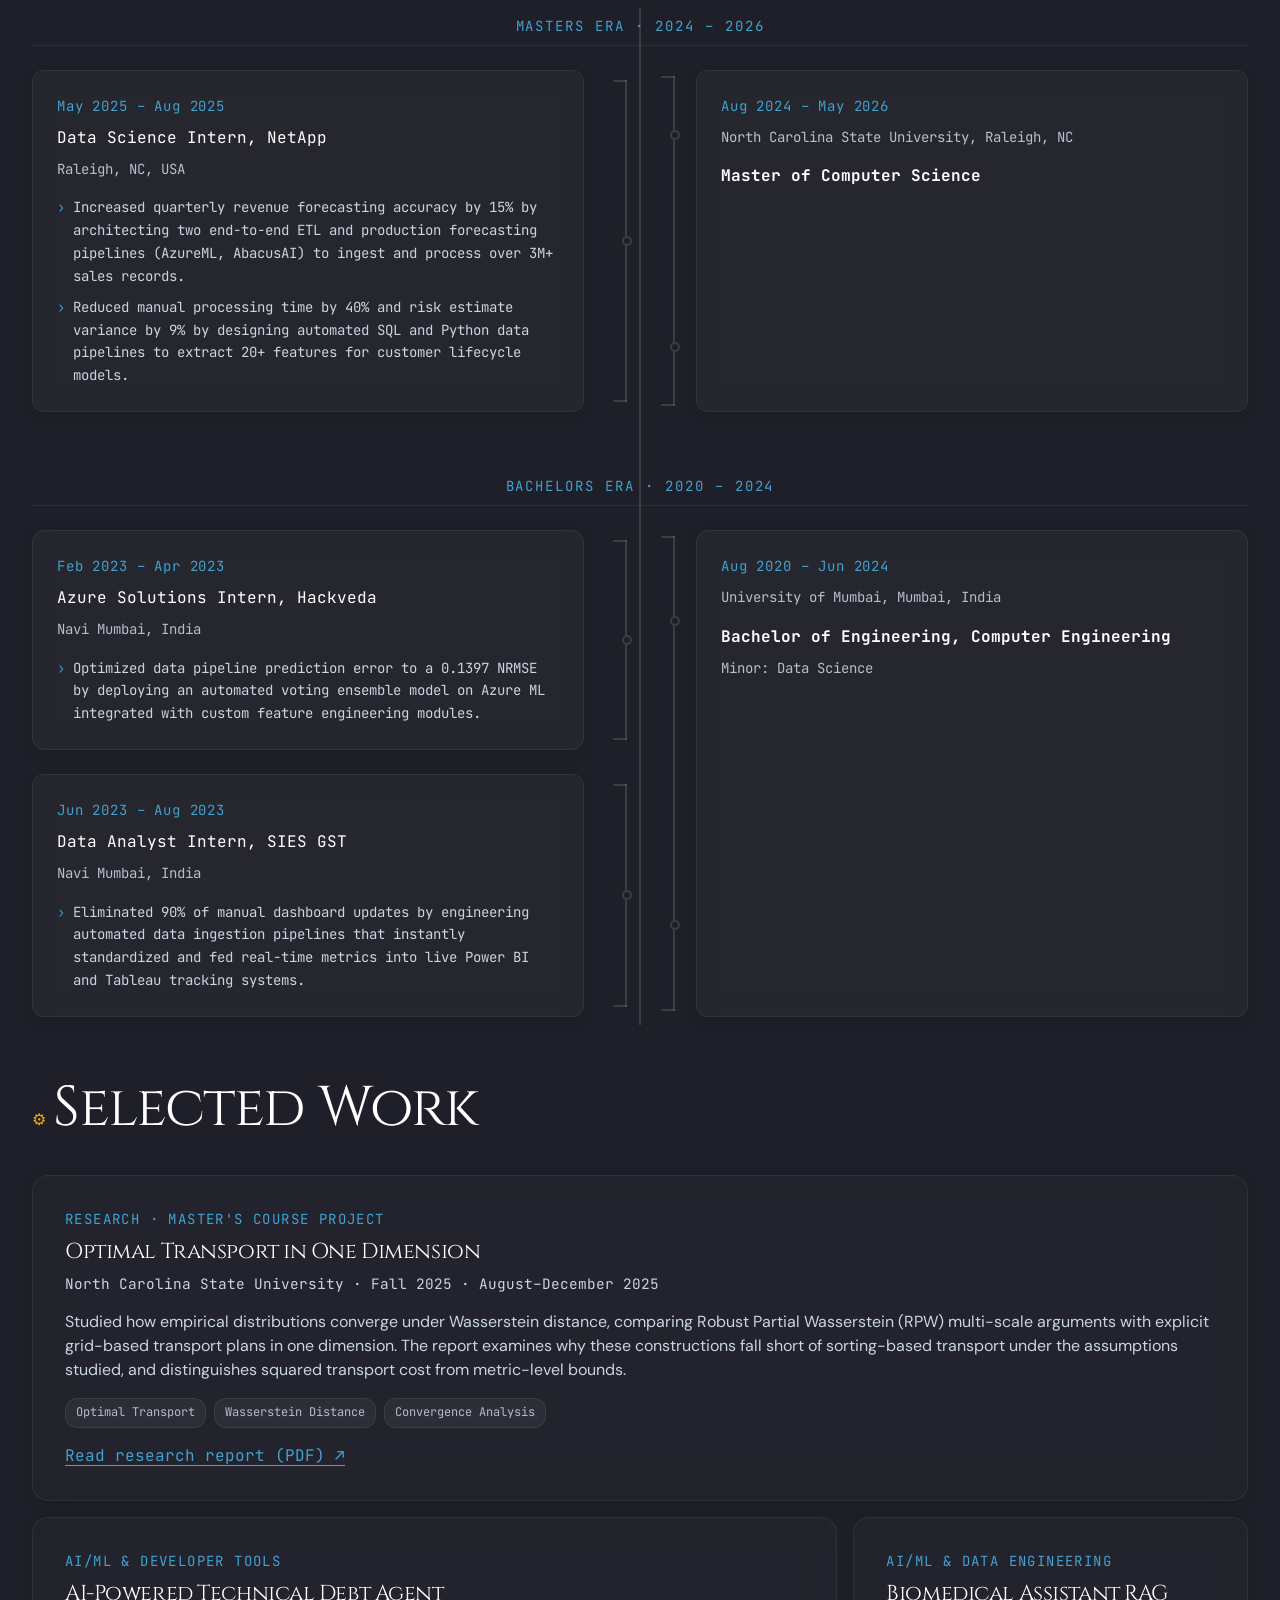
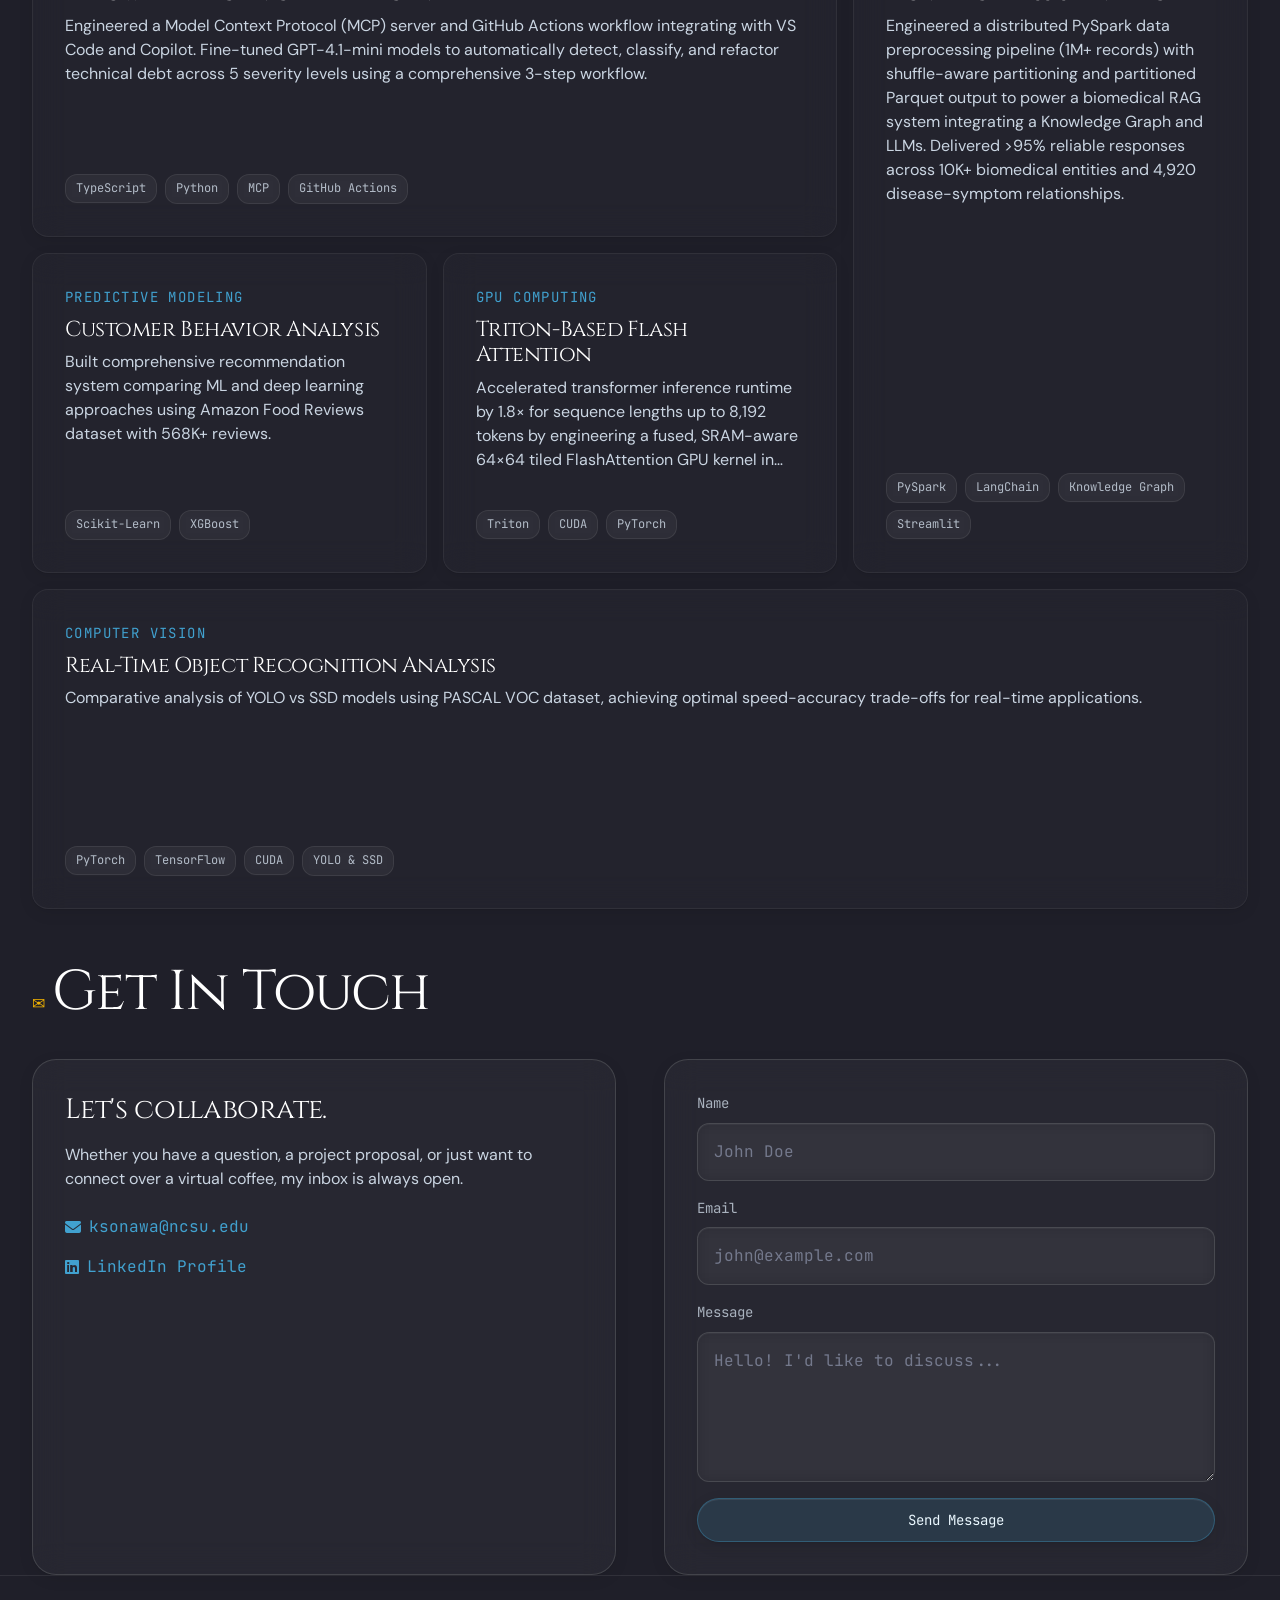
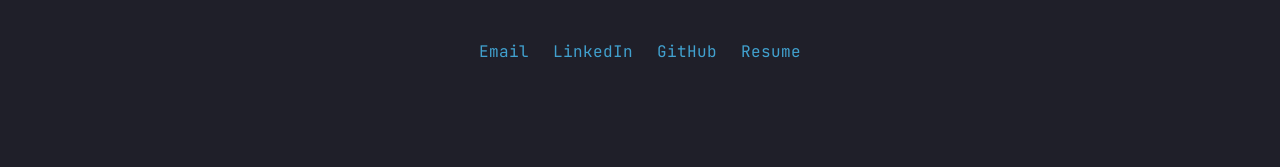
==== commit c0890ecc: "Showcase optimal transport research report" ====
--- a/index.html
+++ b/index.html
@@ -812,7 +812,7 @@
         .bento-grid {
             display: grid;
             grid-template-columns: repeat(3, 1fr);
-            grid-auto-rows: 320px;
+            grid-auto-rows: minmax(320px, auto);
             gap: var(--spacing-16);
         }
 
@@ -865,6 +865,31 @@
         .bento-wide { grid-column: span 2; }
         .bento-tall { grid-row: span 2; }
         .bento-full { grid-column: span 3; }
+
+        .research-card {
+            cursor: default;
+            min-height: 320px;
+            overflow: visible;
+        }
+
+        .research-card .project-description {
+            display: block;
+            overflow: visible;
+        }
+
+        .research-card .research-meta {
+            color: var(--color-mist);
+            font-size: 0.9rem;
+            margin-bottom: var(--spacing-16);
+        }
+
+        .research-card .research-link {
+            align-self: flex-start;
+            color: var(--color-action-azure);
+            margin-top: var(--spacing-16);
+            text-decoration: underline;
+            text-underline-offset: 4px;
+        }
 
         .bento-content {
             position: relative;
@@ -1862,6 +1887,23 @@
 
         <div class="bento-grid">
 
+            <article class="bento-item bento-full research-card" aria-labelledby="ot-research-title">
+                <div class="bento-content">
+                    <div class="project-category">Research · Master's Course Project</div>
+                    <h3 class="project-title" id="ot-research-title">Optimal Transport in One Dimension</h3>
+                    <p class="research-meta">North Carolina State University · Fall 2025 · August–December 2025</p>
+                    <p class="project-description">
+                        Studied how empirical distributions converge under Wasserstein distance, comparing Robust Partial Wasserstein (RPW) multi-scale arguments with explicit grid-based transport plans in one dimension. The report examines why these constructions fall short of sorting-based transport under the assumptions studied, and distinguishes squared transport cost from metric-level bounds.
+                    </p>
+                    <div class="project-tech" aria-label="Research topics">
+                        <span class="tech-tag">Optimal Transport</span>
+                        <span class="tech-tag">Wasserstein Distance</span>
+                        <span class="tech-tag">Convergence Analysis</span>
+                    </div>
+                    <a class="research-link" href="assets/Kaustubh_OT_Report.pdf" target="_blank" rel="noopener" aria-label="Read research report (PDF, opens in a new tab)">Read research report (PDF) <span aria-hidden="true">↗</span></a>
+                </div>
+            </article>
+
             <!-- Card 1: Technical Debt Agent -->
             <div class="bento-item bento-wide"
                  data-project-id="tech-debt-agent"
